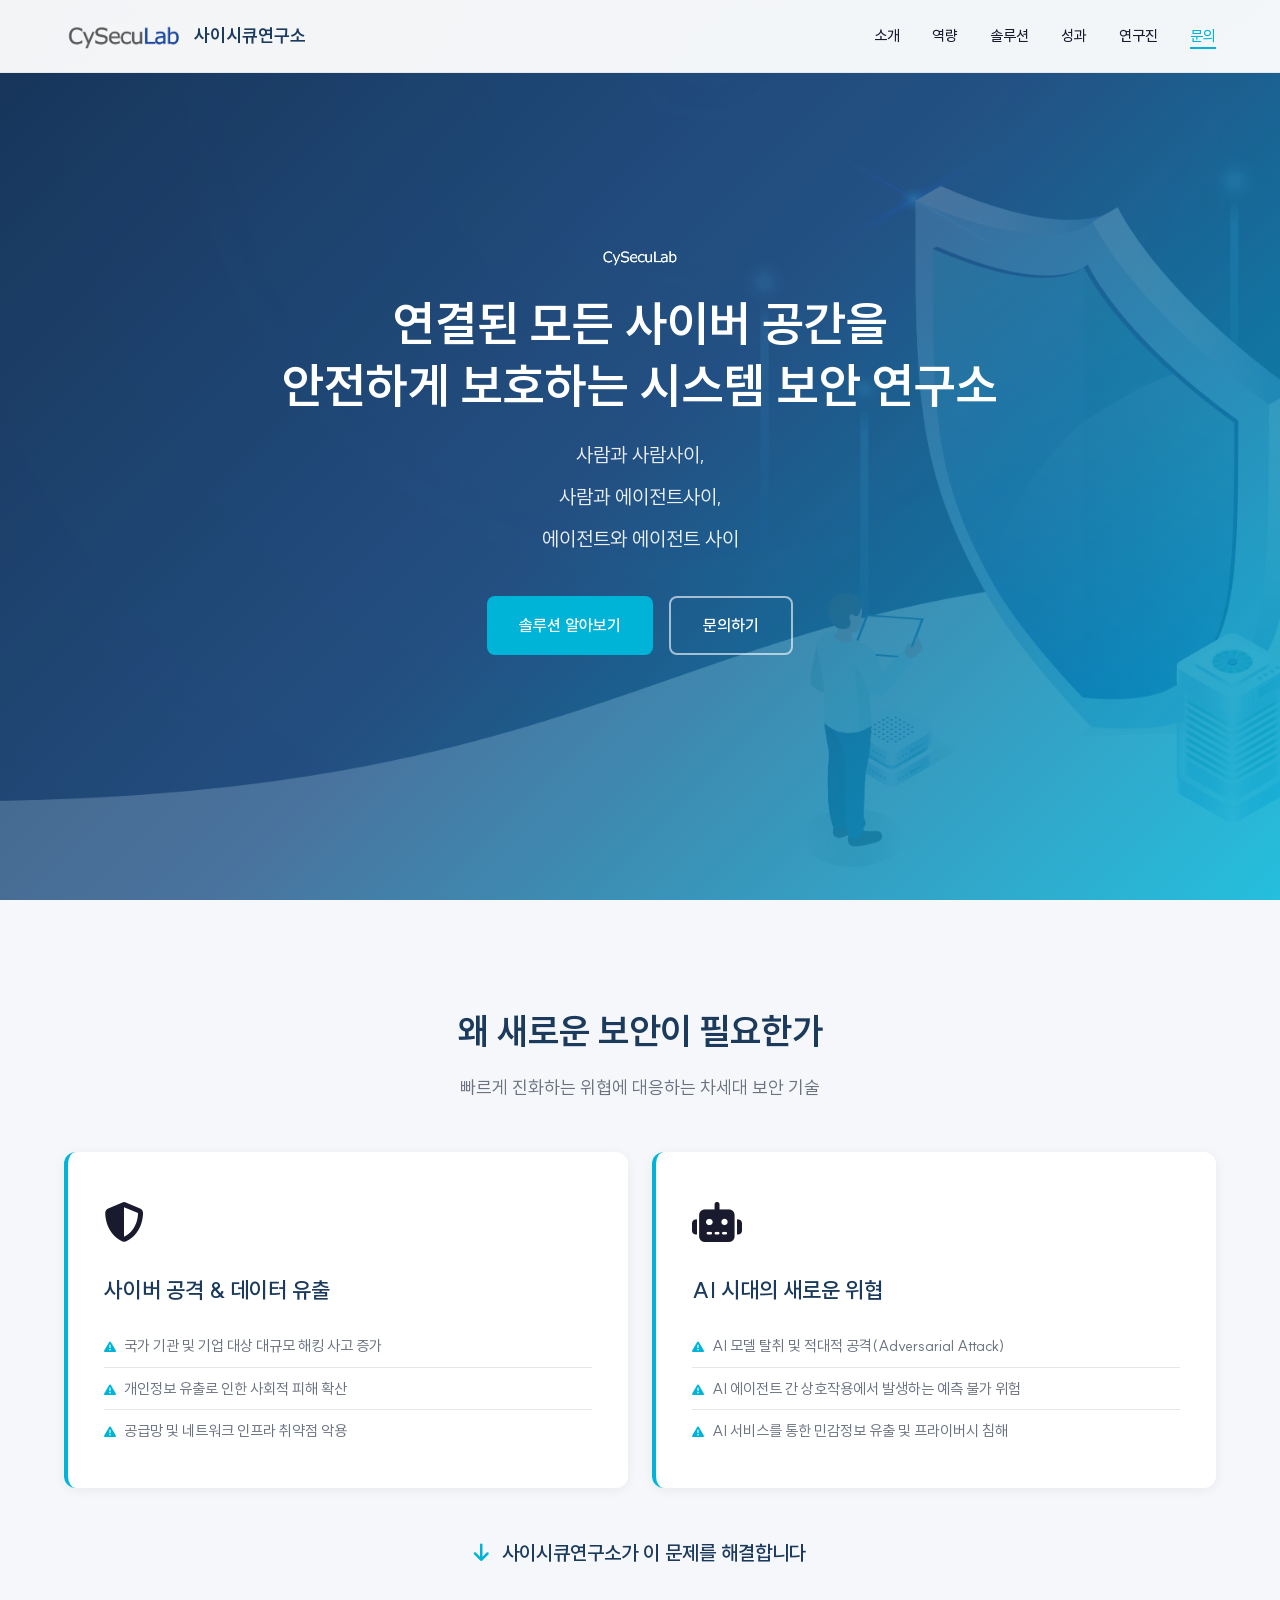
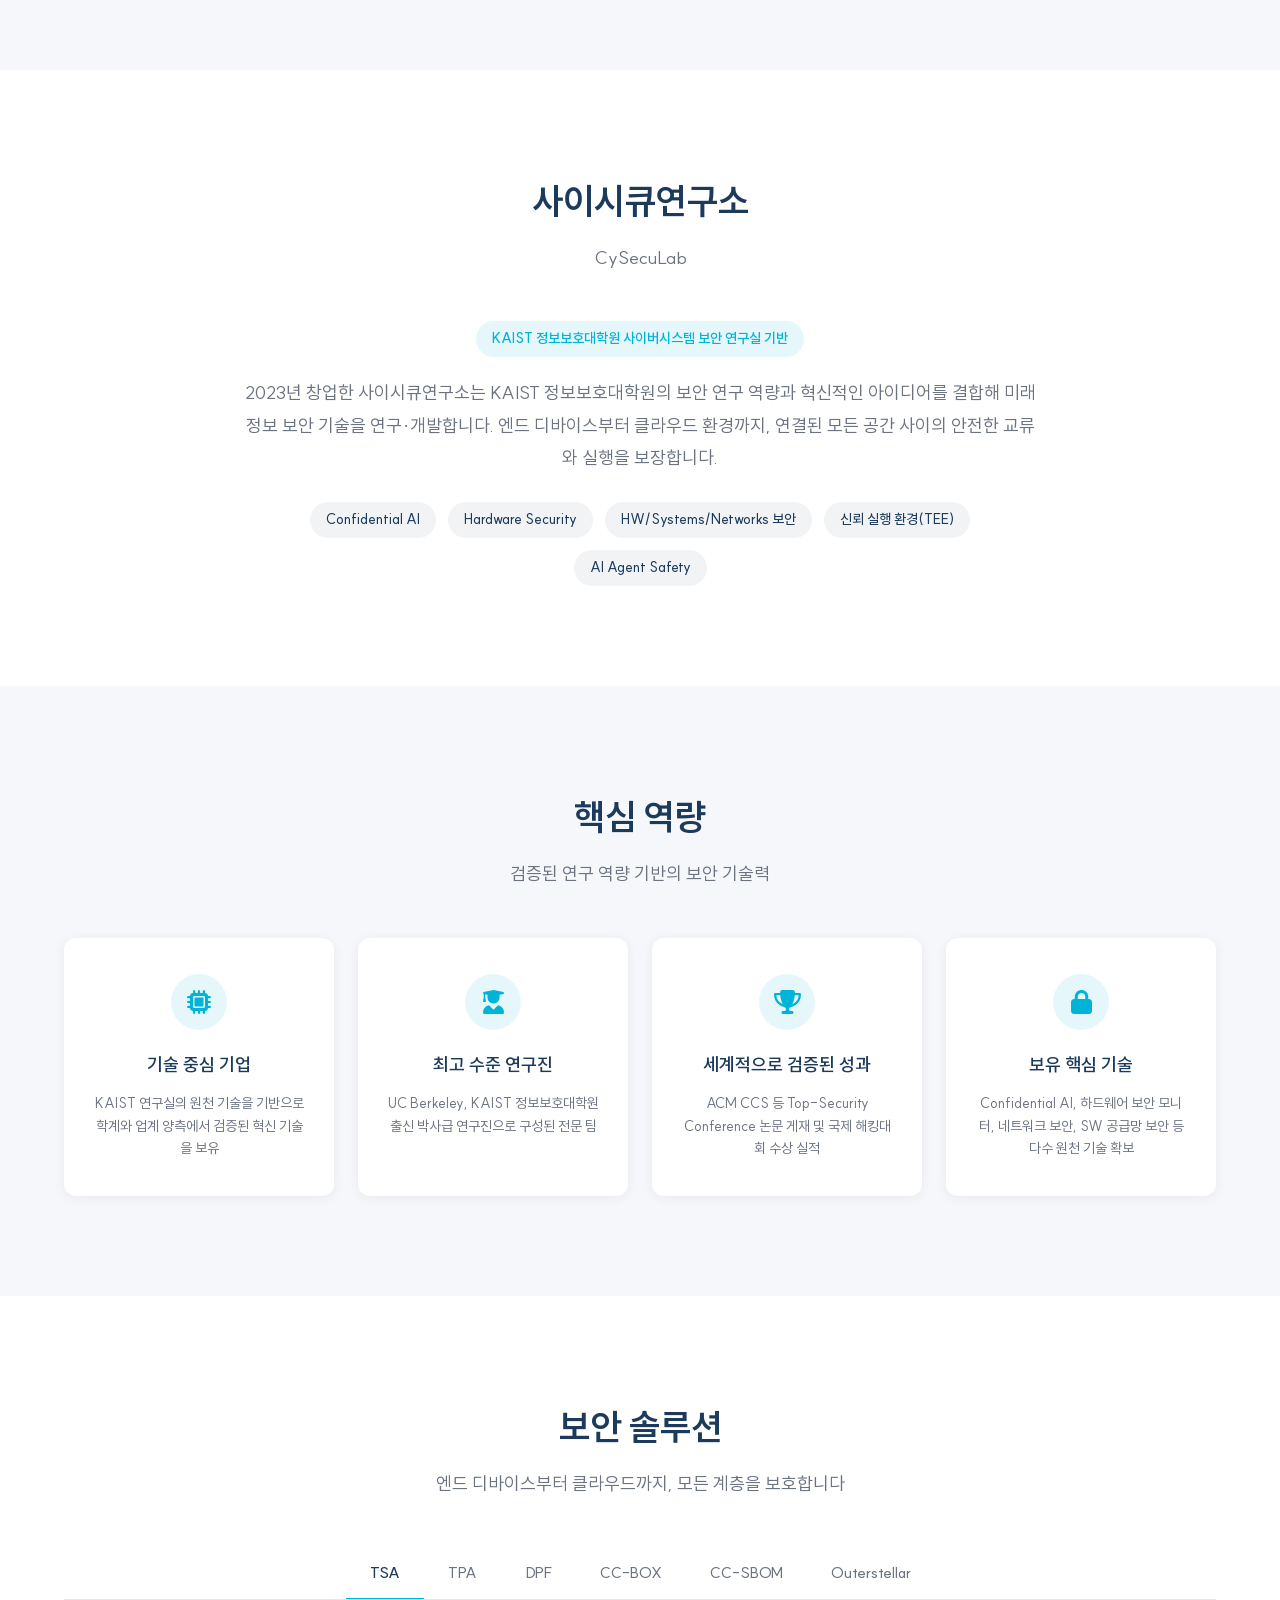
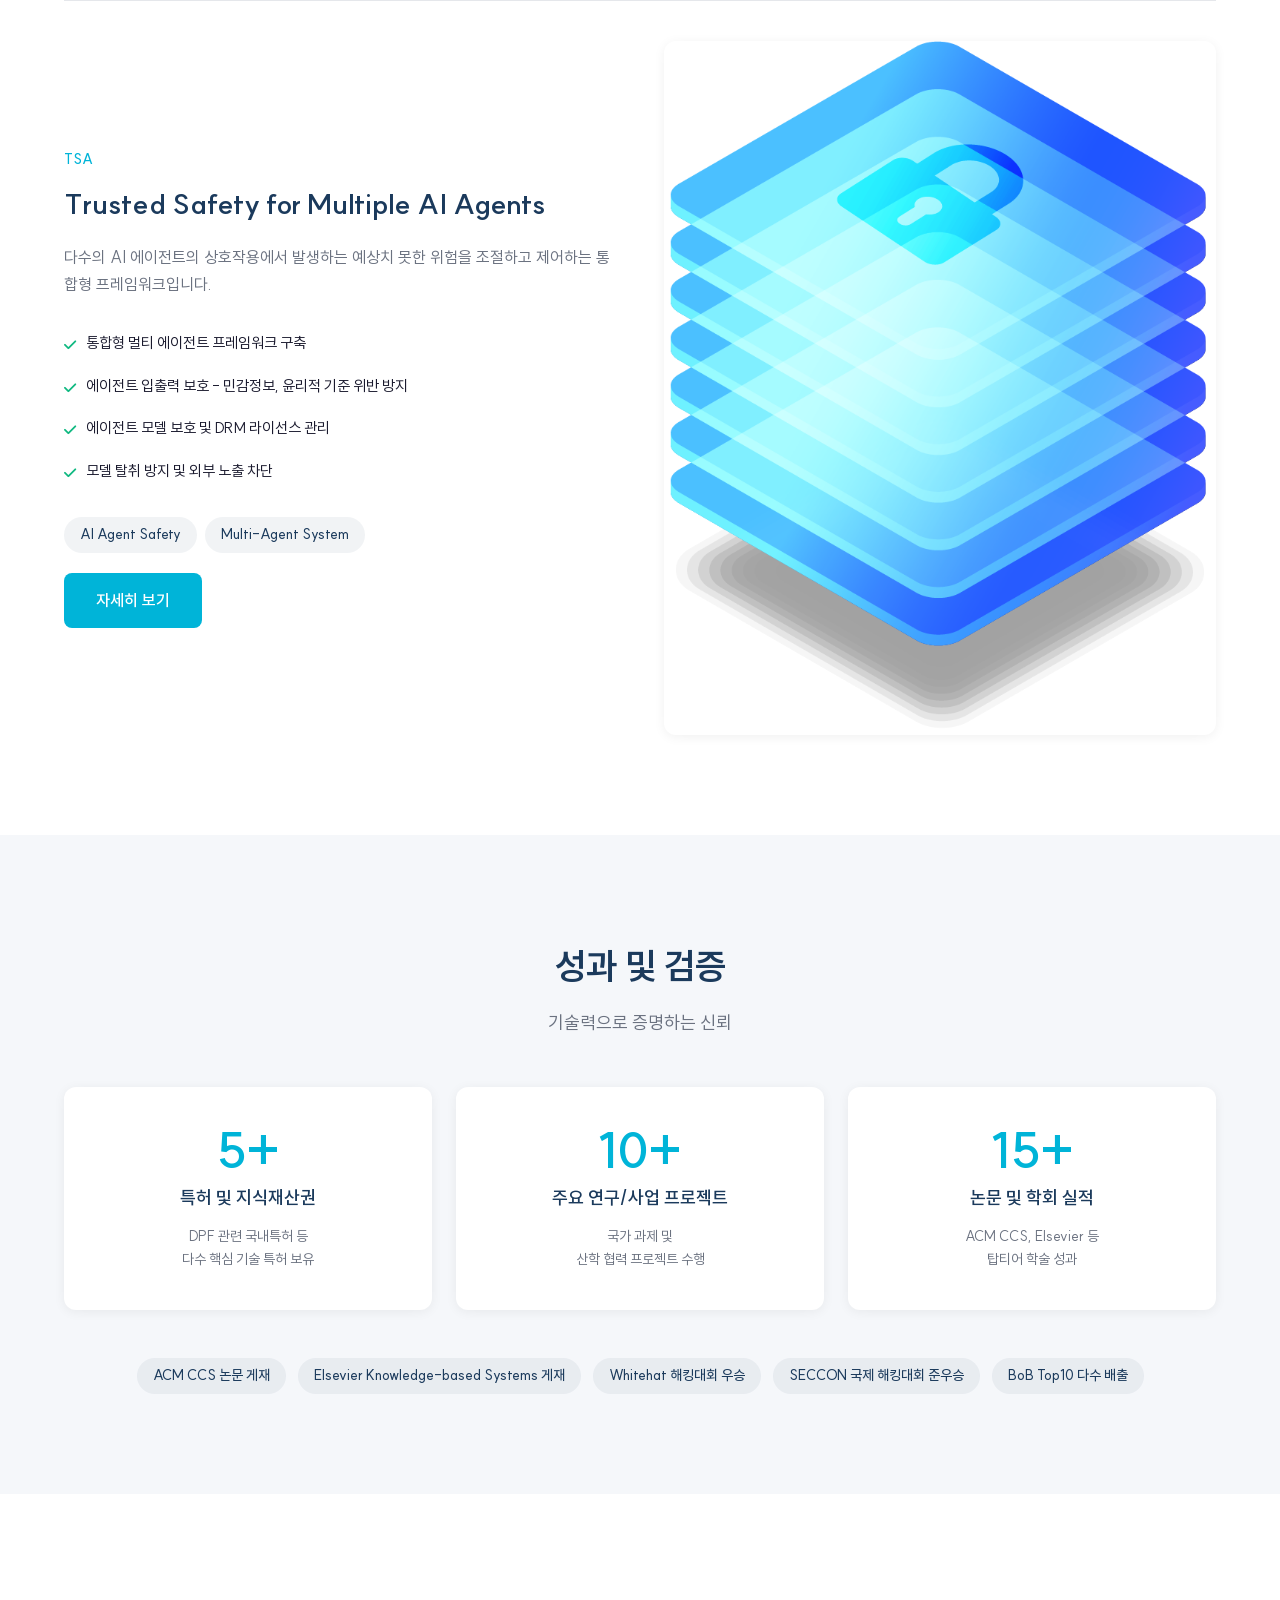
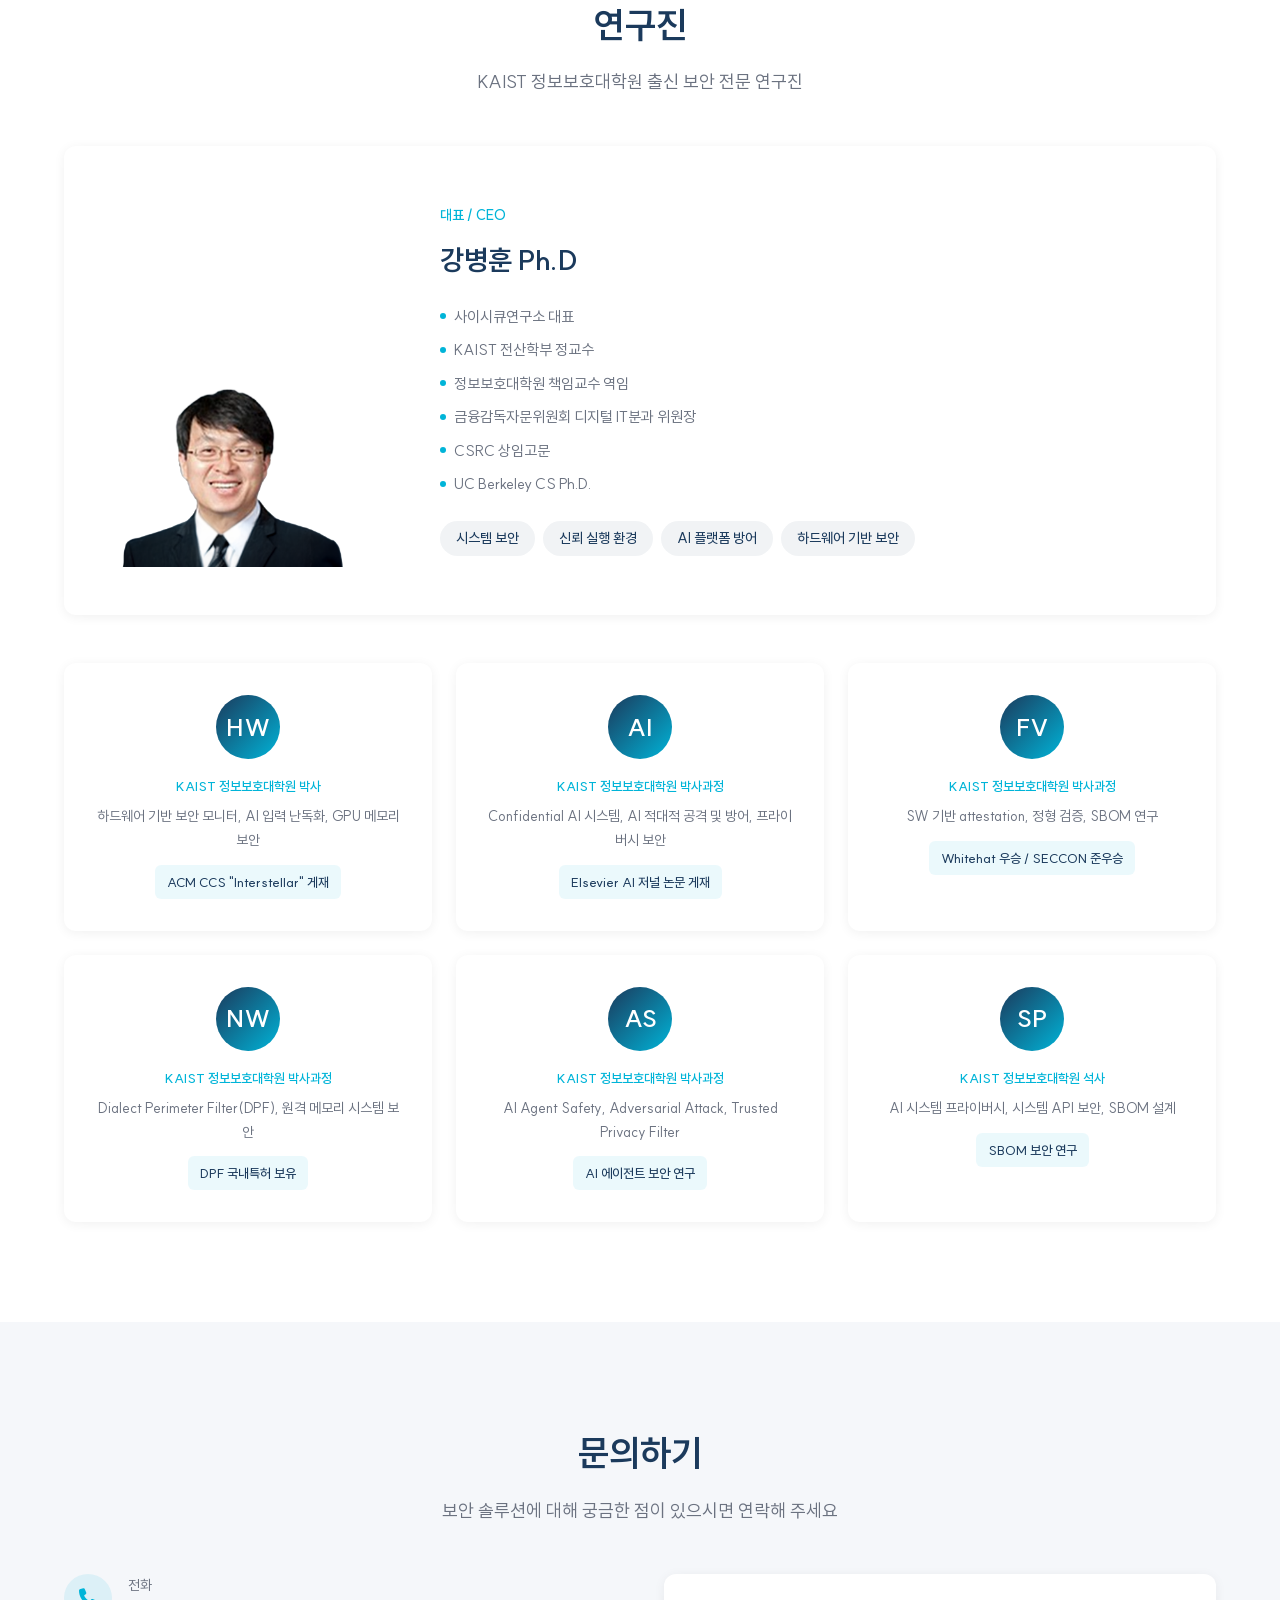
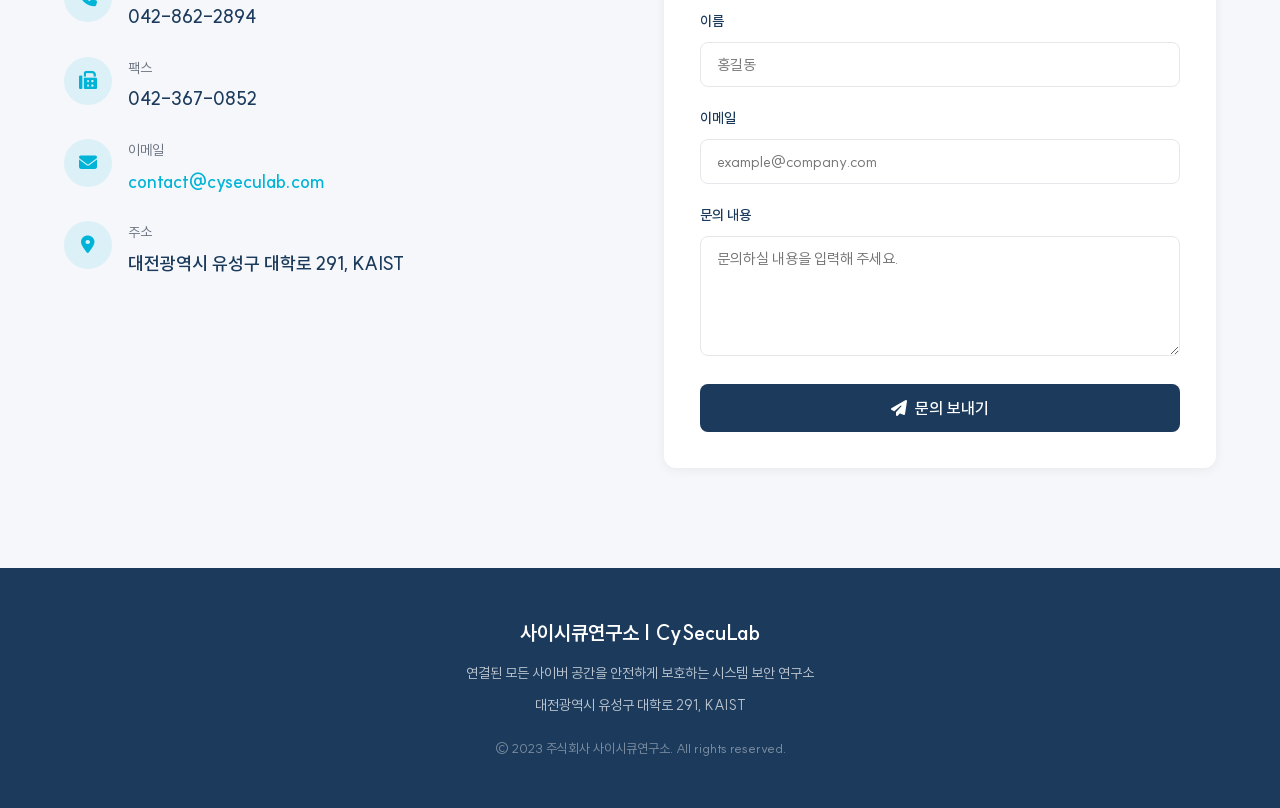
==== index.html @ 43a46d14 "fix: 네비게이션 솔루션 드롭다운 제거, 단순 링크로 복원 드롭다운이 레이아웃을 깨뜨려서 제거. 해시 링크(#sol-tsa 등)는 URL로 직접 접근 시 작동.  Co-Autho" ====
<!DOCTYPE html>
<html lang="ko">
<head>
  <meta charset="UTF-8">
  <meta name="viewport" content="width=device-width, initial-scale=1.0">
  <title>사이시큐연구소 | CySecuLab - 연결된 모든 사이버 공간을 안전하게</title>
  <meta name="description" content="KAIST 정보보호대학원 기반 시스템 보안 연구소. Confidential AI, Hardware Security, 네트워크 보안 솔루션을 제공합니다.">
  <link rel="stylesheet" href="https://cdnjs.cloudflare.com/ajax/libs/font-awesome/6.5.1/css/all.min.css">
  <link rel="stylesheet" href="style.css">
</head>
<body>

  <!-- ===== Navigation ===== -->
  <nav class="nav">
    <div class="nav__inner">
      <a href="#" class="nav__logo">
        <img src="assets/images/logo.png" alt="CySecuLab">
        <span class="nav__logo-text">사이시큐연구소</span>
      </a>
      <ul class="nav__links">
        <li><a href="#about">소개</a></li>
        <li><a href="#capabilities">역량</a></li>
        <li><a href="#solutions">솔루션</a></li>
        <li><a href="#achievements">성과</a></li>
        <li><a href="#team">연구진</a></li>
        <li><a href="#contact">문의</a></li>
      </ul>
      <button class="nav__mobile-toggle" aria-label="메뉴 열기">
        <span></span>
        <span></span>
        <span></span>
      </button>
    </div>
  </nav>

  <!-- ===== Hero ===== -->
  <section class="hero">
    <div class="hero__bg"></div>
    <div class="hero__content">
      <img src="assets/images/logo.png" alt="CySecuLab" class="hero__logo">
      <h1 class="hero__title">연결된 모든 사이버 공간을<br>안전하게 보호하는 시스템 보안 연구소</h1>
      <div class="hero__taglines">
        <p class="hero__tagline">사람과 사람사이,</p>
        <p class="hero__tagline">사람과 에이전트사이,</p>
        <p class="hero__tagline">에이전트와 에이전트 사이</p>
      </div>
      <div class="hero__cta">
        <a href="#solutions" class="btn btn--primary">솔루션 알아보기</a>
        <a href="#contact" class="btn btn--secondary">문의하기</a>
      </div>
    </div>
  </section>

  <!-- ===== Problem ===== -->
  <section class="section section--alt" id="problem">
    <div class="container">
      <div class="section__header fade-up">
        <h2 class="section__title">왜 새로운 보안이 필요한가</h2>
        <p class="section__subtitle">빠르게 진화하는 위협에 대응하는 차세대 보안 기술</p>
      </div>
      <div class="problem-grid fade-up">
        <div class="problem-card">
          <div class="problem-card__icon"><i class="fa-solid fa-shield-halved"></i></div>
          <h3 class="problem-card__title">사이버 공격 & 데이터 유출</h3>
          <ul class="problem-card__list">
            <li>국가 기관 및 기업 대상 대규모 해킹 사고 증가</li>
            <li>개인정보 유출로 인한 사회적 피해 확산</li>
            <li>공급망 및 네트워크 인프라 취약점 악용</li>
          </ul>
        </div>
        <div class="problem-card">
          <div class="problem-card__icon"><i class="fa-solid fa-robot"></i></div>
          <h3 class="problem-card__title">AI 시대의 새로운 위협</h3>
          <ul class="problem-card__list">
            <li>AI 모델 탈취 및 적대적 공격(Adversarial Attack)</li>
            <li>AI 에이전트 간 상호작용에서 발생하는 예측 불가 위험</li>
            <li>AI 서비스를 통한 민감정보 유출 및 프라이버시 침해</li>
          </ul>
        </div>
      </div>
      <p class="problem-transition fade-up">
        <i class="fa-solid fa-arrow-down" style="color: var(--accent); margin-right: 8px;"></i>
        사이시큐연구소가 이 문제를 해결합니다
      </p>
    </div>
  </section>

  <!-- ===== About ===== -->
  <section class="section" id="about">
    <div class="container">
      <div class="section__header fade-up">
        <h2 class="section__title">사이시큐연구소</h2>
        <p class="section__subtitle">CySecuLab</p>
      </div>
      <div class="about__content fade-up">
        <span class="about__label">KAIST 정보보호대학원 사이버시스템 보안 연구실 기반</span>
        <p class="about__text">
          2023년 창업한 사이시큐연구소는 KAIST 정보보호대학원의 보안 연구 역량과 혁신적인 아이디어를 결합해
          미래 정보 보안 기술을 연구·개발합니다. 엔드 디바이스부터 클라우드 환경까지,
          연결된 모든 공간 사이의 안전한 교류와 실행을 보장합니다.
        </p>
        <div class="about__badges">
          <span class="badge">Confidential AI</span>
          <span class="badge">Hardware Security</span>
          <span class="badge">HW/Systems/Networks 보안</span>
          <span class="badge">신뢰 실행 환경(TEE)</span>
          <span class="badge">AI Agent Safety</span>
        </div>
      </div>
    </div>
  </section>

  <!-- ===== Capabilities ===== -->
  <section class="section section--alt" id="capabilities">
    <div class="container">
      <div class="section__header fade-up">
        <h2 class="section__title">핵심 역량</h2>
        <p class="section__subtitle">검증된 연구 역량 기반의 보안 기술력</p>
      </div>
      <div class="cap-grid fade-up">
        <div class="cap-card">
          <div class="cap-card__icon"><i class="fa-solid fa-microchip"></i></div>
          <h3 class="cap-card__title">기술 중심 기업</h3>
          <p class="cap-card__desc">KAIST 연구실의 원천 기술을 기반으로 학계와 업계 양측에서 검증된 혁신 기술을 보유</p>
        </div>
        <div class="cap-card">
          <div class="cap-card__icon"><i class="fa-solid fa-user-graduate"></i></div>
          <h3 class="cap-card__title">최고 수준 연구진</h3>
          <p class="cap-card__desc">UC Berkeley, KAIST 정보보호대학원 출신 박사급 연구진으로 구성된 전문 팀</p>
        </div>
        <div class="cap-card">
          <div class="cap-card__icon"><i class="fa-solid fa-trophy"></i></div>
          <h3 class="cap-card__title">세계적으로 검증된 성과</h3>
          <p class="cap-card__desc">ACM CCS 등 Top-Security Conference 논문 게재 및 국제 해킹대회 수상 실적</p>
        </div>
        <div class="cap-card">
          <div class="cap-card__icon"><i class="fa-solid fa-lock"></i></div>
          <h3 class="cap-card__title">보유 핵심 기술</h3>
          <p class="cap-card__desc">Confidential AI, 하드웨어 보안 모니터, 네트워크 보안, SW 공급망 보안 등 다수 원천 기술 확보</p>
        </div>
      </div>
    </div>
  </section>

  <!-- ===== Solutions ===== -->
  <section class="section" id="solutions">
    <div class="container">
      <div class="section__header fade-up">
        <h2 class="section__title">보안 솔루션</h2>
        <p class="section__subtitle">엔드 디바이스부터 클라우드까지, 모든 계층을 보호합니다</p>
      </div>

      <!-- Desktop Tabs -->
      <div class="solutions__tabs fade-up">
        <button class="solutions__tab active" data-target="sol-tsa">TSA</button>
        <button class="solutions__tab" data-target="sol-tpa">TPA</button>
        <button class="solutions__tab" data-target="sol-dpf">DPF</button>
        <button class="solutions__tab" data-target="sol-ccbox">CC-BOX</button>
        <button class="solutions__tab" data-target="sol-ccsbom">CC-SBOM</button>
        <button class="solutions__tab" data-target="sol-outerstellar">Outerstellar</button>
      </div>

      <div class="solutions__panels">
        <!-- TSA -->
        <div class="solutions__panel active" id="sol-tsa">
          <div class="solution-detail">
            <div class="solution-detail__info">
              <p class="solution-detail__name">TSA</p>
              <h3 class="solution-detail__title">Trusted Safety for Multiple AI Agents</h3>
              <p class="solution-detail__desc">다수의 AI 에이전트의 상호작용에서 발생하는 예상치 못한 위험을 조절하고 제어하는 통합형 프레임워크입니다.</p>
              <ul class="solution-detail__features">
                <li>통합형 멀티 에이전트 프레임워크 구축</li>
                <li>에이전트 입출력 보호 - 민감정보, 윤리적 기준 위반 방지</li>
                <li>에이전트 모델 보호 및 DRM 라이선스 관리</li>
                <li>모델 탈취 방지 및 외부 노출 차단</li>
              </ul>
              <div class="solution-detail__tags">
                <span class="badge">AI Agent Safety</span>
                <span class="badge">Multi-Agent System</span>
              </div>
              <a href="solutions/tsa.html" class="btn btn--primary" style="margin-top: 20px;">자세히 보기</a>
            </div>
            <div class="solution-detail__image">
              <img src="assets/images/solution-tsa.png" alt="TSA 아키텍처">
            </div>
          </div>
        </div>

        <!-- TPA -->
        <div class="solutions__panel" id="sol-tpa">
          <div class="solution-detail">
            <div class="solution-detail__info">
              <p class="solution-detail__name">TPA</p>
              <h3 class="solution-detail__title">Trusted Privacy Filter Agent</h3>
              <p class="solution-detail__desc">AI 서비스 이용 시 사용자의 개인정보와 기밀정보를 가명화하여 안전하게 보호하는 프라이버시 필터 에이전트입니다.</p>
              <ul class="solution-detail__features">
                <li>개인 식별 정보(PII) 및 영업비밀 자동 탐지 및 가명화 처리</li>
                <li>AI 기반 맥락 분석으로 정보 의미를 유지한 채 가명화 수행</li>
                <li>웹 브라우저 확장 프로그램으로 다양한 AI 서비스에 대응</li>
                <li>Membership inference, model inversion 등 다양한 공격 방어</li>
              </ul>
              <div class="solution-detail__tags">
                <span class="badge">Privacy Protection</span>
                <span class="badge">PII Filtering</span>
              </div>
              <a href="solutions/tpa.html" class="btn btn--primary" style="margin-top: 20px;">자세히 보기</a>
            </div>
            <div class="solution-detail__image">
              <img src="assets/images/solution-tpa.png" alt="TPA 아키텍처">
            </div>
          </div>
        </div>

        <!-- DPF -->
        <div class="solutions__panel" id="sol-dpf">
          <div class="solution-detail">
            <div class="solution-detail__info">
              <p class="solution-detail__name">DPF</p>
              <h3 class="solution-detail__title">Dialect Perimeter Filter</h3>
              <p class="solution-detail__desc">고유한 Dialect 기반 통신 체계를 활용하여 네트워크 경계를 보호하는 차세대 보안 시스템입니다.</p>
              <ul class="solution-detail__features">
                <li>Dialect 기반 디바이스 인증 및 제로 트러스트 구현</li>
                <li>Dialect of Things - IoT 환경 네트워크 보안</li>
                <li>운영체제/커널 레벨 네트워킹 보안</li>
                <li>원격 메모리 시스템 보안 연구 기반</li>
              </ul>
              <div class="solution-detail__tags">
                <span class="badge">Network Security</span>
                <span class="badge">Zero Trust</span>
                <span class="badge">IoT Security</span>
              </div>
              <a href="solutions/dpf.html" class="btn btn--primary" style="margin-top: 20px;">자세히 보기</a>
            </div>
            <div class="solution-detail__image">
              <img src="assets/images/solution-dpf.png" alt="DPF 아키텍처">
            </div>
          </div>
        </div>

        <!-- CC-BOX -->
        <div class="solutions__panel" id="sol-ccbox">
          <div class="solution-detail">
            <div class="solution-detail__info">
              <p class="solution-detail__name">CC-BOX</p>
              <h3 class="solution-detail__title">Confidential Computing Platform</h3>
              <p class="solution-detail__desc">데이터 프라이버시 및 보안 규제 준수를 위한 기밀성 보장 보안 플랫폼입니다. 저장 데이터뿐만 아니라 연산 중인 데이터까지 안전하게 보호합니다.</p>
              <ul class="solution-detail__features">
                <li>연산 중 데이터 보호 - 실행 시에도 기밀성 보장</li>
                <li>금융/의료/기업 비밀 데이터의 규제 준수 지원</li>
                <li>지적 재산(IP)을 서비스 플랫폼 제공자로부터 보호</li>
                <li>간편한 적용으로 넓은 시스템 범위 지원</li>
              </ul>
              <div class="solution-detail__tags">
                <span class="badge">Confidential Computing</span>
                <span class="badge">Data Privacy</span>
                <span class="badge">Compliance</span>
              </div>
              <a href="solutions/ccbox.html" class="btn btn--primary" style="margin-top: 20px;">자세히 보기</a>
            </div>
            <div class="solution-detail__image">
              <img src="assets/images/solution-ccbox-1.png" alt="CC-BOX 아키텍처">
            </div>
          </div>
        </div>

        <!-- CC-SBOM -->
        <div class="solutions__panel" id="sol-ccsbom">
          <div class="solution-detail">
            <div class="solution-detail__info">
              <p class="solution-detail__name">CC-SBOM</p>
              <h3 class="solution-detail__title">Confidential Computing SBOM</h3>
              <p class="solution-detail__desc">CC-BOX 안전 실행 환경과 연계하여 소프트웨어 구성 명세서(SBOM) 생성을 지원하는 보안 솔루션입니다.</p>
              <ul class="solution-detail__features">
                <li>사용자 기밀정보(소스코드 등) 유출 방지</li>
                <li>실시간 취약점 관리 서비스 제공</li>
                <li>클라우드 및 서버 소유자로부터 소프트웨어 자산과 IP 보호</li>
                <li>의료, 금융, OEM, 산업 제어 시스템 등 규제 분야에 특화</li>
              </ul>
              <div class="solution-detail__tags">
                <span class="badge">SBOM</span>
                <span class="badge">Supply Chain Security</span>
                <span class="badge">Vulnerability Management</span>
              </div>
              <a href="solutions/ccsbom.html" class="btn btn--primary" style="margin-top: 20px;">자세히 보기</a>
            </div>
            <div class="solution-detail__image">
              <img src="assets/images/solution-ccsbom.png" alt="CC-SBOM 아키텍처">
            </div>
          </div>
        </div>

        <!-- Outerstellar -->
        <div class="solutions__panel" id="sol-outerstellar">
          <div class="solution-detail">
            <div class="solution-detail__info">
              <p class="solution-detail__name">Outerstellar</p>
              <h3 class="solution-detail__title">Hardware-based Instruction-flow Safety Monitor</h3>
              <p class="solution-detail__desc">하드웨어 기반으로 시스템의 명령어 흐름을 모니터링하여 무결성을 보장하는 보안 솔루션입니다. ACM CCS에 게재된 Interstellar 연구를 기반으로 합니다.</p>
              <ul class="solution-detail__features">
                <li>하드웨어 수준의 명령어 흐름 모니터링</li>
                <li>OS 커널 무결성 실시간 검증</li>
                <li>소프트웨어 조작이 불가능한 하드웨어 기반 보안</li>
                <li>Top-Security Conference(ACM CCS) 검증 기술</li>
              </ul>
              <div class="solution-detail__tags">
                <span class="badge">Hardware Security</span>
                <span class="badge">Integrity Monitor</span>
              </div>
              <a href="solutions/outerstellar.html" class="btn btn--primary" style="margin-top: 20px;">자세히 보기</a>
            </div>
            <div class="solution-detail__image">
              <img src="assets/images/solution-outerstellar.png" alt="Outerstellar 아키텍처">
            </div>
          </div>
        </div>
      </div>

      <!-- Mobile Accordion -->
      <div class="solutions__accordion">
        <div class="accordion-item">
          <button class="accordion-trigger">
            <span>TSA - Trusted Safety for Multiple AI Agents</span>
            <i class="fa-solid fa-chevron-down accordion-trigger__icon"></i>
          </button>
          <div class="accordion-content">
            <div class="accordion-content__inner">
              <p class="solution-detail__desc">다수의 AI 에이전트의 상호작용에서 발생하는 예상치 못한 위험을 조절하고 제어하는 통합형 프레임워크입니다.</p>
              <ul class="solution-detail__features">
                <li>통합형 멀티 에이전트 프레임워크 구축</li>
                <li>에이전트 입출력 보호</li>
                <li>에이전트 모델 보호 및 DRM 라이선스 관리</li>
              </ul>
            </div>
          </div>
        </div>
        <div class="accordion-item">
          <button class="accordion-trigger">
            <span>TPA - Trusted Privacy Filter Agent</span>
            <i class="fa-solid fa-chevron-down accordion-trigger__icon"></i>
          </button>
          <div class="accordion-content">
            <div class="accordion-content__inner">
              <p class="solution-detail__desc">AI 서비스 이용 시 사용자의 개인정보와 기밀정보를 가명화하여 안전하게 보호하는 프라이버시 필터 에이전트입니다.</p>
              <ul class="solution-detail__features">
                <li>PII 및 영업비밀 자동 탐지 및 가명화</li>
                <li>AI 기반 맥락 분석 가명화</li>
                <li>웹 브라우저 확장 프로그램 형태</li>
              </ul>
            </div>
          </div>
        </div>
        <div class="accordion-item">
          <button class="accordion-trigger">
            <span>DPF - Dialect Perimeter Filter</span>
            <i class="fa-solid fa-chevron-down accordion-trigger__icon"></i>
          </button>
          <div class="accordion-content">
            <div class="accordion-content__inner">
              <p class="solution-detail__desc">Dialect 기반 통신 체계를 활용한 차세대 네트워크 보안 시스템입니다.</p>
              <ul class="solution-detail__features">
                <li>Dialect 기반 제로 트러스트 구현</li>
                <li>IoT 환경 네트워크 보안</li>
                <li>커널 레벨 네트워킹 보안</li>
              </ul>
            </div>
          </div>
        </div>
        <div class="accordion-item">
          <button class="accordion-trigger">
            <span>CC-BOX - Confidential Computing Platform</span>
            <i class="fa-solid fa-chevron-down accordion-trigger__icon"></i>
          </button>
          <div class="accordion-content">
            <div class="accordion-content__inner">
              <p class="solution-detail__desc">연산 중인 데이터까지 안전하게 보호하는 기밀성 보장 보안 플랫폼입니다.</p>
              <ul class="solution-detail__features">
                <li>연산 중 데이터 보호</li>
                <li>금융/의료 규제 준수</li>
                <li>지적 재산(IP) 보호</li>
              </ul>
            </div>
          </div>
        </div>
        <div class="accordion-item">
          <button class="accordion-trigger">
            <span>CC-SBOM - Confidential Computing SBOM</span>
            <i class="fa-solid fa-chevron-down accordion-trigger__icon"></i>
          </button>
          <div class="accordion-content">
            <div class="accordion-content__inner">
              <p class="solution-detail__desc">CC-BOX와 연계하여 SBOM 생성을 지원하는 보안 솔루션입니다.</p>
              <ul class="solution-detail__features">
                <li>기밀정보 유출 방지</li>
                <li>실시간 취약점 관리</li>
                <li>규제 분야 특화</li>
              </ul>
            </div>
          </div>
        </div>
        <div class="accordion-item">
          <button class="accordion-trigger">
            <span>Outerstellar - HW Safety Monitor</span>
            <i class="fa-solid fa-chevron-down accordion-trigger__icon"></i>
          </button>
          <div class="accordion-content">
            <div class="accordion-content__inner">
              <p class="solution-detail__desc">하드웨어 기반 명령어 흐름 모니터링으로 시스템 무결성을 보장합니다.</p>
              <ul class="solution-detail__features">
                <li>하드웨어 수준 명령어 흐름 모니터링</li>
                <li>OS 커널 무결성 검증</li>
                <li>ACM CCS 검증 기술 기반</li>
              </ul>
            </div>
          </div>
        </div>
      </div>

    </div>
  </section>

  <!-- ===== Achievements ===== -->
  <section class="section section--alt" id="achievements">
    <div class="container">
      <div class="section__header fade-up">
        <h2 class="section__title">성과 및 검증</h2>
        <p class="section__subtitle">기술력으로 증명하는 신뢰</p>
      </div>
      <div class="achievements__stats fade-up">
        <div class="stat-card">
          <div class="stat-card__number">5+</div>
          <div class="stat-card__label">특허 및 지식재산권</div>
          <p class="stat-card__detail">DPF 관련 국내특허 등<br>다수 핵심 기술 특허 보유</p>
        </div>
        <div class="stat-card">
          <div class="stat-card__number">10+</div>
          <div class="stat-card__label">주요 연구/사업 프로젝트</div>
          <p class="stat-card__detail">국가 과제 및<br>산학 협력 프로젝트 수행</p>
        </div>
        <div class="stat-card">
          <div class="stat-card__number">15+</div>
          <div class="stat-card__label">논문 및 학회 실적</div>
          <p class="stat-card__detail">ACM CCS, Elsevier 등<br>탑티어 학술 성과</p>
        </div>
      </div>
      <div style="text-align: center;" class="fade-up">
        <div class="about__badges">
          <span class="badge">ACM CCS 논문 게재</span>
          <span class="badge">Elsevier Knowledge-based Systems 게재</span>
          <span class="badge">Whitehat 해킹대회 우승</span>
          <span class="badge">SECCON 국제 해킹대회 준우승</span>
          <span class="badge">BoB Top10 다수 배출</span>
        </div>
      </div>
    </div>
  </section>

  <!-- ===== Team ===== -->
  <section class="section" id="team">
    <div class="container">
      <div class="section__header fade-up">
        <h2 class="section__title">연구진</h2>
        <p class="section__subtitle">KAIST 정보보호대학원 출신 보안 전문 연구진</p>
      </div>

      <!-- CEO -->
      <div class="team__ceo fade-up">
        <img src="assets/images/ceo-photo.png" alt="강병훈 교수" class="team__ceo-photo">
        <div>
          <p class="team__ceo-label">대표 / CEO</p>
          <h3 class="team__ceo-name">강병훈 Ph.D</h3>
          <ul class="team__ceo-credentials">
            <li>사이시큐연구소 대표</li>
            <li>KAIST 전산학부 정교수</li>
            <li>정보보호대학원 책임교수 역임</li>
            <li>금융감독자문위원회 디지털 IT분과 위원장</li>
            <li>CSRC 상임고문</li>
            <li>UC Berkeley CS Ph.D.</li>
          </ul>
          <div class="team__ceo-fields">
            <span class="badge">시스템 보안</span>
            <span class="badge">신뢰 실행 환경</span>
            <span class="badge">AI 플랫폼 방어</span>
            <span class="badge">하드웨어 기반 보안</span>
          </div>
        </div>
      </div>

      <!-- Researchers -->
      <div class="team__grid fade-up">
        <div class="team-card">
          <div class="team-card__avatar">HW</div>
          <p class="team-card__degree">KAIST 정보보호대학원 박사</p>
          <p class="team-card__field">하드웨어 기반 보안 모니터, AI 입력 난독화, GPU 메모리 보안</p>
          <span class="team-card__highlight">ACM CCS "Interstellar" 게재</span>
        </div>
        <div class="team-card">
          <div class="team-card__avatar">AI</div>
          <p class="team-card__degree">KAIST 정보보호대학원 박사과정</p>
          <p class="team-card__field">Confidential AI 시스템, AI 적대적 공격 및 방어, 프라이버시 보안</p>
          <span class="team-card__highlight">Elsevier AI 저널 논문 게재</span>
        </div>
        <div class="team-card">
          <div class="team-card__avatar">FV</div>
          <p class="team-card__degree">KAIST 정보보호대학원 박사과정</p>
          <p class="team-card__field">SW 기반 attestation, 정형 검증, SBOM 연구</p>
          <span class="team-card__highlight">Whitehat 우승 / SECCON 준우승</span>
        </div>
        <div class="team-card">
          <div class="team-card__avatar">NW</div>
          <p class="team-card__degree">KAIST 정보보호대학원 박사과정</p>
          <p class="team-card__field">Dialect Perimeter Filter(DPF), 원격 메모리 시스템 보안</p>
          <span class="team-card__highlight">DPF 국내특허 보유</span>
        </div>
        <div class="team-card">
          <div class="team-card__avatar">AS</div>
          <p class="team-card__degree">KAIST 정보보호대학원 박사과정</p>
          <p class="team-card__field">AI Agent Safety, Adversarial Attack, Trusted Privacy Filter</p>
          <span class="team-card__highlight">AI 에이전트 보안 연구</span>
        </div>
        <div class="team-card">
          <div class="team-card__avatar">SP</div>
          <p class="team-card__degree">KAIST 정보보호대학원 석사</p>
          <p class="team-card__field">AI 시스템 프라이버시, 시스템 API 보안, SBOM 설계</p>
          <span class="team-card__highlight">SBOM 보안 연구</span>
        </div>
      </div>
    </div>
  </section>

  <!-- ===== Contact ===== -->
  <section class="section section--alt" id="contact">
    <div class="container">
      <div class="section__header fade-up">
        <h2 class="section__title">문의하기</h2>
        <p class="section__subtitle">보안 솔루션에 대해 궁금한 점이 있으시면 연락해 주세요</p>
      </div>
      <div class="contact-grid fade-up">
        <div class="contact-info">
          <div class="contact-info__item">
            <div class="contact-info__icon"><i class="fa-solid fa-phone"></i></div>
            <div>
              <p class="contact-info__label">전화</p>
              <p class="contact-info__value">042-862-2894</p>
            </div>
          </div>
          <div class="contact-info__item">
            <div class="contact-info__icon"><i class="fa-solid fa-fax"></i></div>
            <div>
              <p class="contact-info__label">팩스</p>
              <p class="contact-info__value">042-367-0852</p>
            </div>
          </div>
          <div class="contact-info__item">
            <div class="contact-info__icon"><i class="fa-solid fa-envelope"></i></div>
            <div>
              <p class="contact-info__label">이메일</p>
              <p class="contact-info__value"><a href="mailto:contact@cyseculab.com">contact@cyseculab.com</a></p>
            </div>
          </div>
          <div class="contact-info__item">
            <div class="contact-info__icon"><i class="fa-solid fa-location-dot"></i></div>
            <div>
              <p class="contact-info__label">주소</p>
              <p class="contact-info__value">대전광역시 유성구 대학로 291, KAIST</p>
            </div>
          </div>
        </div>
        <form class="contact-form" id="contactForm">
          <div class="form-group">
            <label for="name">이름</label>
            <input type="text" id="name" name="name" placeholder="홍길동" required>
          </div>
          <div class="form-group">
            <label for="email">이메일</label>
            <input type="email" id="email" name="email" placeholder="example@company.com" required>
          </div>
          <div class="form-group">
            <label for="message">문의 내용</label>
            <textarea id="message" name="message" placeholder="문의하실 내용을 입력해 주세요." required></textarea>
          </div>
          <button type="submit" class="btn btn--dark" style="width: 100%;">
            <i class="fa-solid fa-paper-plane" style="margin-right: 8px;"></i>문의 보내기
          </button>
        </form>
      </div>
    </div>
  </section>

  <!-- ===== Footer ===== -->
  <footer class="footer">
    <div class="container">
      <p class="footer__logo">사이시큐연구소 | CySecuLab</p>
      <p class="footer__text">연결된 모든 사이버 공간을 안전하게 보호하는 시스템 보안 연구소</p>
      <p class="footer__text">대전광역시 유성구 대학로 291, KAIST</p>
      <p class="footer__copyright">&copy; 2023 주식회사 사이시큐연구소. All rights reserved.</p>
    </div>
  </footer>

  <script src="script.js"></script>
</body>
</html>
---- style.css ----
/* ============================================
   CySecuLab Homepage - style.css
   Clean & Professional Design
   ============================================ */

/* --- CSS Variables --- */
:root {
  --primary: #1B3A5C;
  --primary-light: #2A5A8C;
  --accent: #00B4D8;
  --accent-hover: #0096B7;
  --bg: #FFFFFF;
  --bg-alt: #F5F7FA;
  --text: #1A1A2E;
  --text-secondary: #6B7280;
  --border: #E5E7EB;
  --success: #10B981;
  --shadow: 0 2px 12px rgba(0,0,0,0.06);
  --shadow-hover: 0 4px 20px rgba(0,0,0,0.10);
  --radius: 12px;
  --radius-sm: 8px;
  --container: 1200px;
  --section-gap: 100px;
  --block-gap: 48px;
  --card-gap: 24px;
  --transition: 0.3s ease;
}

/* --- Font --- */
@font-face {
  font-family: 'SUIT';
  src: url('assets/fonts/SUIT-Regular.ttf') format('truetype');
  font-weight: 400;
  font-style: normal;
  font-display: swap;
}
@font-face {
  font-family: 'SUIT';
  src: url('assets/fonts/SUIT-Medium.ttf') format('truetype');
  font-weight: 500;
  font-style: normal;
  font-display: swap;
}
@font-face {
  font-family: 'SUIT';
  src: url('assets/fonts/SUIT-SemiBold.ttf') format('truetype');
  font-weight: 600;
  font-style: normal;
  font-display: swap;
}
@font-face {
  font-family: 'SUIT';
  src: url('assets/fonts/SUIT-Bold.ttf') format('truetype');
  font-weight: 700;
  font-style: normal;
  font-display: swap;
}

/* --- Reset --- */
*, *::before, *::after {
  margin: 0;
  padding: 0;
  box-sizing: border-box;
}

html {
  scroll-behavior: smooth;
  scroll-padding-top: 80px;
}

body {
  font-family: 'SUIT', -apple-system, BlinkMacSystemFont, 'Segoe UI', sans-serif;
  font-size: 16px;
  font-weight: 400;
  line-height: 1.7;
  color: var(--text);
  background: var(--bg);
  -webkit-font-smoothing: antialiased;
}

img {
  max-width: 100%;
  height: auto;
  display: block;
}

a {
  color: var(--accent);
  text-decoration: none;
  transition: color var(--transition);
}
a:hover {
  color: var(--accent-hover);
}

/* --- Container --- */
.container {
  max-width: var(--container);
  margin: 0 auto;
  padding: 0 24px;
}

/* --- Section --- */
.section {
  padding: var(--section-gap) 0;
}
.section--alt {
  background: var(--bg-alt);
}

.section__header {
  text-align: center;
  margin-bottom: var(--block-gap);
}

.section__title {
  font-size: 36px;
  font-weight: 700;
  color: var(--primary);
  margin-bottom: 12px;
}

.section__subtitle {
  font-size: 18px;
  color: var(--text-secondary);
  font-weight: 400;
}

/* --- Navigation --- */
.nav {
  position: fixed;
  top: 0;
  left: 0;
  right: 0;
  z-index: 1000;
  background: rgba(255,255,255,0.95);
  backdrop-filter: blur(10px);
  border-bottom: 1px solid var(--border);
  transition: box-shadow var(--transition);
}
.nav--scrolled {
  box-shadow: 0 2px 20px rgba(0,0,0,0.08);
}

.nav__inner {
  max-width: var(--container);
  margin: 0 auto;
  padding: 0 24px;
  display: flex;
  align-items: center;
  justify-content: space-between;
  height: 72px;
}

.nav__logo {
  display: flex;
  align-items: center;
  gap: 10px;
}
.nav__logo img {
  height: 36px;
  width: auto;
}
.nav__logo-text {
  font-size: 18px;
  font-weight: 700;
  color: var(--primary);
}

.nav__links {
  display: flex;
  align-items: center;
  gap: 32px;
  list-style: none;
}

.nav__links a {
  font-size: 15px;
  font-weight: 500;
  color: var(--text);
  transition: color var(--transition);
  position: relative;
}
.nav__links a:hover,
.nav__links a.active {
  color: var(--accent);
}
.nav__links a::after {
  content: '';
  position: absolute;
  bottom: -4px;
  left: 0;
  width: 0;
  height: 2px;
  background: var(--accent);
  transition: width var(--transition);
}
.nav__links a:hover::after,
.nav__links a.active::after {
  width: 100%;
}

/* Nav Dropdown */
.nav__dropdown {
  position: relative;
}
.nav__dropdown-menu {
  display: none;
  position: absolute;
  top: 100%;
  left: 50%;
  transform: translateX(-50%);
  background: var(--bg);
  border: 1px solid var(--border);
  border-radius: var(--radius-sm);
  box-shadow: var(--shadow-hover);
  padding: 8px 0;
  min-width: 160px;
  list-style: none;
  z-index: 1001;
}
.nav__dropdown:hover .nav__dropdown-menu {
  display: block;
}
.nav__dropdown-menu li {
  padding: 0;
}
.nav__dropdown-menu a {
  display: block;
  padding: 8px 20px;
  font-size: 14px;
  font-weight: 500;
  color: var(--text) !important;
  white-space: nowrap;
}
.nav__dropdown-menu a:hover {
  background: var(--bg-alt);
  color: var(--accent) !important;
}
.nav__dropdown-menu a::after {
  display: none;
}

.nav__mobile-toggle {
  display: none;
  background: none;
  border: none;
  cursor: pointer;
  padding: 8px;
}
.nav__mobile-toggle span {
  display: block;
  width: 24px;
  height: 2px;
  background: var(--text);
  margin: 5px 0;
  transition: var(--transition);
}

/* --- Hero --- */
.hero {
  position: relative;
  min-height: 100vh;
  display: flex;
  align-items: center;
  justify-content: center;
  text-align: center;
  overflow: hidden;
  background: linear-gradient(135deg, #1B3A5C 0%, #2A5A8C 50%, #00B4D8 100%);
  color: #fff;
}
.hero__bg {
  position: absolute;
  inset: 0;
  background: url('assets/images/hero-bg.jpg') center/cover no-repeat;
  opacity: 0.15;
}
.hero__content {
  position: relative;
  z-index: 1;
  max-width: 800px;
  padding: 0 24px;
}
.hero__logo {
  width: 80px;
  margin: 0 auto 24px;
  filter: brightness(10);
}
.hero__title {
  font-size: 48px;
  font-weight: 700;
  line-height: 1.3;
  margin-bottom: 20px;
}
.hero__tagline {
  font-size: 20px;
  font-weight: 400;
  opacity: 0.9;
  margin-bottom: 8px;
}
.hero__taglines {
  margin-bottom: 40px;
}
.hero__cta {
  display: flex;
  gap: 16px;
  justify-content: center;
  flex-wrap: wrap;
}

/* --- Buttons --- */
.btn {
  display: inline-flex;
  align-items: center;
  justify-content: center;
  padding: 14px 32px;
  font-family: inherit;
  font-size: 16px;
  font-weight: 600;
  border-radius: var(--radius-sm);
  cursor: pointer;
  transition: all var(--transition);
  border: none;
}
.btn--primary {
  background: var(--accent);
  color: #fff;
}
.btn--primary:hover {
  background: var(--accent-hover);
  transform: translateY(-2px);
  box-shadow: 0 4px 12px rgba(0,180,216,0.3);
  color: #fff;
}
.btn--secondary {
  background: transparent;
  color: #fff;
  border: 2px solid rgba(255,255,255,0.6);
}
.btn--secondary:hover {
  background: rgba(255,255,255,0.15);
  border-color: #fff;
  color: #fff;
}
.btn--dark {
  background: var(--primary);
  color: #fff;
}
.btn--dark:hover {
  background: var(--primary-light);
  color: #fff;
}

/* --- Problem Section --- */
.problem-grid {
  display: grid;
  grid-template-columns: 1fr 1fr;
  gap: var(--card-gap);
}

.problem-card {
  background: var(--bg);
  border-radius: var(--radius);
  padding: 36px;
  box-shadow: var(--shadow);
  border-left: 4px solid var(--accent);
}
.problem-card__icon {
  font-size: 40px;
  margin-bottom: 16px;
}
.problem-card__title {
  font-size: 22px;
  font-weight: 600;
  color: var(--primary);
  margin-bottom: 16px;
}
.problem-card__list {
  list-style: none;
}
.problem-card__list li {
  padding: 8px 0;
  border-bottom: 1px solid var(--border);
  font-size: 15px;
  color: var(--text-secondary);
  display: flex;
  align-items: flex-start;
  gap: 8px;
}
.problem-card__list li:last-child {
  border-bottom: none;
}
.problem-card__list li::before {
  content: '\f071';
  font-family: 'Font Awesome 6 Free';
  font-weight: 900;
  font-size: 12px;
  color: var(--accent);
  margin-top: 4px;
  flex-shrink: 0;
}

.problem-transition {
  text-align: center;
  margin-top: var(--block-gap);
  font-size: 20px;
  font-weight: 600;
  color: var(--primary);
}

/* --- About Section --- */
.about__content {
  text-align: center;
  max-width: 800px;
  margin: 0 auto;
}
.about__label {
  display: inline-block;
  background: rgba(0,180,216,0.1);
  color: var(--accent);
  font-size: 14px;
  font-weight: 600;
  padding: 6px 16px;
  border-radius: 20px;
  margin-bottom: 20px;
}
.about__text {
  font-size: 18px;
  color: var(--text-secondary);
  line-height: 1.8;
  margin-bottom: 28px;
}
.about__badges {
  display: flex;
  gap: 12px;
  justify-content: center;
  flex-wrap: wrap;
}
.badge {
  display: inline-block;
  background: rgba(27,58,92,0.06);
  color: var(--primary);
  font-size: 14px;
  font-weight: 500;
  padding: 6px 16px;
  border-radius: 20px;
}

/* --- Capabilities Section --- */
.cap-grid {
  display: grid;
  grid-template-columns: repeat(4, 1fr);
  gap: var(--card-gap);
}

.cap-card {
  background: var(--bg);
  border-radius: var(--radius);
  padding: 36px 28px;
  box-shadow: var(--shadow);
  text-align: center;
  transition: transform var(--transition), box-shadow var(--transition);
}
.cap-card:hover {
  transform: translateY(-4px);
  box-shadow: var(--shadow-hover);
}
.cap-card__icon {
  width: 56px;
  height: 56px;
  border-radius: 50%;
  background: rgba(0,180,216,0.1);
  display: flex;
  align-items: center;
  justify-content: center;
  margin: 0 auto 20px;
  font-size: 24px;
  color: var(--accent);
}
.cap-card__title {
  font-size: 18px;
  font-weight: 600;
  color: var(--primary);
  margin-bottom: 12px;
}
.cap-card__desc {
  font-size: 14px;
  color: var(--text-secondary);
  line-height: 1.6;
}

/* --- Solutions Section --- */
.solutions__tabs {
  display: flex;
  justify-content: center;
  gap: 0;
  margin-bottom: 40px;
  border-bottom: 2px solid var(--border);
  overflow-x: auto;
}
.solutions__tab {
  padding: 16px 24px;
  font-family: inherit;
  font-size: 15px;
  font-weight: 500;
  color: var(--text-secondary);
  background: none;
  border: none;
  cursor: pointer;
  border-bottom: 3px solid transparent;
  margin-bottom: -2px;
  transition: all var(--transition);
  white-space: nowrap;
}
.solutions__tab:hover {
  color: var(--primary);
}
.solutions__tab.active {
  color: var(--primary);
  font-weight: 600;
  border-bottom-color: var(--accent);
}

.solutions__panel {
  display: none;
  animation: fadeIn 0.3s ease;
}
.solutions__panel.active {
  display: block;
}

@keyframes fadeIn {
  from { opacity: 0; transform: translateY(10px); }
  to { opacity: 1; transform: translateY(0); }
}

.solution-detail {
  display: grid;
  grid-template-columns: 1fr 1fr;
  gap: 48px;
  align-items: center;
}
.solution-detail__info {
  order: 1;
}
.solution-detail__image {
  order: 2;
}
.solution-detail__image img {
  border-radius: var(--radius);
  box-shadow: var(--shadow);
}
.solution-detail__name {
  font-size: 14px;
  font-weight: 600;
  color: var(--accent);
  text-transform: uppercase;
  letter-spacing: 1px;
  margin-bottom: 8px;
}
.solution-detail__title {
  font-size: 28px;
  font-weight: 700;
  color: var(--primary);
  margin-bottom: 16px;
}
.solution-detail__desc {
  font-size: 16px;
  color: var(--text-secondary);
  margin-bottom: 24px;
  line-height: 1.7;
}
.solution-detail__features {
  list-style: none;
  margin-bottom: 24px;
}
.solution-detail__features li {
  padding: 8px 0;
  font-size: 15px;
  display: flex;
  align-items: flex-start;
  gap: 10px;
}
.solution-detail__features li::before {
  content: '\f00c';
  font-family: 'Font Awesome 6 Free';
  font-weight: 900;
  color: var(--success);
  font-size: 14px;
  margin-top: 3px;
  flex-shrink: 0;
}
.solution-detail__tags {
  display: flex;
  gap: 8px;
  flex-wrap: wrap;
}

/* Solutions Accordion (mobile) */
.solutions__accordion {
  display: none;
}
.accordion-item {
  border-bottom: 1px solid var(--border);
}
.accordion-trigger {
  width: 100%;
  padding: 20px 0;
  display: flex;
  align-items: center;
  justify-content: space-between;
  background: none;
  border: none;
  font-family: inherit;
  font-size: 17px;
  font-weight: 600;
  color: var(--primary);
  cursor: pointer;
}
.accordion-trigger__icon {
  transition: transform var(--transition);
  font-size: 14px;
  color: var(--text-secondary);
}
.accordion-item.open .accordion-trigger__icon {
  transform: rotate(180deg);
}
.accordion-content {
  max-height: 0;
  overflow: hidden;
  transition: max-height 0.4s ease;
}
.accordion-content__inner {
  padding-bottom: 24px;
}

/* --- Achievements Section --- */
.achievements__stats {
  display: grid;
  grid-template-columns: repeat(3, 1fr);
  gap: var(--card-gap);
  margin-bottom: var(--block-gap);
}
.stat-card {
  text-align: center;
  background: var(--bg);
  border-radius: var(--radius);
  padding: 40px 28px;
  box-shadow: var(--shadow);
}
.stat-card__number {
  font-size: 48px;
  font-weight: 700;
  color: var(--accent);
  line-height: 1;
  margin-bottom: 8px;
}
.stat-card__label {
  font-size: 18px;
  font-weight: 600;
  color: var(--primary);
  margin-bottom: 12px;
}
.stat-card__detail {
  font-size: 14px;
  color: var(--text-secondary);
  line-height: 1.6;
}

/* --- Team Section --- */
.team__ceo {
  display: grid;
  grid-template-columns: 280px 1fr;
  gap: 48px;
  align-items: center;
  background: var(--bg);
  border-radius: var(--radius);
  padding: 48px;
  box-shadow: var(--shadow);
  margin-bottom: var(--block-gap);
}
.team__ceo-photo {
  width: 100%;
  border-radius: var(--radius);
  aspect-ratio: 3/4;
  object-fit: cover;
}
.team__ceo-label {
  font-size: 14px;
  font-weight: 600;
  color: var(--accent);
  margin-bottom: 8px;
}
.team__ceo-name {
  font-size: 28px;
  font-weight: 700;
  color: var(--primary);
  margin-bottom: 16px;
}
.team__ceo-credentials {
  list-style: none;
  margin-bottom: 20px;
}
.team__ceo-credentials li {
  padding: 4px 0;
  font-size: 15px;
  color: var(--text-secondary);
  display: flex;
  align-items: center;
  gap: 8px;
}
.team__ceo-credentials li::before {
  content: '';
  width: 6px;
  height: 6px;
  border-radius: 50%;
  background: var(--accent);
  flex-shrink: 0;
}
.team__ceo-fields {
  display: flex;
  gap: 8px;
  flex-wrap: wrap;
}

.team__grid {
  display: grid;
  grid-template-columns: repeat(3, 1fr);
  gap: var(--card-gap);
}
.team-card {
  background: var(--bg);
  border-radius: var(--radius);
  padding: 32px;
  box-shadow: var(--shadow);
  text-align: center;
}
.team-card__avatar {
  width: 64px;
  height: 64px;
  border-radius: 50%;
  background: linear-gradient(135deg, var(--primary), var(--accent));
  display: flex;
  align-items: center;
  justify-content: center;
  margin: 0 auto 16px;
  color: #fff;
  font-size: 24px;
  font-weight: 700;
}
.team-card__degree {
  font-size: 13px;
  color: var(--accent);
  font-weight: 600;
  margin-bottom: 8px;
}
.team-card__field {
  font-size: 14px;
  color: var(--text-secondary);
  margin-bottom: 12px;
}
.team-card__highlight {
  font-size: 13px;
  color: var(--primary);
  font-weight: 500;
  background: rgba(0,180,216,0.08);
  padding: 6px 12px;
  border-radius: 6px;
  display: inline-block;
}

/* --- Contact Section --- */
.contact-grid {
  display: grid;
  grid-template-columns: 1fr 1fr;
  gap: 48px;
}
.contact-info__item {
  display: flex;
  align-items: flex-start;
  gap: 16px;
  margin-bottom: 24px;
}
.contact-info__icon {
  width: 48px;
  height: 48px;
  border-radius: 50%;
  background: rgba(0,180,216,0.1);
  display: flex;
  align-items: center;
  justify-content: center;
  color: var(--accent);
  font-size: 18px;
  flex-shrink: 0;
}
.contact-info__label {
  font-size: 14px;
  color: var(--text-secondary);
  margin-bottom: 4px;
}
.contact-info__value {
  font-size: 18px;
  font-weight: 600;
  color: var(--primary);
}

.contact-form {
  background: var(--bg);
  border-radius: var(--radius);
  padding: 36px;
  box-shadow: var(--shadow);
}
.form-group {
  margin-bottom: 20px;
}
.form-group label {
  display: block;
  font-size: 14px;
  font-weight: 600;
  color: var(--primary);
  margin-bottom: 8px;
}
.form-group input,
.form-group textarea {
  width: 100%;
  padding: 12px 16px;
  font-family: inherit;
  font-size: 15px;
  border: 1px solid var(--border);
  border-radius: var(--radius-sm);
  background: var(--bg);
  color: var(--text);
  transition: border-color var(--transition);
}
.form-group input:focus,
.form-group textarea:focus {
  outline: none;
  border-color: var(--accent);
}
.form-group textarea {
  resize: vertical;
  min-height: 120px;
}

/* --- Footer --- */
.footer {
  background: var(--primary);
  color: rgba(255,255,255,0.7);
  padding: 48px 0;
  text-align: center;
}
.footer__logo {
  font-size: 20px;
  font-weight: 700;
  color: #fff;
  margin-bottom: 12px;
}
.footer__text {
  font-size: 14px;
  margin-bottom: 8px;
}
.footer__copyright {
  font-size: 13px;
  opacity: 0.6;
  margin-top: 20px;
}

/* --- Scroll Animations --- */
.fade-up {
  opacity: 0;
  transform: translateY(30px);
  transition: opacity 0.6s ease, transform 0.6s ease;
}
.fade-up.visible {
  opacity: 1;
  transform: translateY(0);
}

/* --- Responsive --- */
@media (max-width: 1024px) {
  .cap-grid {
    grid-template-columns: repeat(2, 1fr);
  }
  .team__grid {
    grid-template-columns: repeat(2, 1fr);
  }
}

@media (max-width: 768px) {
  :root {
    --section-gap: 64px;
    --block-gap: 32px;
  }

  .section__title {
    font-size: 26px;
  }
  .section__subtitle {
    font-size: 16px;
  }

  /* Nav dropdown mobile */
  .nav__dropdown-menu {
    position: static;
    transform: none;
    box-shadow: none;
    border: none;
    background: transparent;
    padding: 0 0 0 16px;
    display: none;
  }
  .nav__dropdown.open .nav__dropdown-menu {
    display: block;
  }
  .nav__dropdown-menu a {
    color: var(--text) !important;
    padding: 6px 16px;
    font-size: 13px;
  }

  /* Nav mobile */
  .nav__links {
    display: none;
    position: absolute;
    top: 72px;
    left: 0;
    right: 0;
    background: var(--bg);
    flex-direction: column;
    padding: 24px;
    gap: 16px;
    border-bottom: 1px solid var(--border);
    box-shadow: 0 4px 12px rgba(0,0,0,0.1);
  }
  .nav__links.open {
    display: flex;
  }
  .nav__mobile-toggle {
    display: block;
  }

  /* Hero */
  .hero__title {
    font-size: 32px;
  }
  .hero__tagline {
    font-size: 16px;
  }

  /* Problem */
  .problem-grid {
    grid-template-columns: 1fr;
  }

  /* Capabilities */
  .cap-grid {
    grid-template-columns: 1fr;
  }

  /* Solutions: tabs -> accordion */
  .solutions__tabs,
  .solutions__panels {
    display: none;
  }
  .solutions__accordion {
    display: block;
  }

  /* Solution detail */
  .solution-detail {
    grid-template-columns: 1fr;
    gap: 24px;
  }
  .solution-detail__image {
    order: 1;
  }
  .solution-detail__info {
    order: 2;
  }

  /* Stats */
  .achievements__stats {
    grid-template-columns: 1fr;
  }

  /* Team */
  .team__ceo {
    grid-template-columns: 1fr;
    text-align: center;
    padding: 32px;
  }
  .team__ceo-photo {
    max-width: 200px;
    margin: 0 auto;
  }
  .team__ceo-credentials li {
    justify-content: center;
  }
  .team__ceo-fields {
    justify-content: center;
  }
  .team__grid {
    grid-template-columns: 1fr;
  }

  /* Contact */
  .contact-grid {
    grid-template-columns: 1fr;
  }

  /* Stat card */
  .stat-card__number {
    font-size: 36px;
  }
}
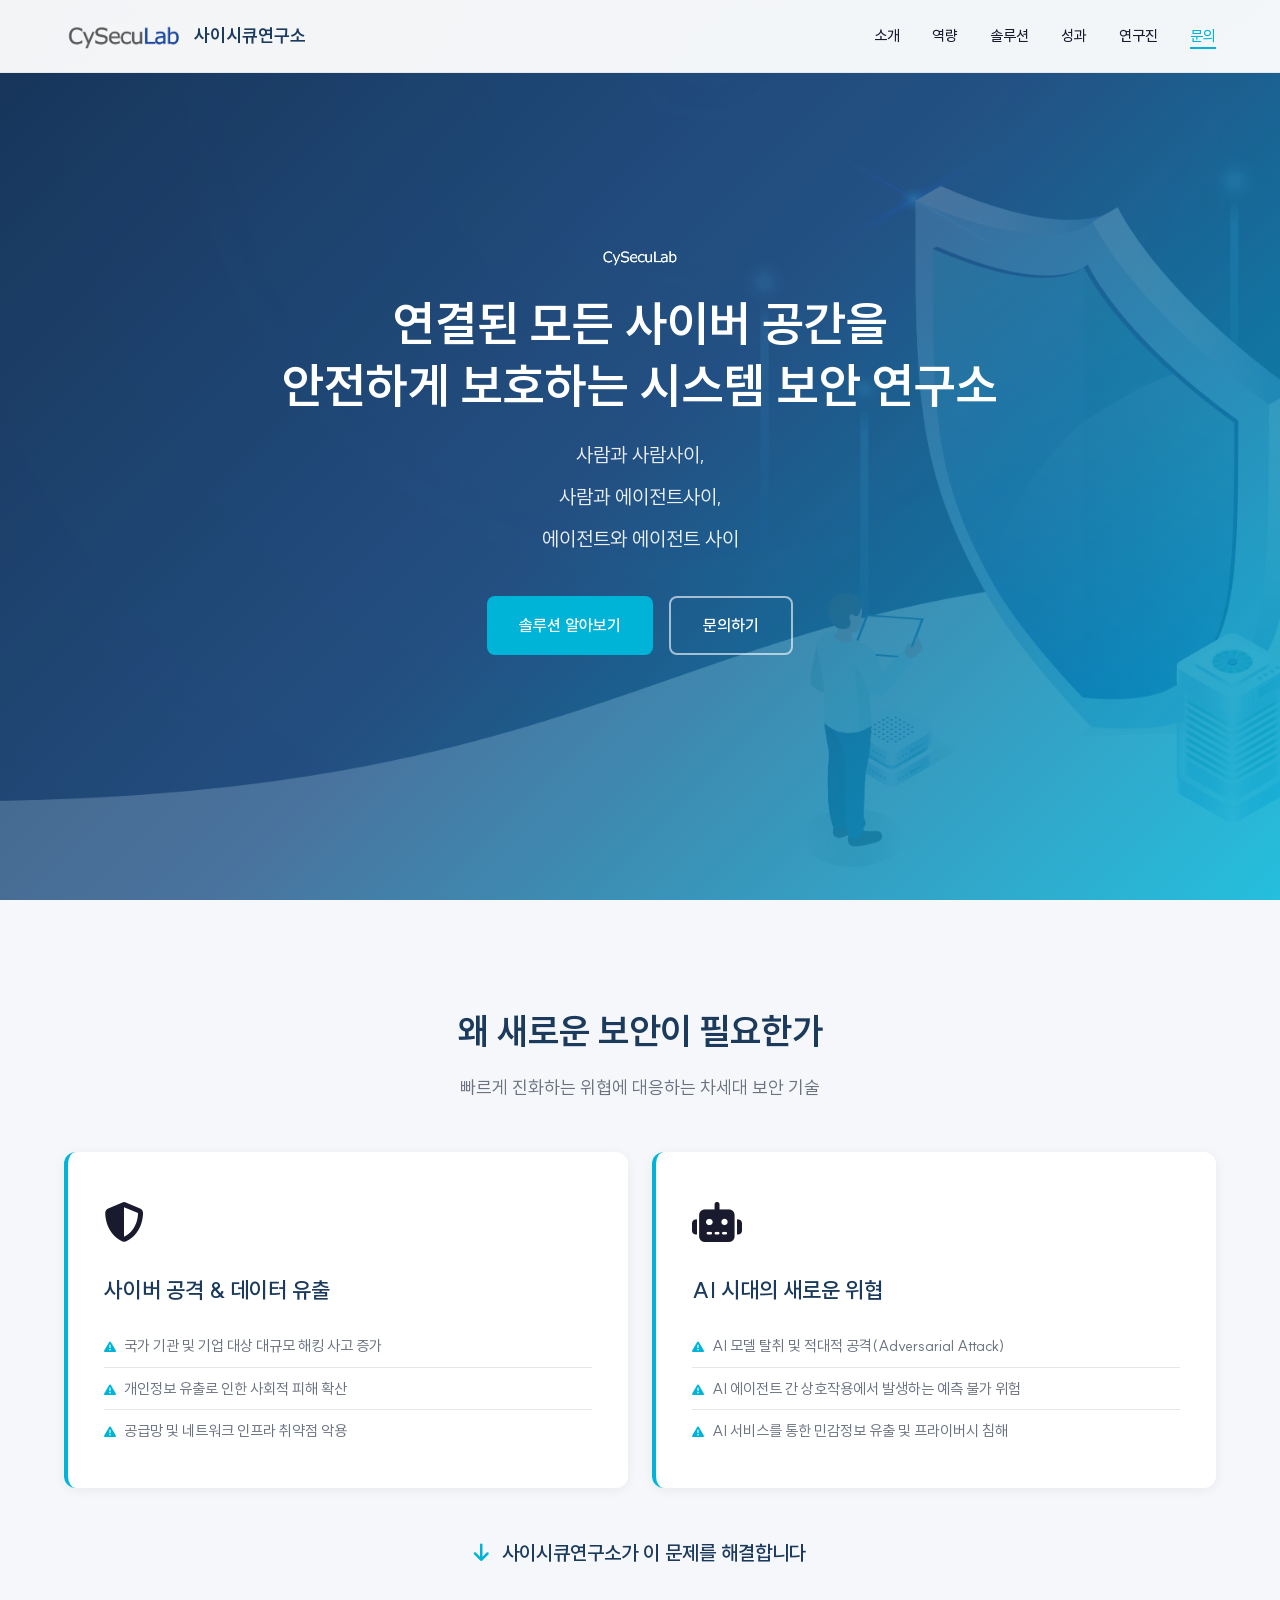
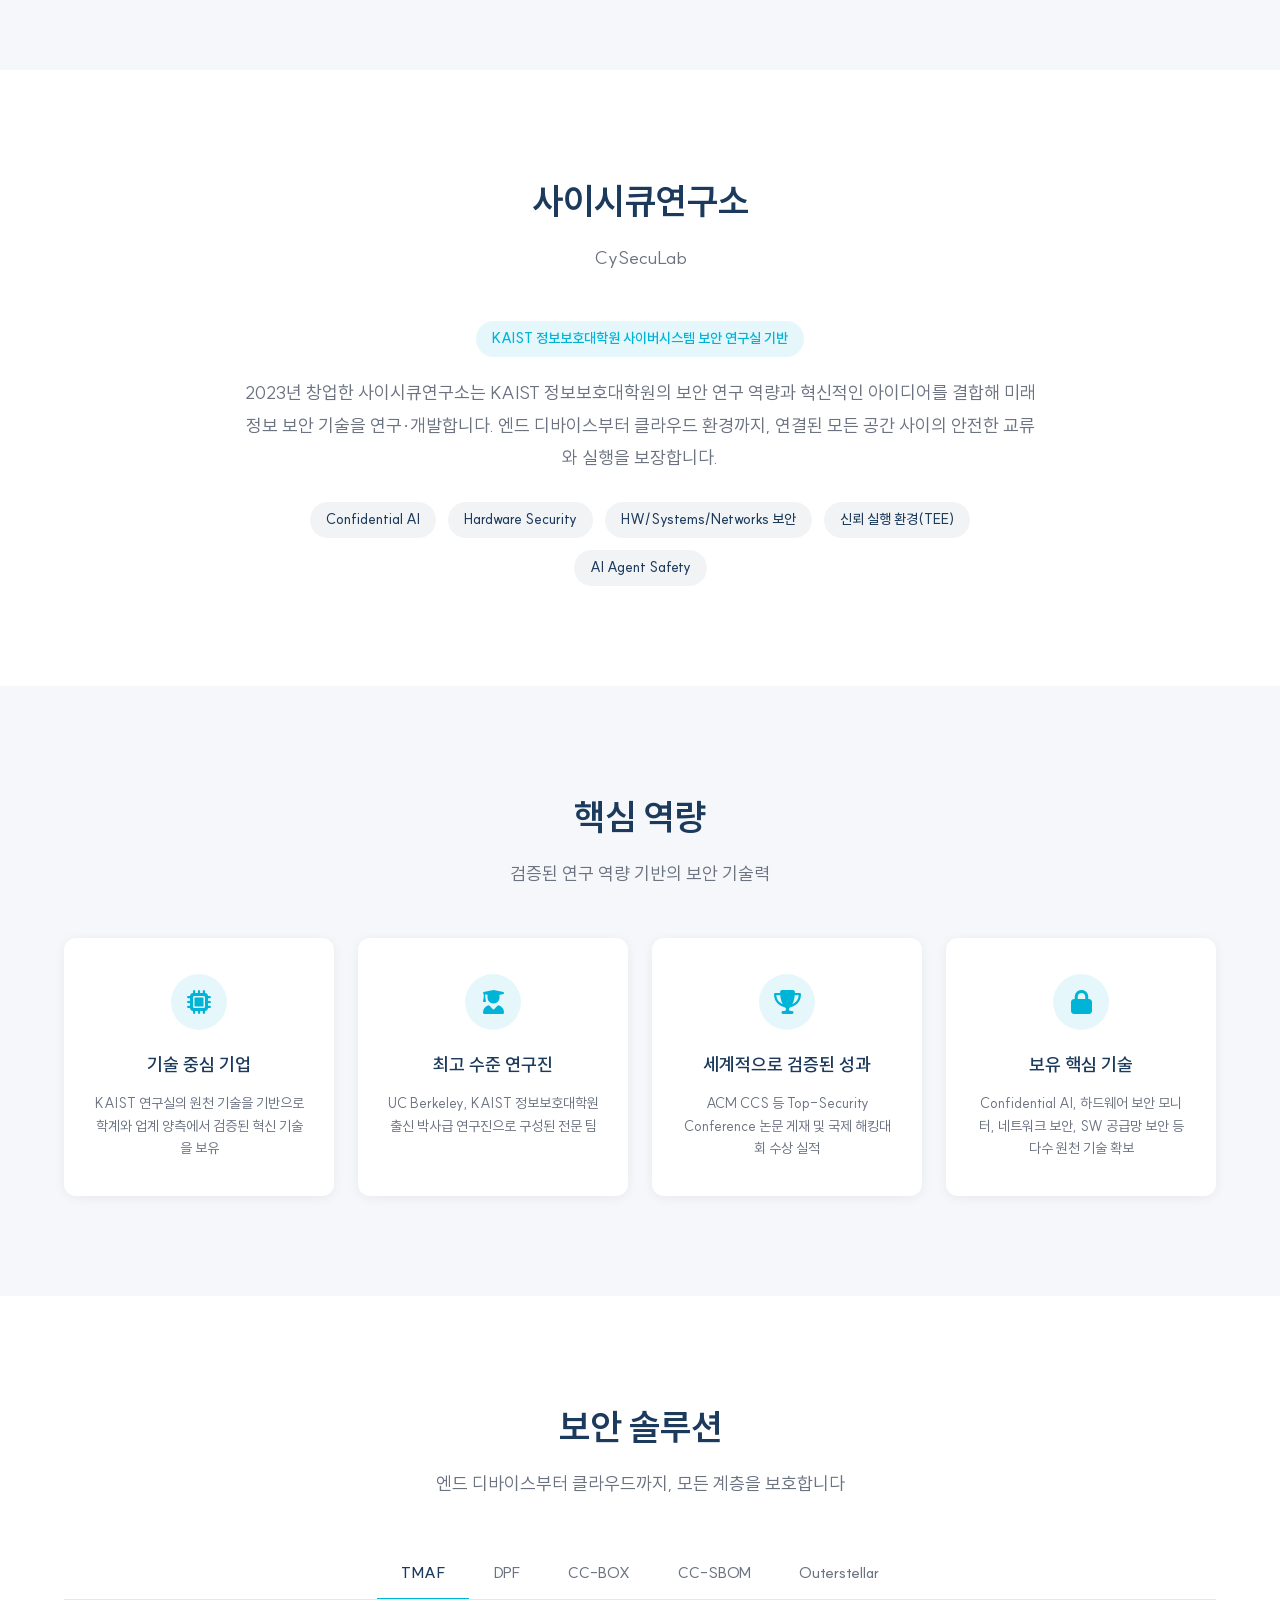
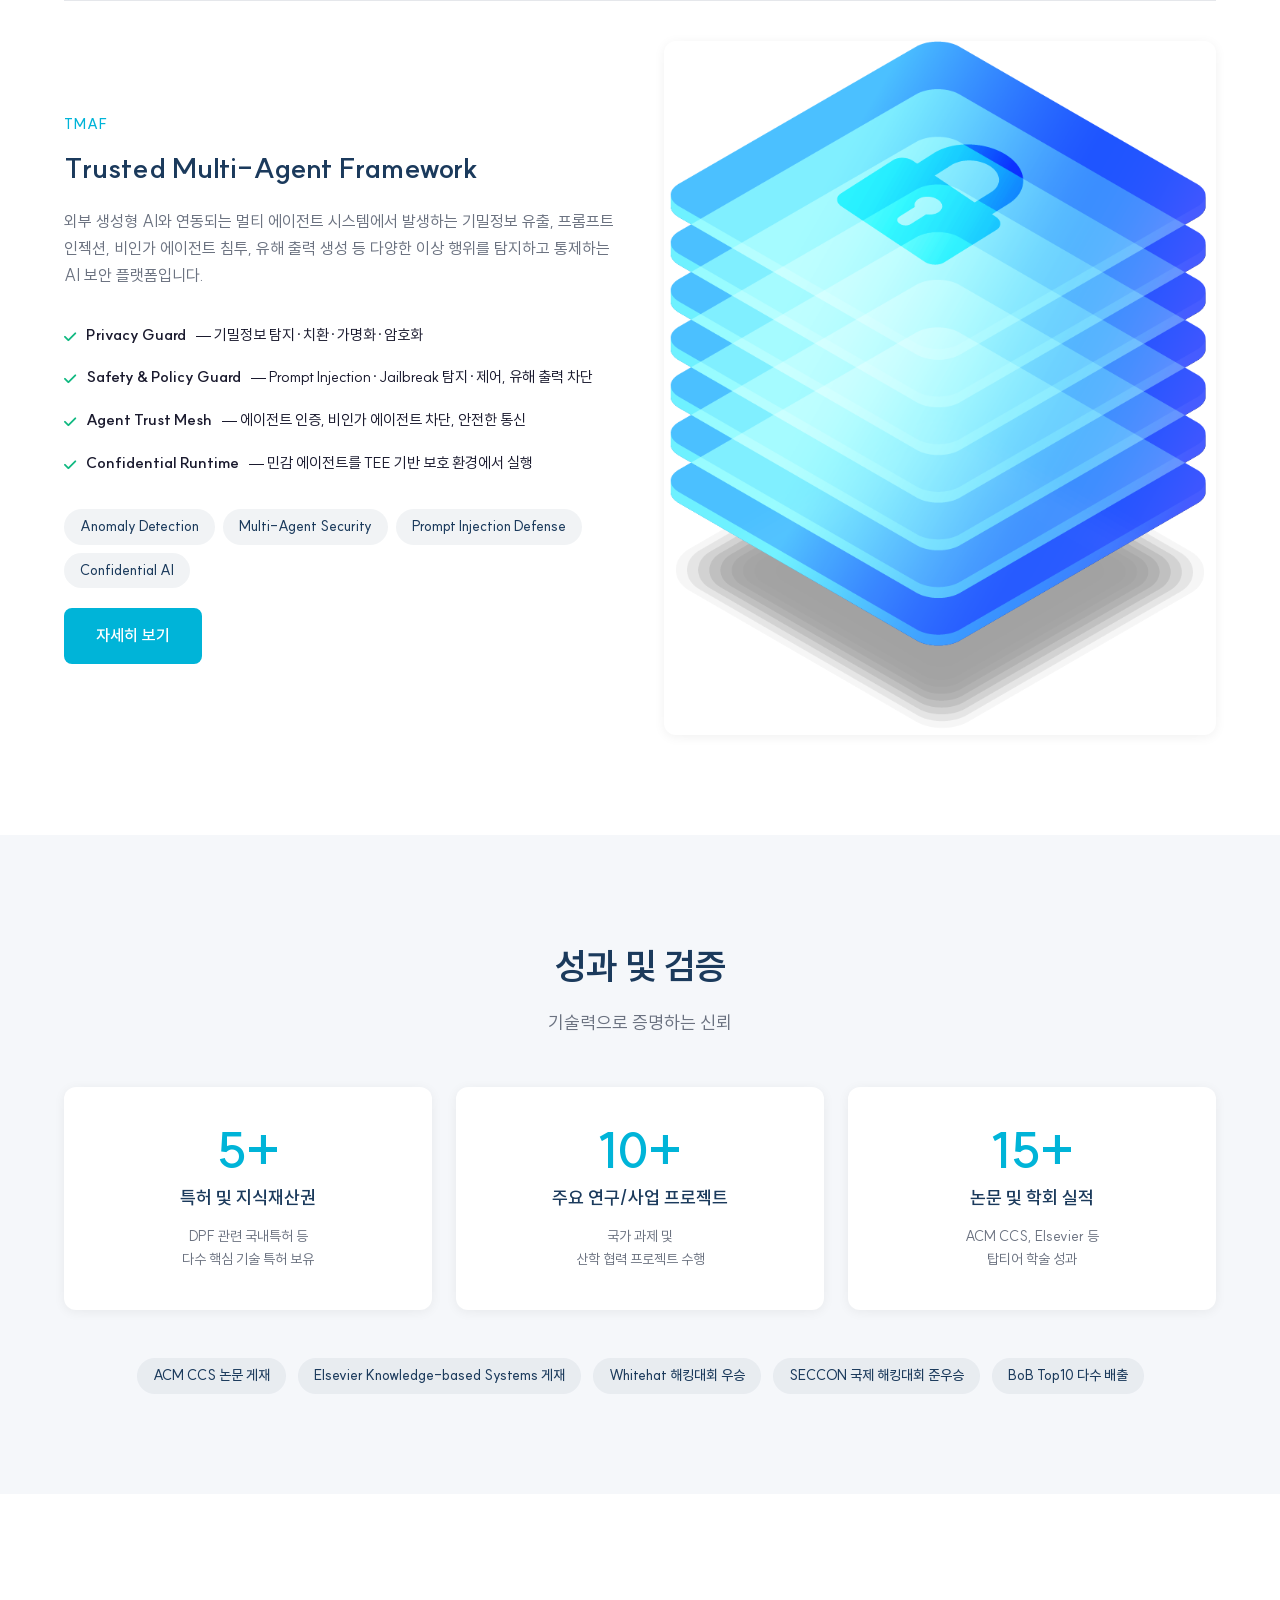
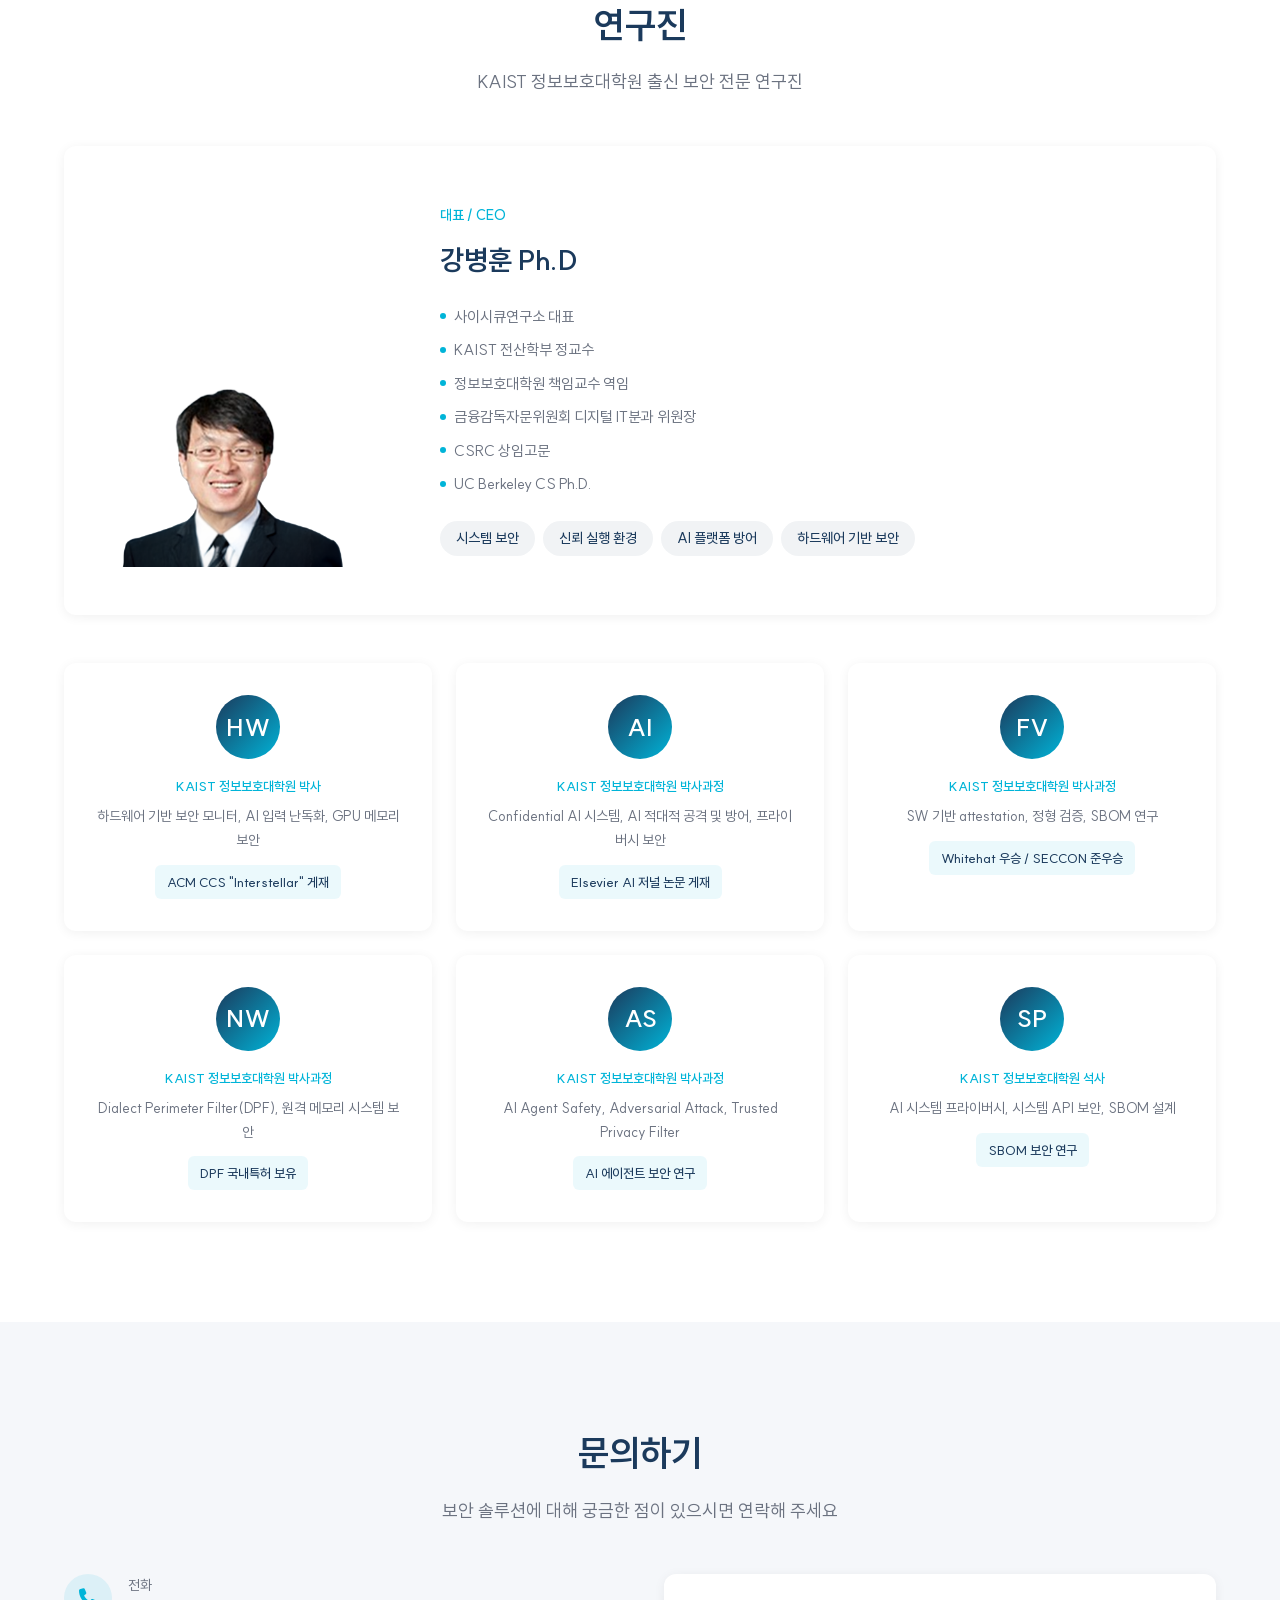
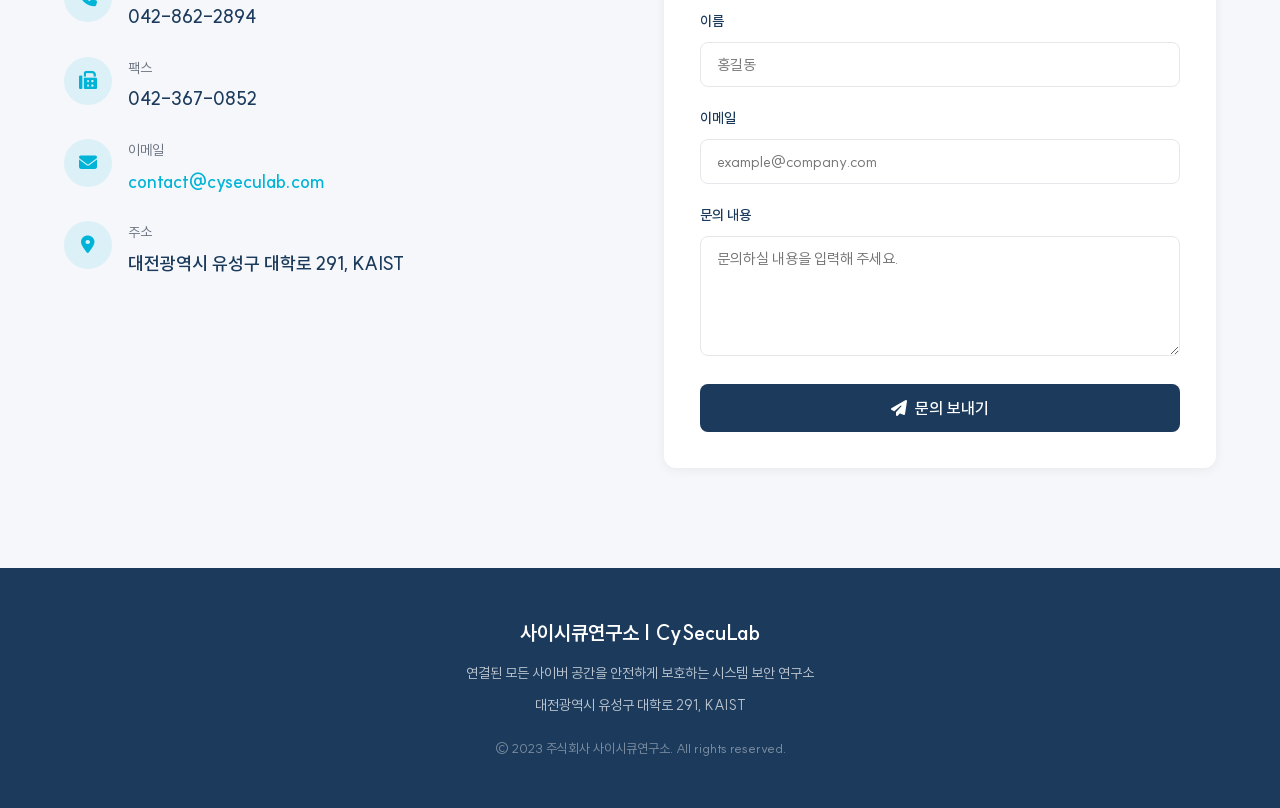
==== commit 2c0d7fee: "feat: TSA+TPA를 TMAF(Trusted Multi-Agent Framework)로 통합 - 탭/패널/아코디언에서 TSA, TPA 항목을 단일 TMAF로 병합 (index" ====
--- a/index.html
+++ b/index.html
@@ -152,8 +152,7 @@
 
       <!-- Desktop Tabs -->
       <div class="solutions__tabs fade-up">
-        <button class="solutions__tab active" data-target="sol-tsa">TSA</button>
-        <button class="solutions__tab" data-target="sol-tpa">TPA</button>
+        <button class="solutions__tab active" data-target="sol-tmaf">TMAF</button>
         <button class="solutions__tab" data-target="sol-dpf">DPF</button>
         <button class="solutions__tab" data-target="sol-ccbox">CC-BOX</button>
         <button class="solutions__tab" data-target="sol-ccsbom">CC-SBOM</button>
@@ -161,52 +160,29 @@
       </div>
 
       <div class="solutions__panels">
-        <!-- TSA -->
-        <div class="solutions__panel active" id="sol-tsa">
+        <!-- TMAF -->
+        <div class="solutions__panel active" id="sol-tmaf">
           <div class="solution-detail">
             <div class="solution-detail__info">
-              <p class="solution-detail__name">TSA</p>
-              <h3 class="solution-detail__title">Trusted Safety for Multiple AI Agents</h3>
-              <p class="solution-detail__desc">다수의 AI 에이전트의 상호작용에서 발생하는 예상치 못한 위험을 조절하고 제어하는 통합형 프레임워크입니다.</p>
-              <ul class="solution-detail__features">
-                <li>통합형 멀티 에이전트 프레임워크 구축</li>
-                <li>에이전트 입출력 보호 - 민감정보, 윤리적 기준 위반 방지</li>
-                <li>에이전트 모델 보호 및 DRM 라이선스 관리</li>
-                <li>모델 탈취 방지 및 외부 노출 차단</li>
+              <p class="solution-detail__name">TMAF</p>
+              <h3 class="solution-detail__title">Trusted Multi-Agent Framework</h3>
+              <p class="solution-detail__desc">외부 생성형 AI와 연동되는 멀티 에이전트 시스템에서 발생하는 기밀정보 유출, 프롬프트 인젝션, 비인가 에이전트 침투, 유해 출력 생성 등 다양한 이상 행위를 탐지하고 통제하는 AI 보안 플랫폼입니다.</p>
+              <ul class="solution-detail__features">
+                <li><strong>Privacy Guard</strong> — 기밀정보 탐지·치환·가명화·암호화</li>
+                <li><strong>Safety & Policy Guard</strong> — Prompt Injection·Jailbreak 탐지·제어, 유해 출력 차단</li>
+                <li><strong>Agent Trust Mesh</strong> — 에이전트 인증, 비인가 에이전트 차단, 안전한 통신</li>
+                <li><strong>Confidential Runtime</strong> — 민감 에이전트를 TEE 기반 보호 환경에서 실행</li>
               </ul>
               <div class="solution-detail__tags">
-                <span class="badge">AI Agent Safety</span>
-                <span class="badge">Multi-Agent System</span>
+                <span class="badge">Anomaly Detection</span>
+                <span class="badge">Multi-Agent Security</span>
+                <span class="badge">Prompt Injection Defense</span>
+                <span class="badge">Confidential AI</span>
               </div>
-              <a href="solutions/tsa.html" class="btn btn--primary" style="margin-top: 20px;">자세히 보기</a>
+              <a href="solutions/tmaf.html" class="btn btn--primary" style="margin-top: 20px;">자세히 보기</a>
             </div>
             <div class="solution-detail__image">
-              <img src="assets/images/solution-tsa.png" alt="TSA 아키텍처">
-            </div>
-          </div>
-        </div>
-
-        <!-- TPA -->
-        <div class="solutions__panel" id="sol-tpa">
-          <div class="solution-detail">
-            <div class="solution-detail__info">
-              <p class="solution-detail__name">TPA</p>
-              <h3 class="solution-detail__title">Trusted Privacy Filter Agent</h3>
-              <p class="solution-detail__desc">AI 서비스 이용 시 사용자의 개인정보와 기밀정보를 가명화하여 안전하게 보호하는 프라이버시 필터 에이전트입니다.</p>
-              <ul class="solution-detail__features">
-                <li>개인 식별 정보(PII) 및 영업비밀 자동 탐지 및 가명화 처리</li>
-                <li>AI 기반 맥락 분석으로 정보 의미를 유지한 채 가명화 수행</li>
-                <li>웹 브라우저 확장 프로그램으로 다양한 AI 서비스에 대응</li>
-                <li>Membership inference, model inversion 등 다양한 공격 방어</li>
-              </ul>
-              <div class="solution-detail__tags">
-                <span class="badge">Privacy Protection</span>
-                <span class="badge">PII Filtering</span>
-              </div>
-              <a href="solutions/tpa.html" class="btn btn--primary" style="margin-top: 20px;">자세히 보기</a>
-            </div>
-            <div class="solution-detail__image">
-              <img src="assets/images/solution-tpa.png" alt="TPA 아키텍처">
+              <img src="assets/images/solution-tsa.png" alt="TMAF 아키텍처">
             </div>
           </div>
         </div>
@@ -319,33 +295,19 @@
       <div class="solutions__accordion">
         <div class="accordion-item">
           <button class="accordion-trigger">
-            <span>TSA - Trusted Safety for Multiple AI Agents</span>
+            <span>TMAF - Trusted Multi-Agent Framework</span>
             <i class="fa-solid fa-chevron-down accordion-trigger__icon"></i>
           </button>
           <div class="accordion-content">
             <div class="accordion-content__inner">
-              <p class="solution-detail__desc">다수의 AI 에이전트의 상호작용에서 발생하는 예상치 못한 위험을 조절하고 제어하는 통합형 프레임워크입니다.</p>
-              <ul class="solution-detail__features">
-                <li>통합형 멀티 에이전트 프레임워크 구축</li>
-                <li>에이전트 입출력 보호</li>
-                <li>에이전트 모델 보호 및 DRM 라이선스 관리</li>
-              </ul>
-            </div>
-          </div>
-        </div>
-        <div class="accordion-item">
-          <button class="accordion-trigger">
-            <span>TPA - Trusted Privacy Filter Agent</span>
-            <i class="fa-solid fa-chevron-down accordion-trigger__icon"></i>
-          </button>
-          <div class="accordion-content">
-            <div class="accordion-content__inner">
-              <p class="solution-detail__desc">AI 서비스 이용 시 사용자의 개인정보와 기밀정보를 가명화하여 안전하게 보호하는 프라이버시 필터 에이전트입니다.</p>
-              <ul class="solution-detail__features">
-                <li>PII 및 영업비밀 자동 탐지 및 가명화</li>
-                <li>AI 기반 맥락 분석 가명화</li>
-                <li>웹 브라우저 확장 프로그램 형태</li>
-              </ul>
+              <p class="solution-detail__desc">멀티 에이전트 AI 시스템의 데이터·행위·통신·실행환경 이상을 탐지하고 통제하는 통합 보안 플랫폼입니다.</p>
+              <ul class="solution-detail__features">
+                <li>Privacy Guard — 기밀정보 탐지·치환·가명화</li>
+                <li>Safety & Policy Guard — Prompt Injection·Jailbreak 탐지·제어</li>
+                <li>Agent Trust Mesh — 에이전트 인증, 비인가 차단</li>
+                <li>Confidential Runtime — TEE 기반 보호 실행</li>
+              </ul>
+              <a href="solutions/tmaf.html" class="btn btn--primary" style="margin-top: 12px; font-size: 14px; padding: 10px 20px;">자세히 보기</a>
             </div>
           </div>
         </div>
--- a/style.css
+++ b/style.css
@@ -200,47 +200,6 @@
   width: 100%;
 }
 
-/* Nav Dropdown */
-.nav__dropdown {
-  position: relative;
-}
-.nav__dropdown-menu {
-  display: none;
-  position: absolute;
-  top: 100%;
-  left: 50%;
-  transform: translateX(-50%);
-  background: var(--bg);
-  border: 1px solid var(--border);
-  border-radius: var(--radius-sm);
-  box-shadow: var(--shadow-hover);
-  padding: 8px 0;
-  min-width: 160px;
-  list-style: none;
-  z-index: 1001;
-}
-.nav__dropdown:hover .nav__dropdown-menu {
-  display: block;
-}
-.nav__dropdown-menu li {
-  padding: 0;
-}
-.nav__dropdown-menu a {
-  display: block;
-  padding: 8px 20px;
-  font-size: 14px;
-  font-weight: 500;
-  color: var(--text) !important;
-  white-space: nowrap;
-}
-.nav__dropdown-menu a:hover {
-  background: var(--bg-alt);
-  color: var(--accent) !important;
-}
-.nav__dropdown-menu a::after {
-  display: none;
-}
-
 .nav__mobile-toggle {
   display: none;
   background: none;
@@ -897,25 +856,6 @@
   }
   .section__subtitle {
     font-size: 16px;
-  }
-
-  /* Nav dropdown mobile */
-  .nav__dropdown-menu {
-    position: static;
-    transform: none;
-    box-shadow: none;
-    border: none;
-    background: transparent;
-    padding: 0 0 0 16px;
-    display: none;
-  }
-  .nav__dropdown.open .nav__dropdown-menu {
-    display: block;
-  }
-  .nav__dropdown-menu a {
-    color: var(--text) !important;
-    padding: 6px 16px;
-    font-size: 13px;
   }
 
   /* Nav mobile */
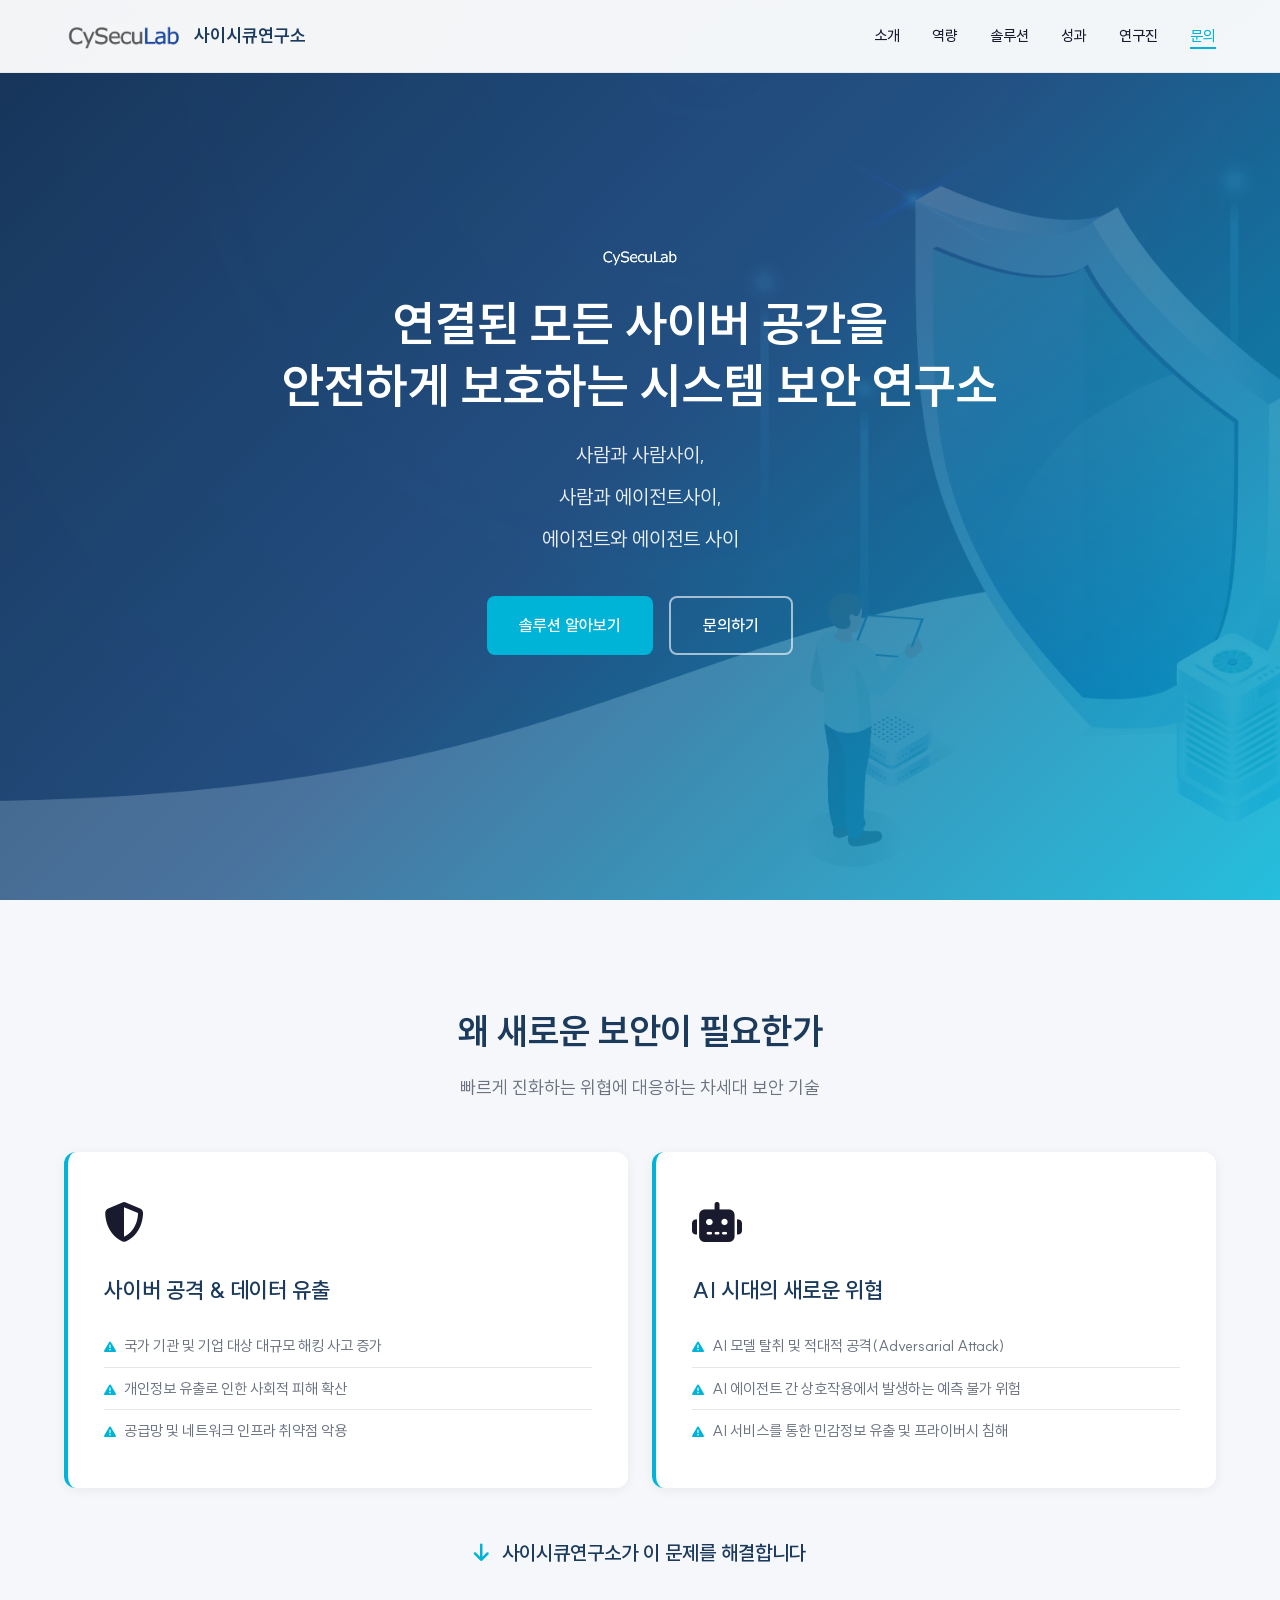
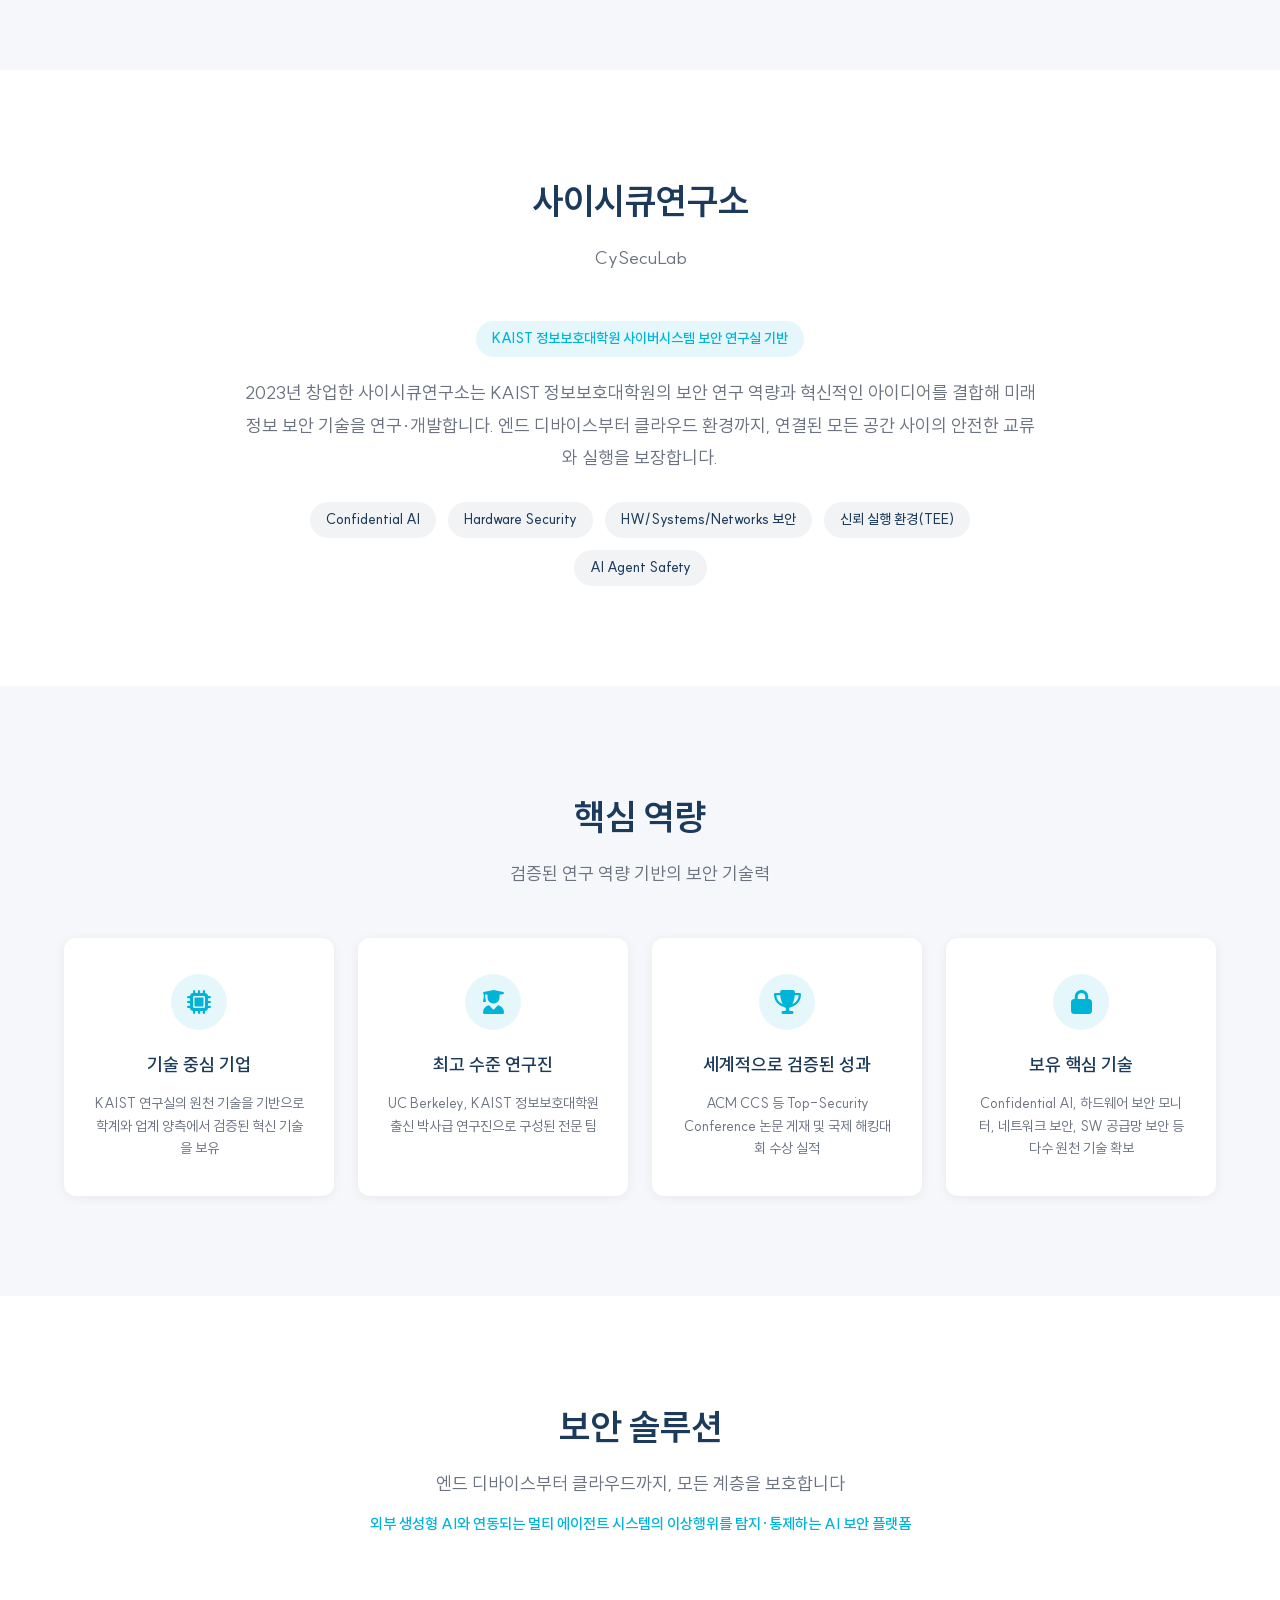
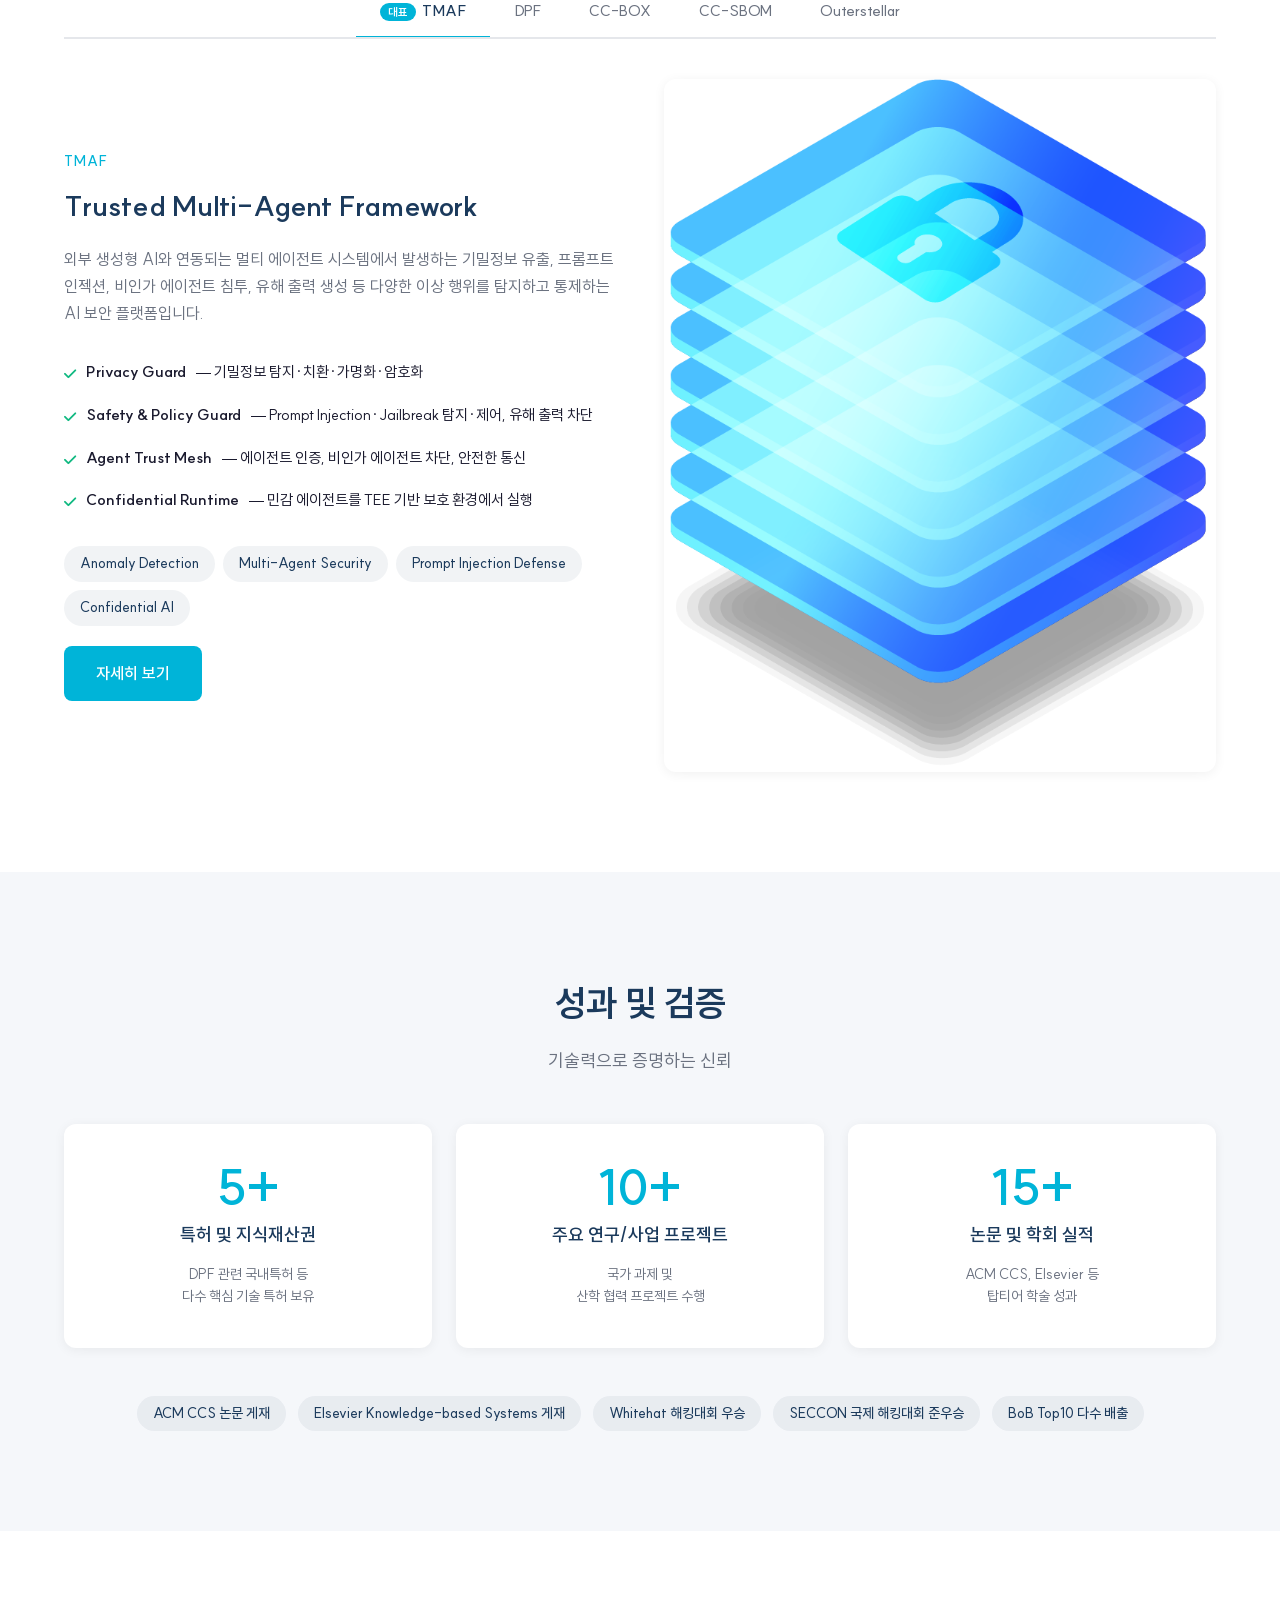
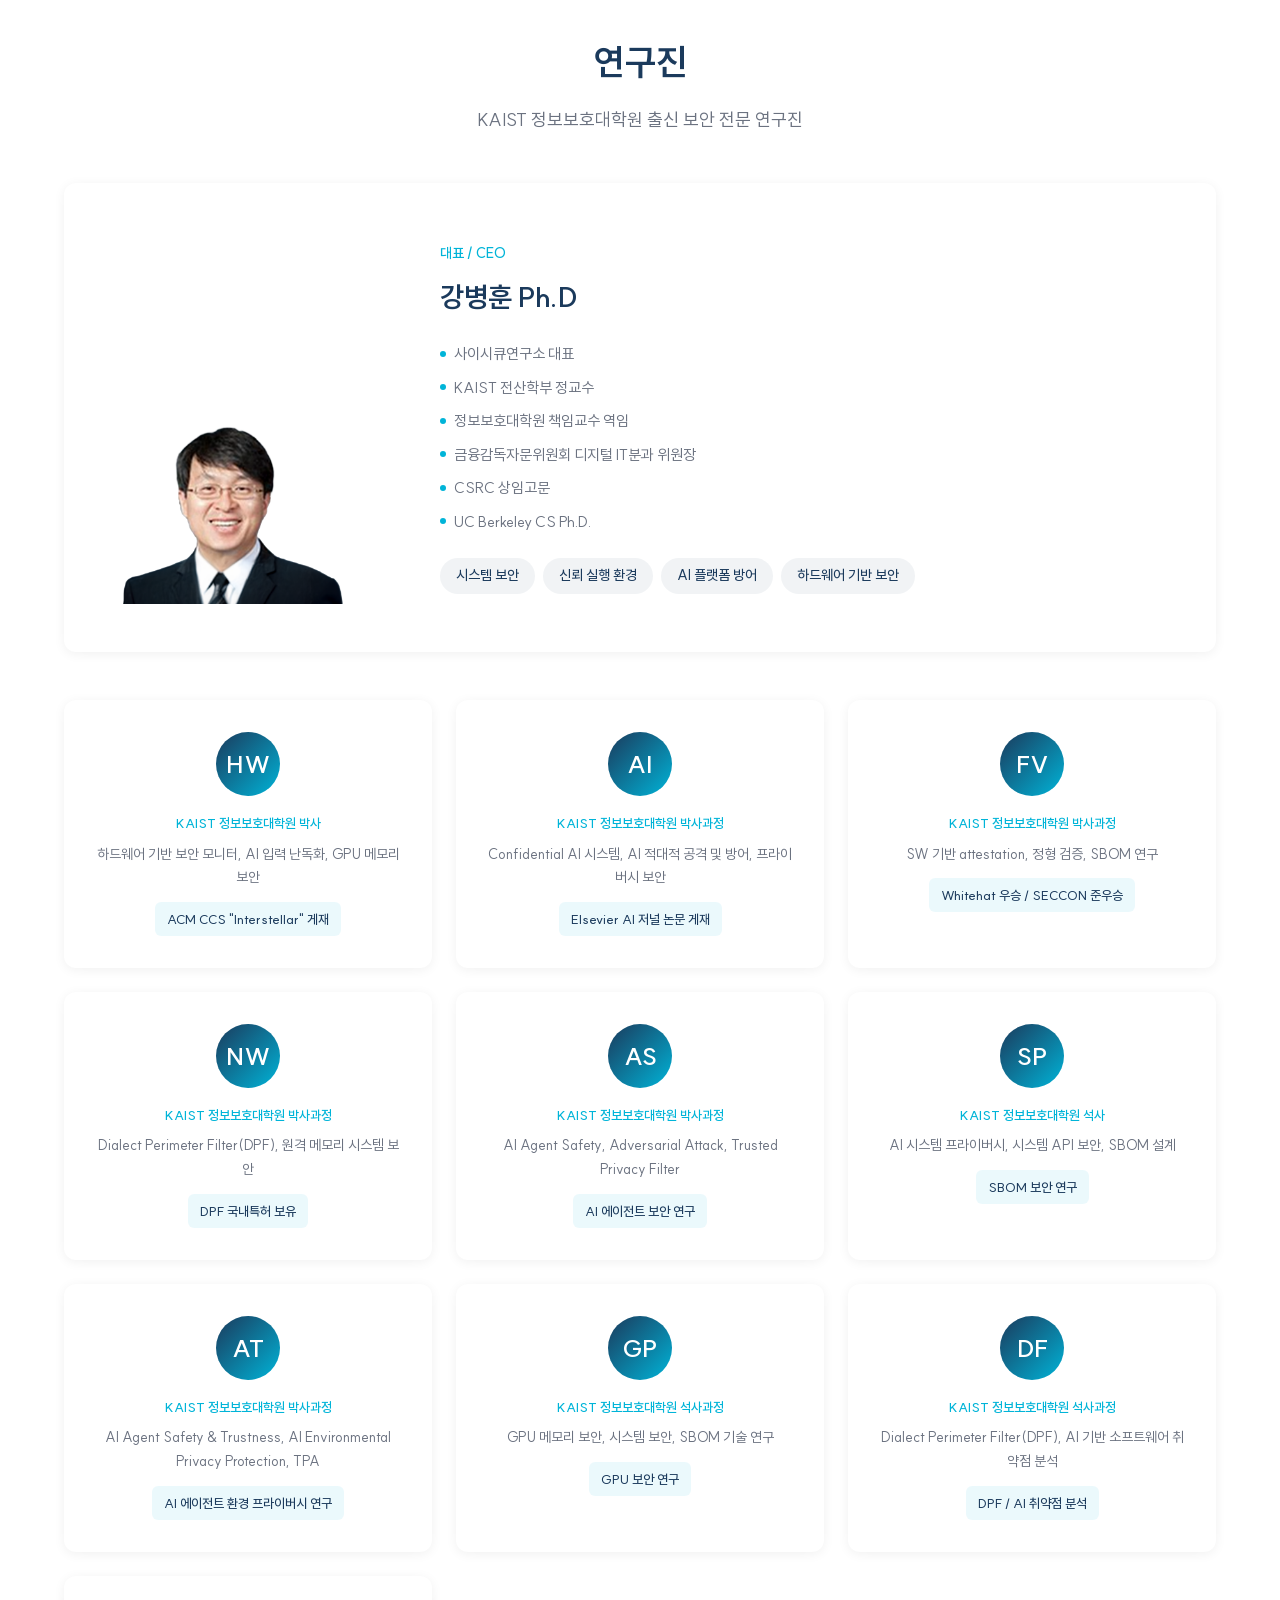
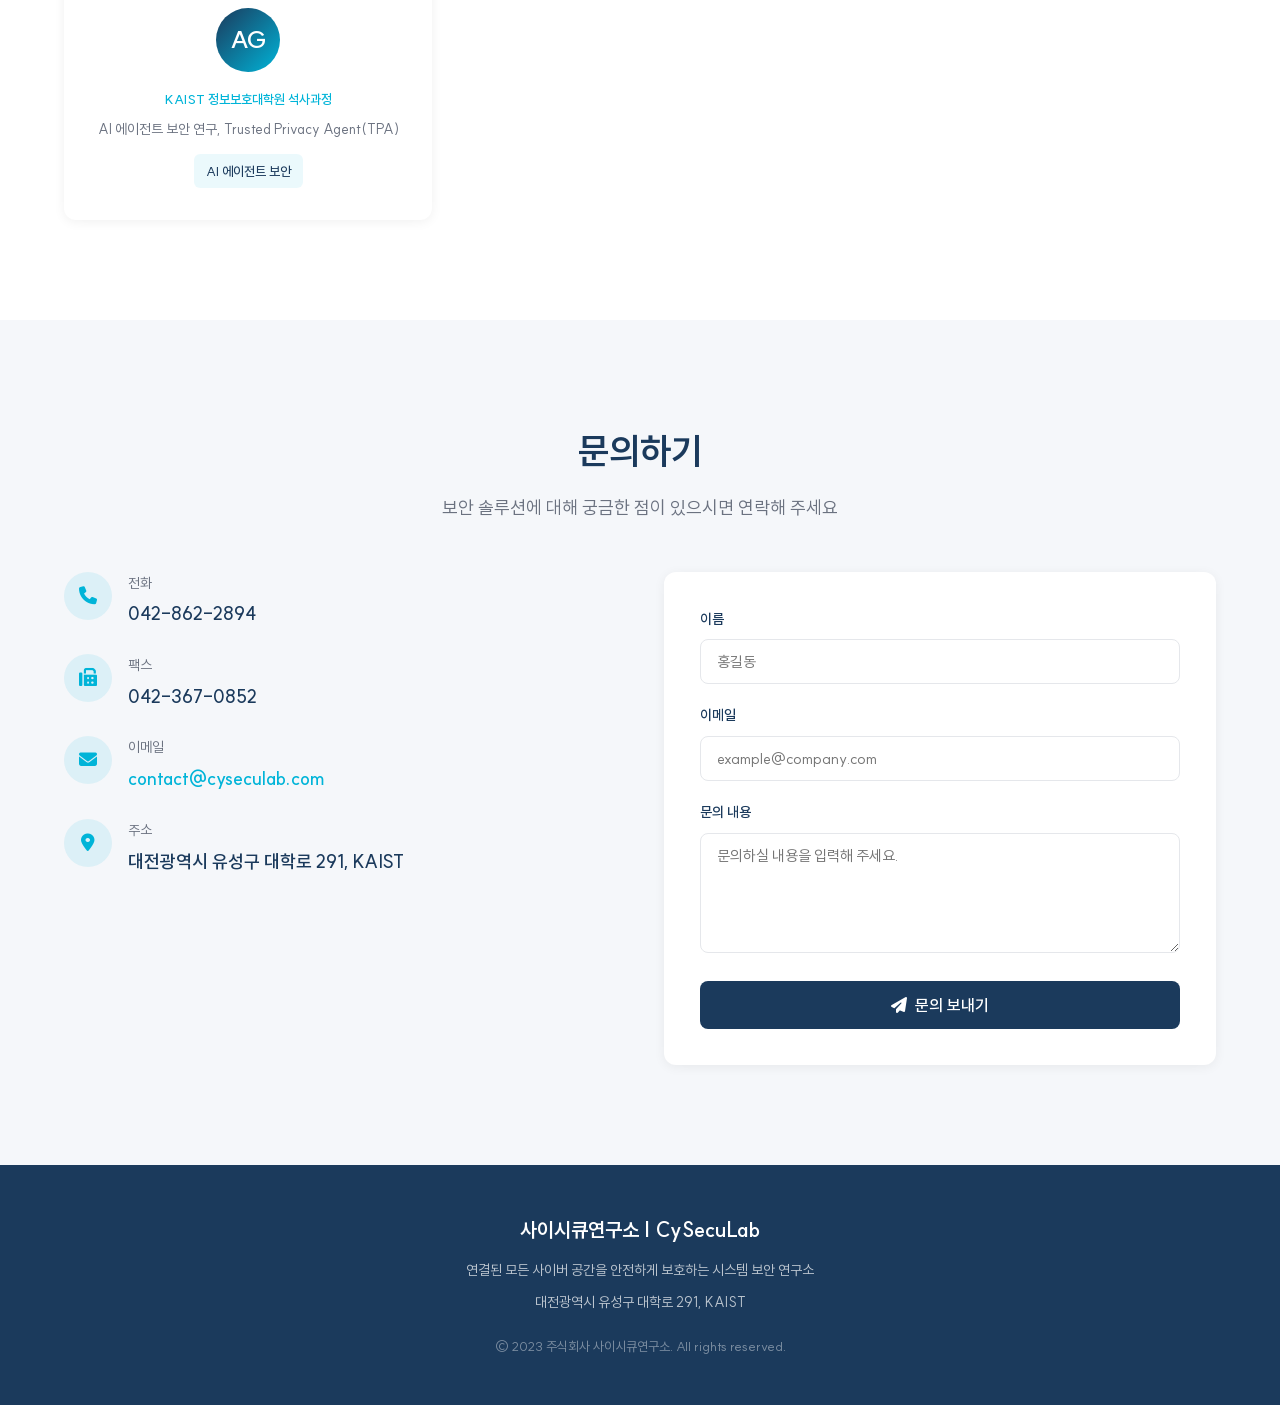
==== commit deeda5e9: "feat: 팀원 추가, 네비 통일, favicon, TMAF UX 개선 - 팀원 4명 추가 (AT, GP, DF, AG) — PPT 슬라이드 6 기준 완성 - 솔루션 상세페이지 네" ====
--- a/index.html
+++ b/index.html
@@ -7,6 +7,7 @@
   <meta name="description" content="KAIST 정보보호대학원 기반 시스템 보안 연구소. Confidential AI, Hardware Security, 네트워크 보안 솔루션을 제공합니다.">
   <link rel="stylesheet" href="https://cdnjs.cloudflare.com/ajax/libs/font-awesome/6.5.1/css/all.min.css">
   <link rel="stylesheet" href="style.css">
+  <link rel="icon" type="image/png" href="assets/images/logo.png">
 </head>
 <body>
 
@@ -148,11 +149,12 @@
       <div class="section__header fade-up">
         <h2 class="section__title">보안 솔루션</h2>
         <p class="section__subtitle">엔드 디바이스부터 클라우드까지, 모든 계층을 보호합니다</p>
+        <p style="font-size:15px;color:var(--accent);font-weight:600;margin-top:12px;">외부 생성형 AI와 연동되는 멀티 에이전트 시스템의 이상행위를 탐지·통제하는 AI 보안 플랫폼</p>
       </div>
 
       <!-- Desktop Tabs -->
       <div class="solutions__tabs fade-up">
-        <button class="solutions__tab active" data-target="sol-tmaf">TMAF</button>
+        <button class="solutions__tab active" data-target="sol-tmaf"><span style="background:var(--accent);color:#fff;font-size:11px;padding:2px 8px;border-radius:10px;margin-right:6px;font-weight:700;">대표</span>TMAF</button>
         <button class="solutions__tab" data-target="sol-dpf">DPF</button>
         <button class="solutions__tab" data-target="sol-ccbox">CC-BOX</button>
         <button class="solutions__tab" data-target="sol-ccsbom">CC-SBOM</button>
@@ -285,7 +287,27 @@
               <a href="solutions/outerstellar.html" class="btn btn--primary" style="margin-top: 20px;">자세히 보기</a>
             </div>
             <div class="solution-detail__image">
-              <img src="assets/images/solution-outerstellar.png" alt="Outerstellar 아키텍처">
+              <div style="display:flex;flex-direction:column;align-items:center;gap:12px;padding:24px 16px;">
+                <div style="background:linear-gradient(135deg,var(--primary),var(--accent));color:#fff;border-radius:var(--radius);padding:18px 24px;text-align:center;width:100%;max-width:240px;font-weight:700;font-size:15px;">
+                  <i class="fa-solid fa-microchip" style="font-size:22px;margin-bottom:8px;display:block;"></i>
+                  HW Monitor
+                </div>
+                <i class="fa-solid fa-arrow-down" style="color:var(--accent);font-size:18px;"></i>
+                <div style="background:var(--bg-alt);border:2px solid var(--accent);border-radius:var(--radius);padding:18px 24px;text-align:center;width:100%;max-width:240px;font-weight:700;font-size:15px;color:var(--primary);">
+                  <i class="fa-solid fa-code-branch" style="font-size:22px;margin-bottom:8px;display:block;color:var(--accent);"></i>
+                  Instruction Flow
+                </div>
+                <i class="fa-solid fa-arrow-down" style="color:var(--accent);font-size:18px;"></i>
+                <div style="background:var(--bg-alt);border:2px solid var(--accent);border-radius:var(--radius);padding:18px 24px;text-align:center;width:100%;max-width:240px;font-weight:700;font-size:15px;color:var(--primary);">
+                  <i class="fa-solid fa-shield-halved" style="font-size:22px;margin-bottom:8px;display:block;color:var(--accent);"></i>
+                  OS Kernel Integrity
+                </div>
+                <i class="fa-solid fa-arrow-down" style="color:var(--accent);font-size:18px;"></i>
+                <div style="background:linear-gradient(135deg,var(--accent),#7B90F9);color:#fff;border-radius:var(--radius);padding:18px 24px;text-align:center;width:100%;max-width:240px;font-weight:700;font-size:15px;">
+                  <i class="fa-solid fa-check-double" style="font-size:22px;margin-bottom:8px;display:block;"></i>
+                  Verified Safe
+                </div>
+              </div>
             </div>
           </div>
         </div>
@@ -294,10 +316,7 @@
       <!-- Mobile Accordion -->
       <div class="solutions__accordion">
         <div class="accordion-item">
-          <button class="accordion-trigger">
-            <span>TMAF - Trusted Multi-Agent Framework</span>
-            <i class="fa-solid fa-chevron-down accordion-trigger__icon"></i>
-          </button>
+          <button class="accordion-trigger"><span><span style="background:var(--accent);color:#fff;font-size:11px;padding:2px 8px;border-radius:10px;margin-right:6px;font-weight:700;">대표</span>TMAF</span><i class="fa-solid fa-chevron-down accordion-trigger__icon"></i></button>
           <div class="accordion-content">
             <div class="accordion-content__inner">
               <p class="solution-detail__desc">멀티 에이전트 AI 시스템의 데이터·행위·통신·실행환경 이상을 탐지하고 통제하는 통합 보안 플랫폼입니다.</p>
@@ -313,7 +332,7 @@
         </div>
         <div class="accordion-item">
           <button class="accordion-trigger">
-            <span>DPF - Dialect Perimeter Filter</span>
+            <span>DPF</span>
             <i class="fa-solid fa-chevron-down accordion-trigger__icon"></i>
           </button>
           <div class="accordion-content">
@@ -329,7 +348,7 @@
         </div>
         <div class="accordion-item">
           <button class="accordion-trigger">
-            <span>CC-BOX - Confidential Computing Platform</span>
+            <span>CC-BOX</span>
             <i class="fa-solid fa-chevron-down accordion-trigger__icon"></i>
           </button>
           <div class="accordion-content">
@@ -345,7 +364,7 @@
         </div>
         <div class="accordion-item">
           <button class="accordion-trigger">
-            <span>CC-SBOM - Confidential Computing SBOM</span>
+            <span>CC-SBOM</span>
             <i class="fa-solid fa-chevron-down accordion-trigger__icon"></i>
           </button>
           <div class="accordion-content">
@@ -361,7 +380,7 @@
         </div>
         <div class="accordion-item">
           <button class="accordion-trigger">
-            <span>Outerstellar - HW Safety Monitor</span>
+            <span>Outerstellar</span>
             <i class="fa-solid fa-chevron-down accordion-trigger__icon"></i>
           </button>
           <div class="accordion-content">
@@ -485,6 +504,30 @@
           <p class="team-card__field">AI 시스템 프라이버시, 시스템 API 보안, SBOM 설계</p>
           <span class="team-card__highlight">SBOM 보안 연구</span>
         </div>
+        <div class="team-card">
+          <div class="team-card__avatar">AT</div>
+          <p class="team-card__degree">KAIST 정보보호대학원 박사과정</p>
+          <p class="team-card__field">AI Agent Safety & Trustness, AI Environmental Privacy Protection, TPA</p>
+          <span class="team-card__highlight">AI 에이전트 환경 프라이버시 연구</span>
+        </div>
+        <div class="team-card">
+          <div class="team-card__avatar">GP</div>
+          <p class="team-card__degree">KAIST 정보보호대학원 석사과정</p>
+          <p class="team-card__field">GPU 메모리 보안, 시스템 보안, SBOM 기술 연구</p>
+          <span class="team-card__highlight">GPU 보안 연구</span>
+        </div>
+        <div class="team-card">
+          <div class="team-card__avatar">DF</div>
+          <p class="team-card__degree">KAIST 정보보호대학원 석사과정</p>
+          <p class="team-card__field">Dialect Perimeter Filter(DPF), AI 기반 소프트웨어 취약점 분석</p>
+          <span class="team-card__highlight">DPF / AI 취약점 분석</span>
+        </div>
+        <div class="team-card">
+          <div class="team-card__avatar">AG</div>
+          <p class="team-card__degree">KAIST 정보보호대학원 석사과정</p>
+          <p class="team-card__field">AI 에이전트 보안 연구, Trusted Privacy Agent(TPA)</p>
+          <span class="team-card__highlight">AI 에이전트 보안</span>
+        </div>
       </div>
     </div>
   </section>
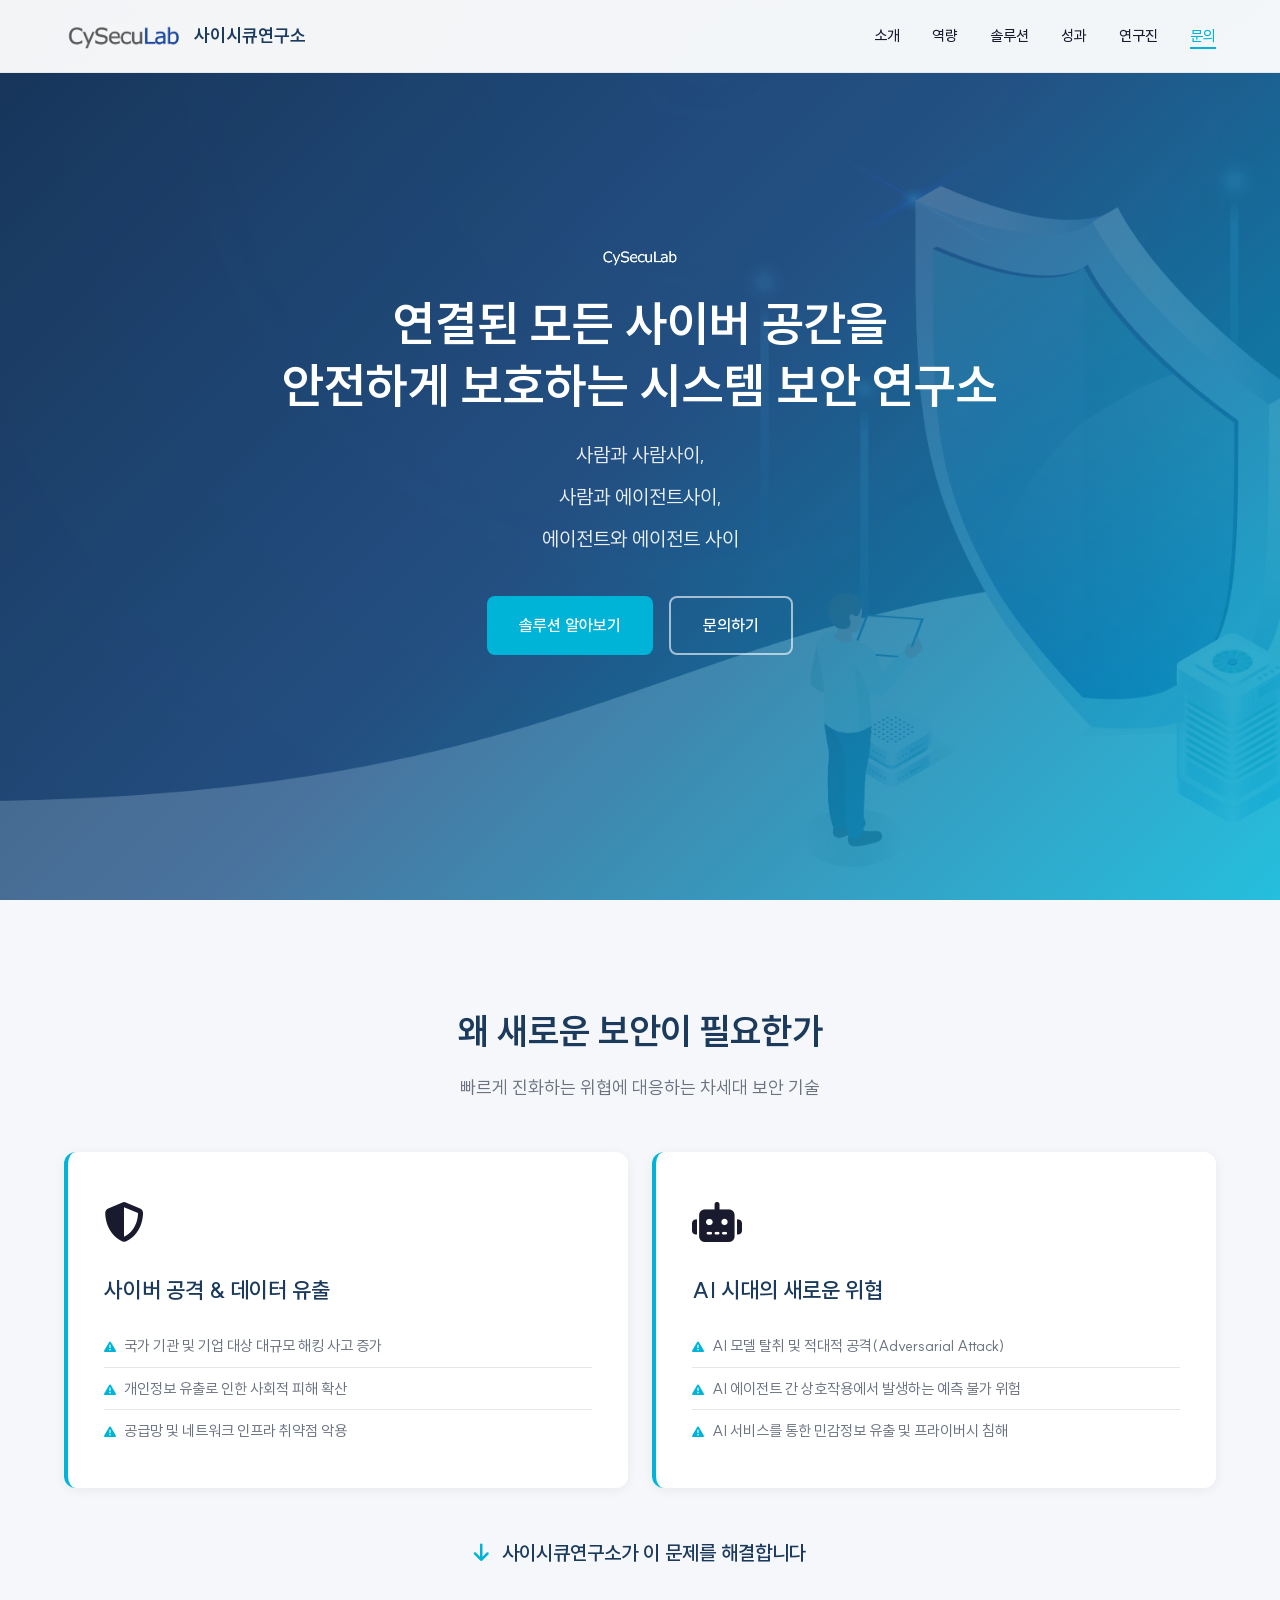
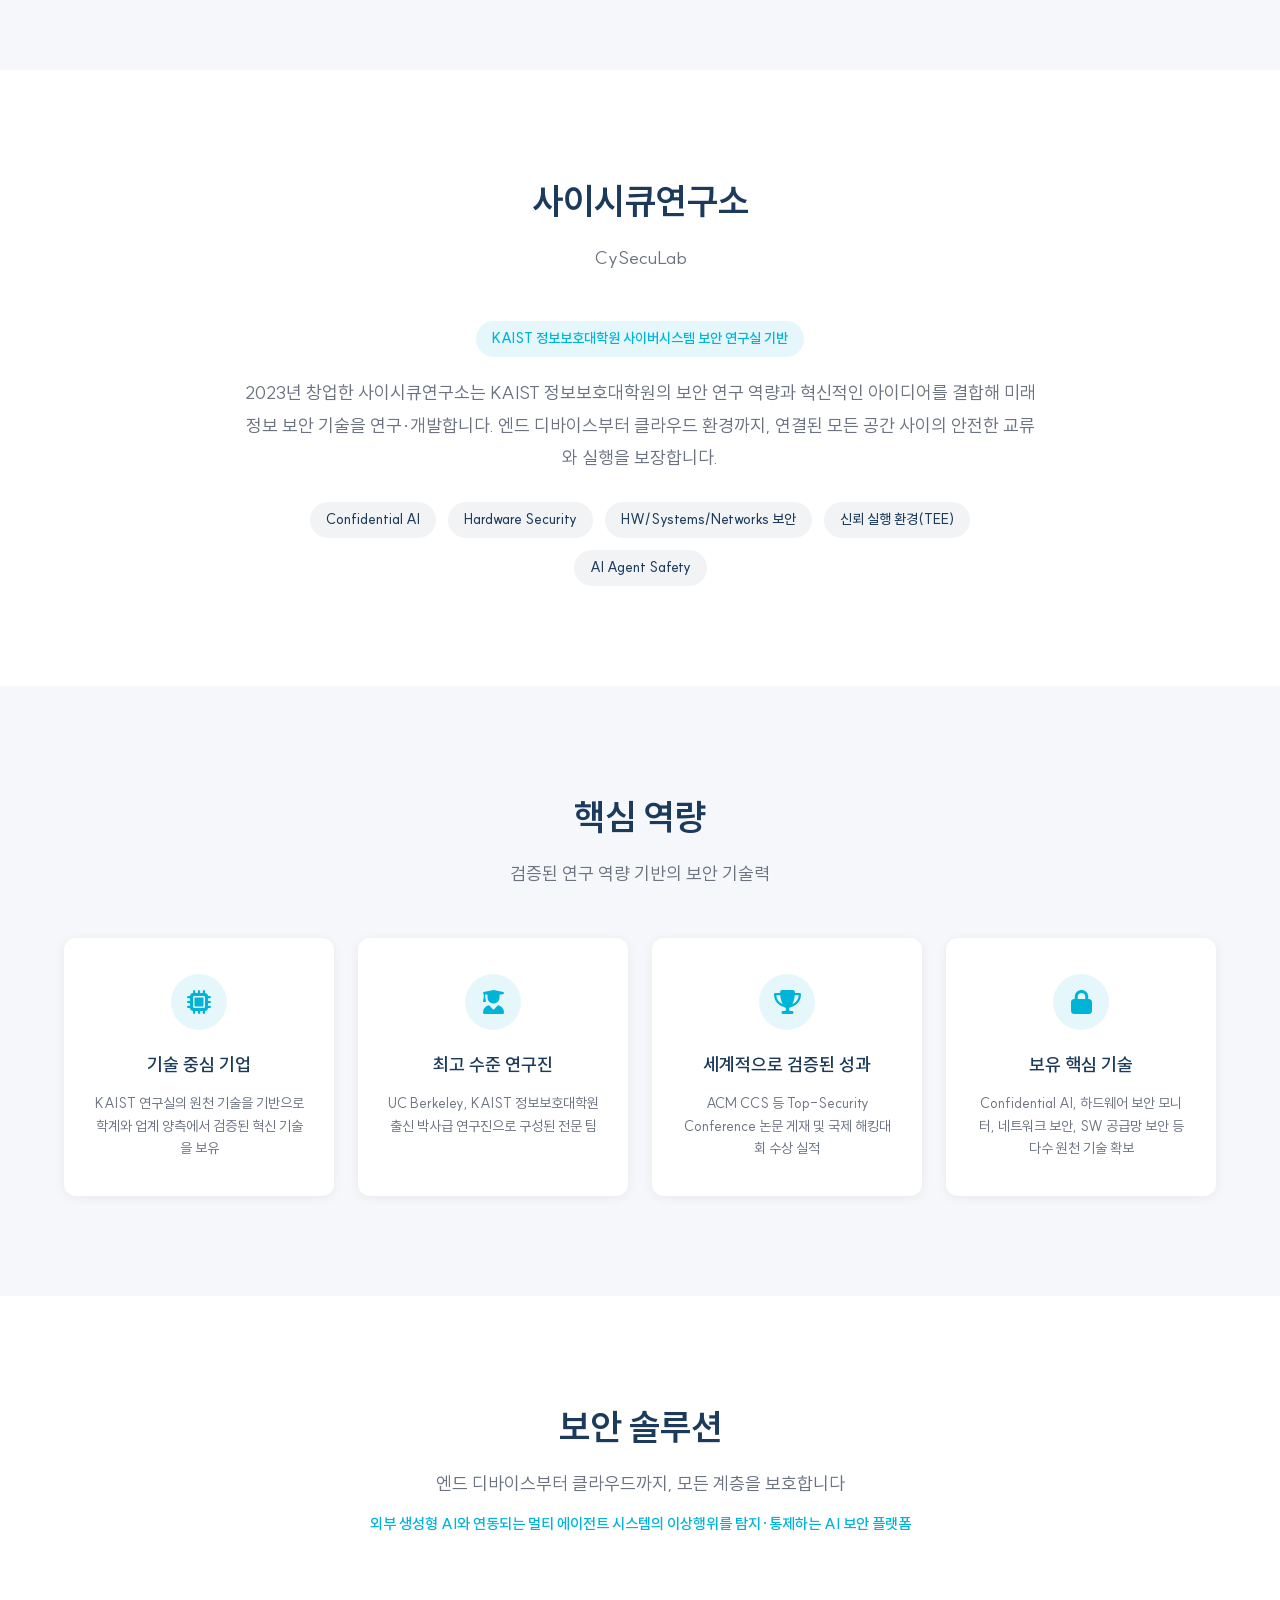
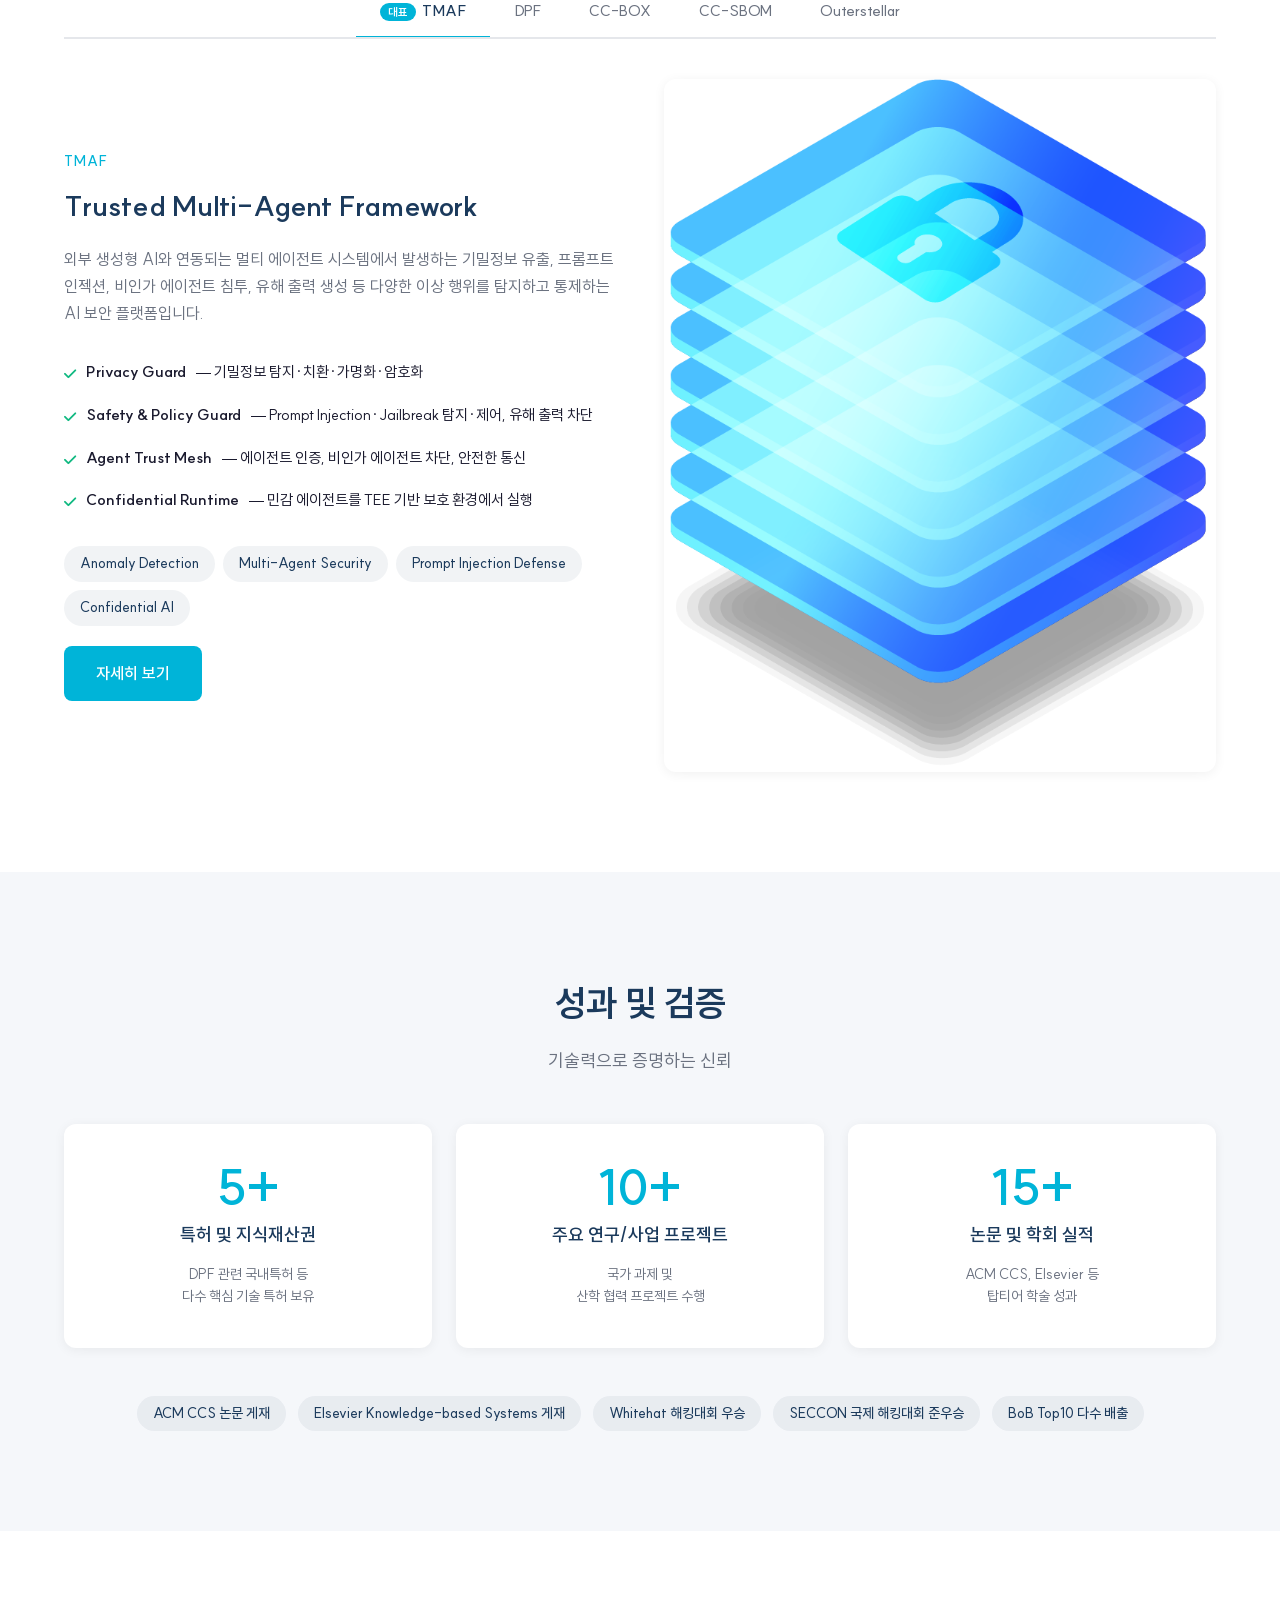
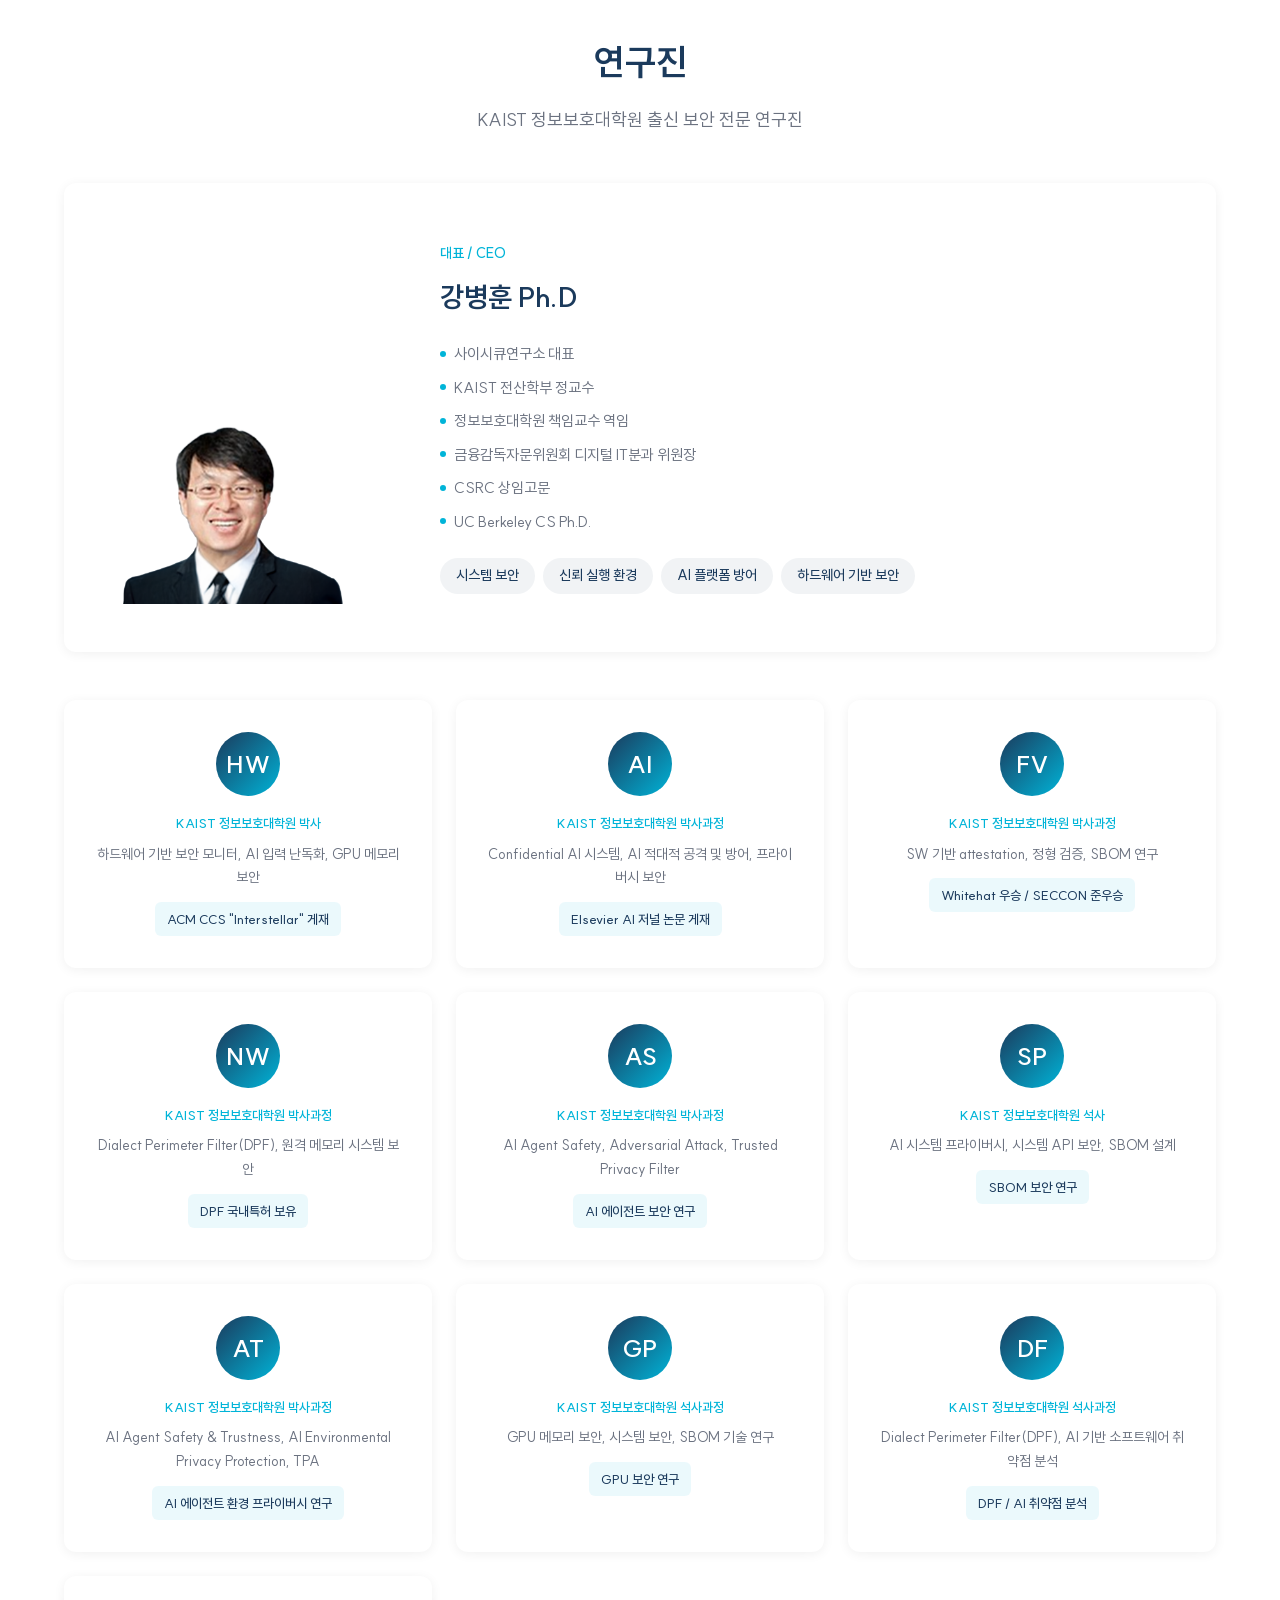
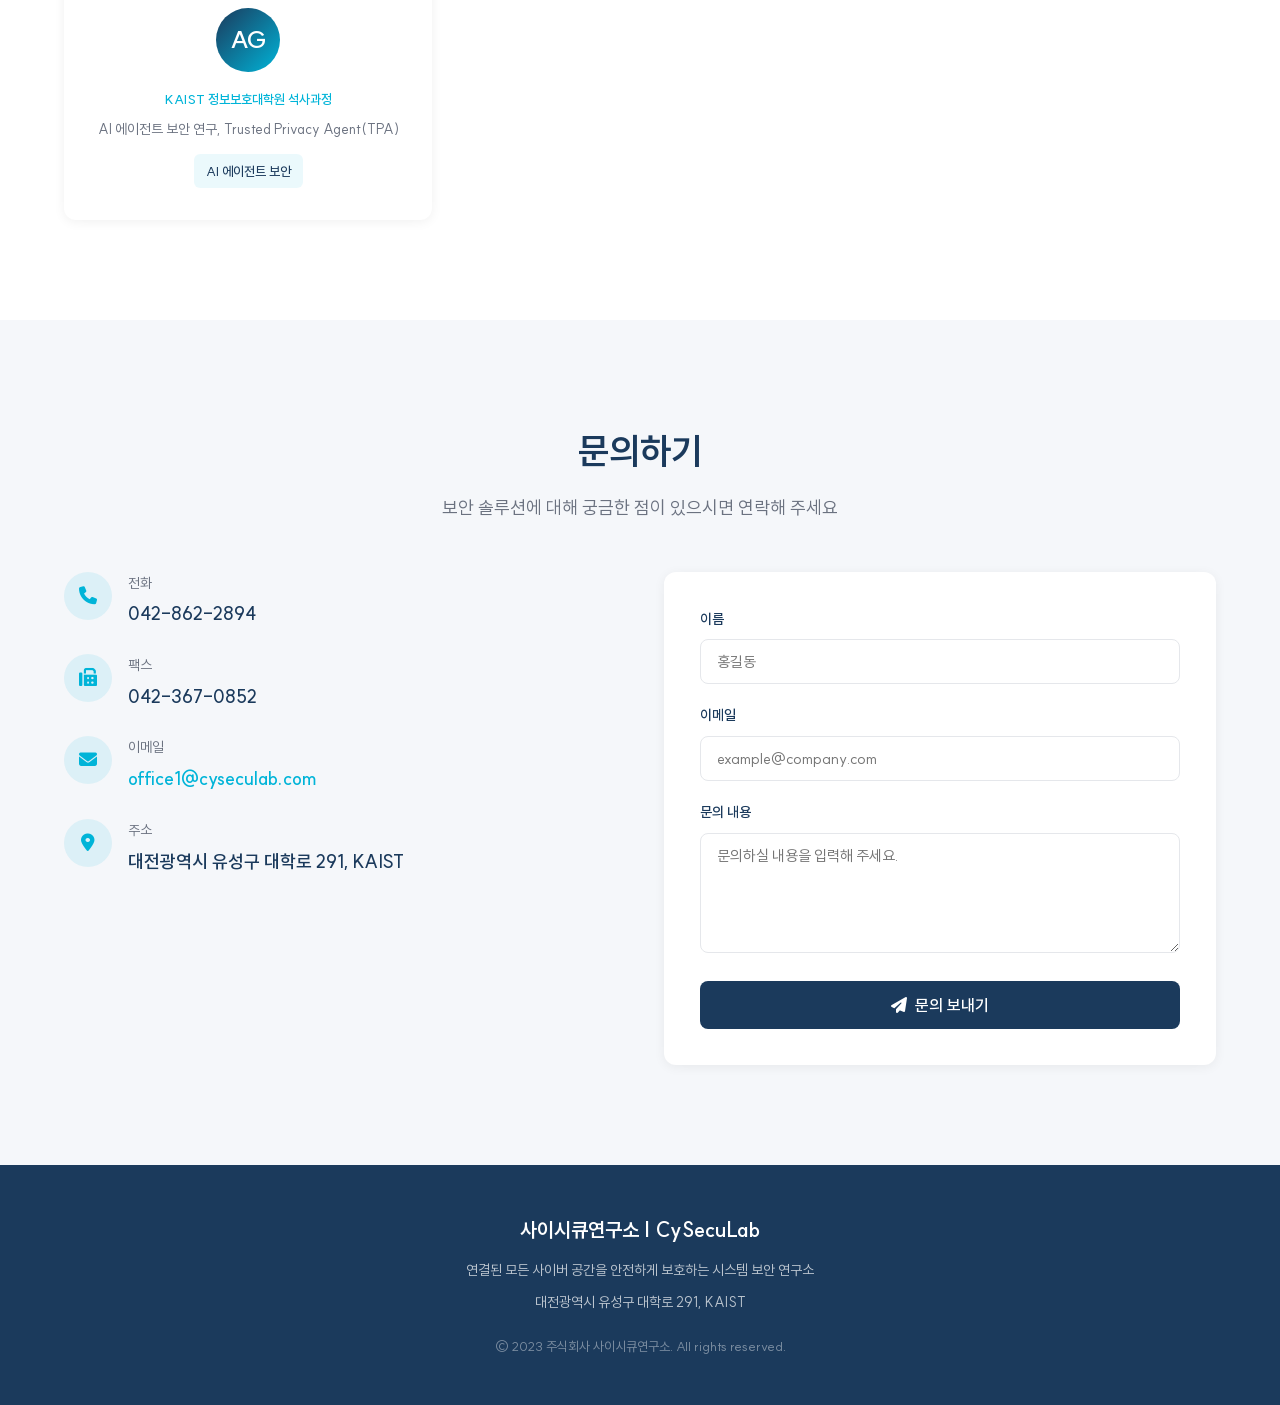
==== commit 32250a21: "fix: 이메일 주소 contact@ → office1@cyseculab.com 변경 Co-Authored-By: Claude Opus 4.6 <noreply@anthropic.c" ====
--- a/index.html
+++ b/index.html
@@ -559,7 +559,7 @@
             <div class="contact-info__icon"><i class="fa-solid fa-envelope"></i></div>
             <div>
               <p class="contact-info__label">이메일</p>
-              <p class="contact-info__value"><a href="mailto:contact@cyseculab.com">contact@cyseculab.com</a></p>
+              <p class="contact-info__value"><a href="mailto:office1@cyseculab.com">office1@cyseculab.com</a></p>
             </div>
           </div>
           <div class="contact-info__item">
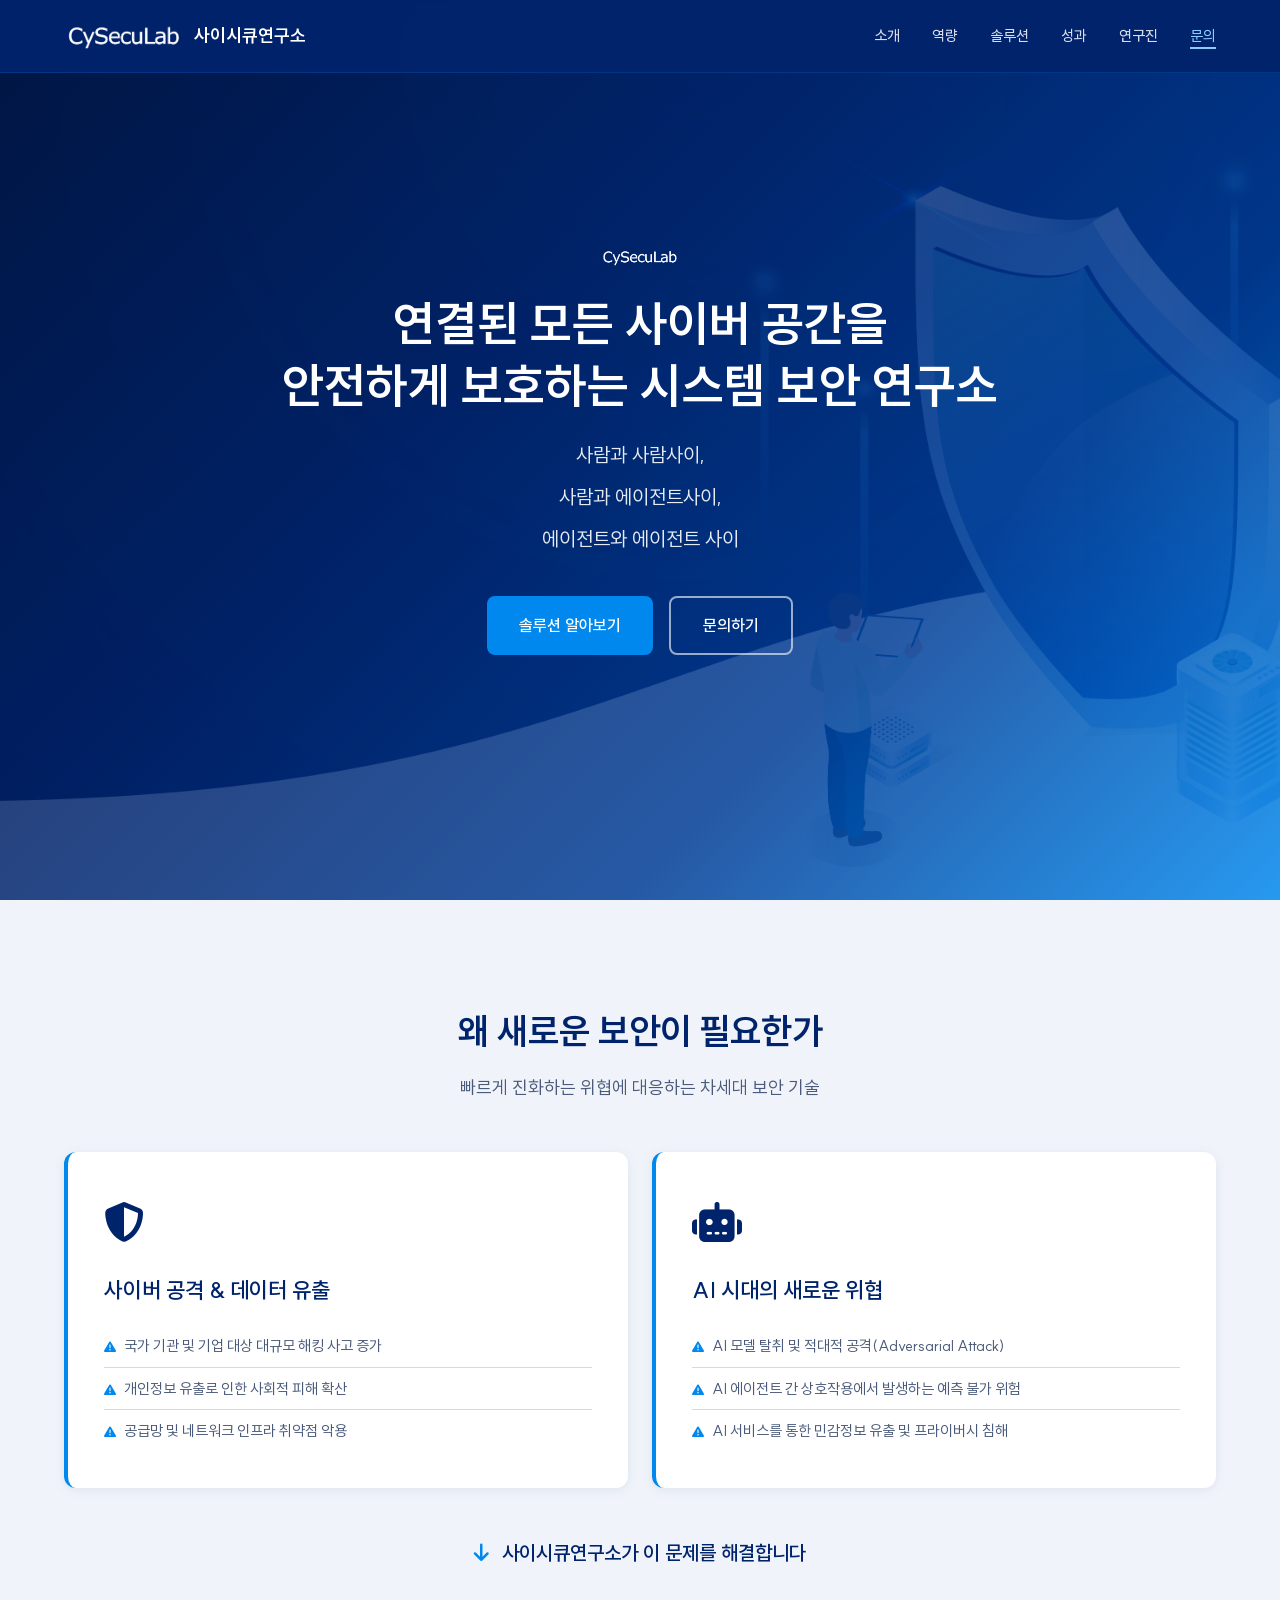
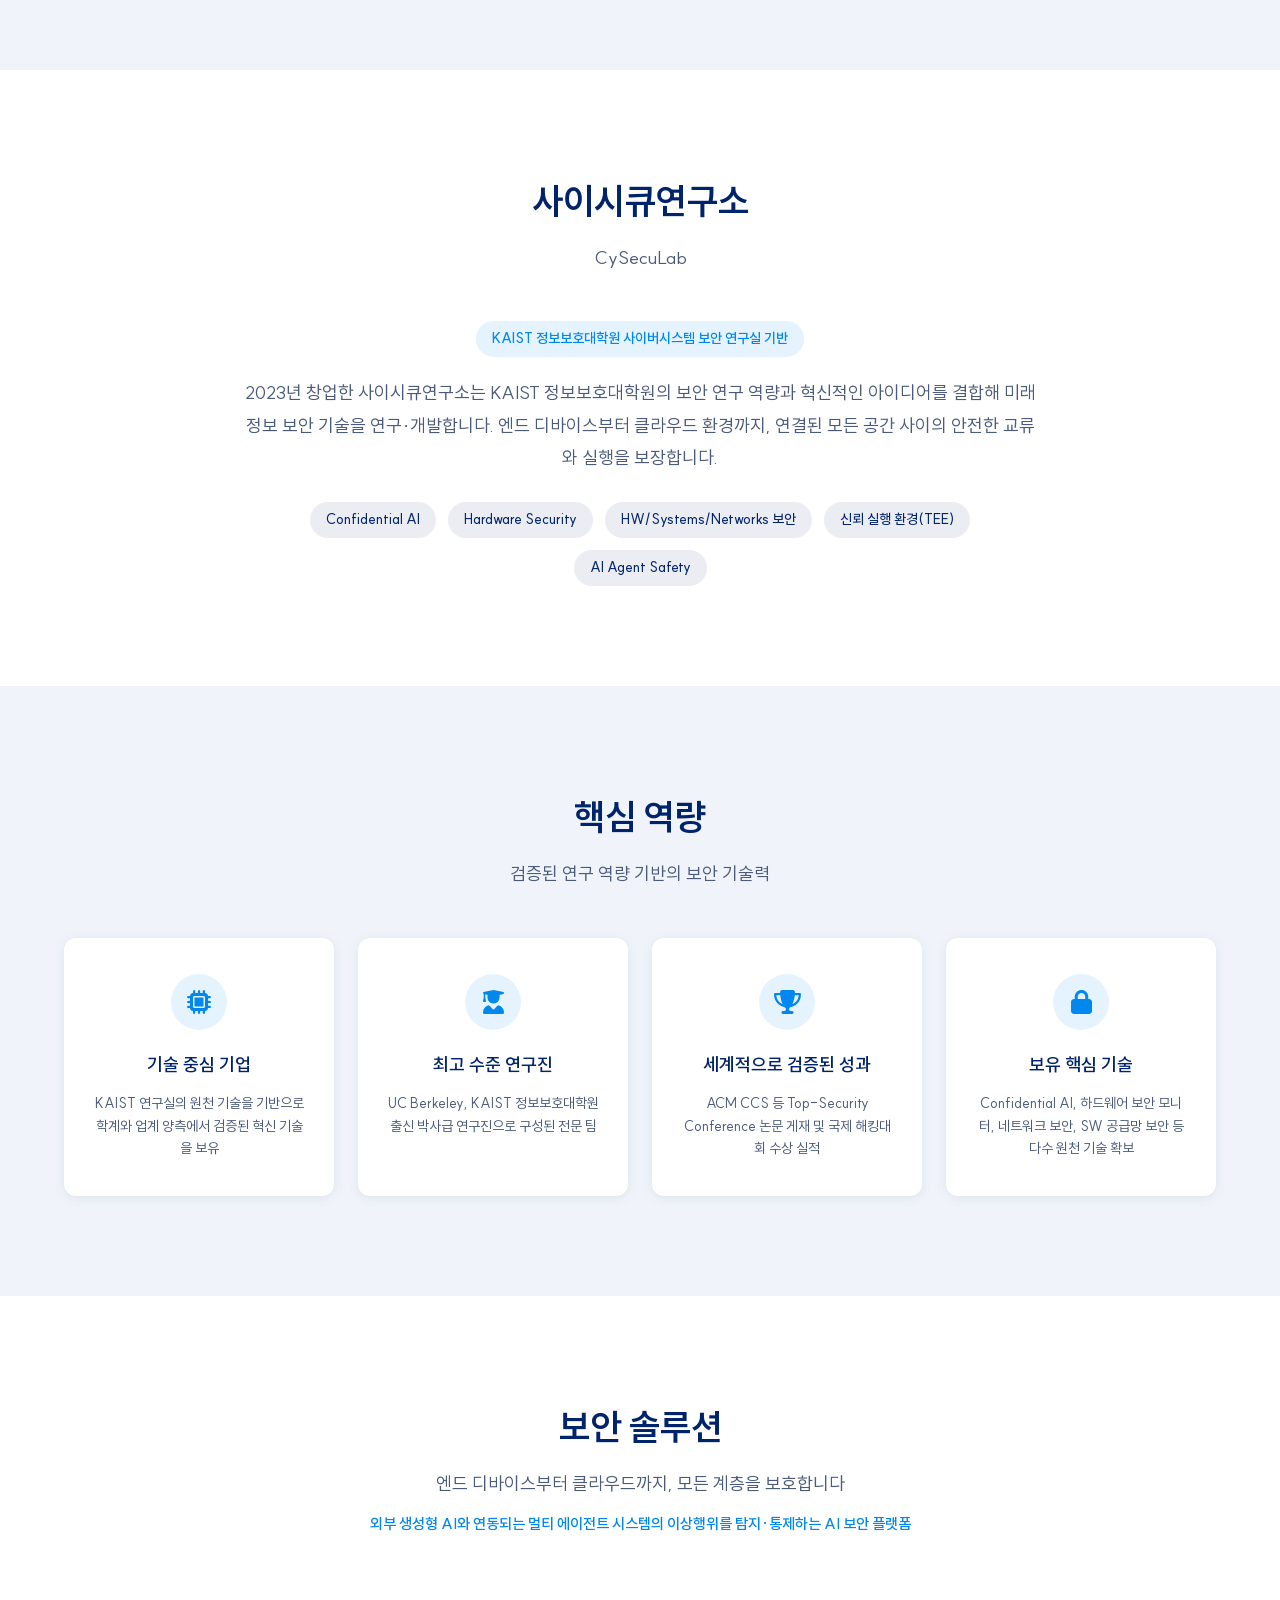
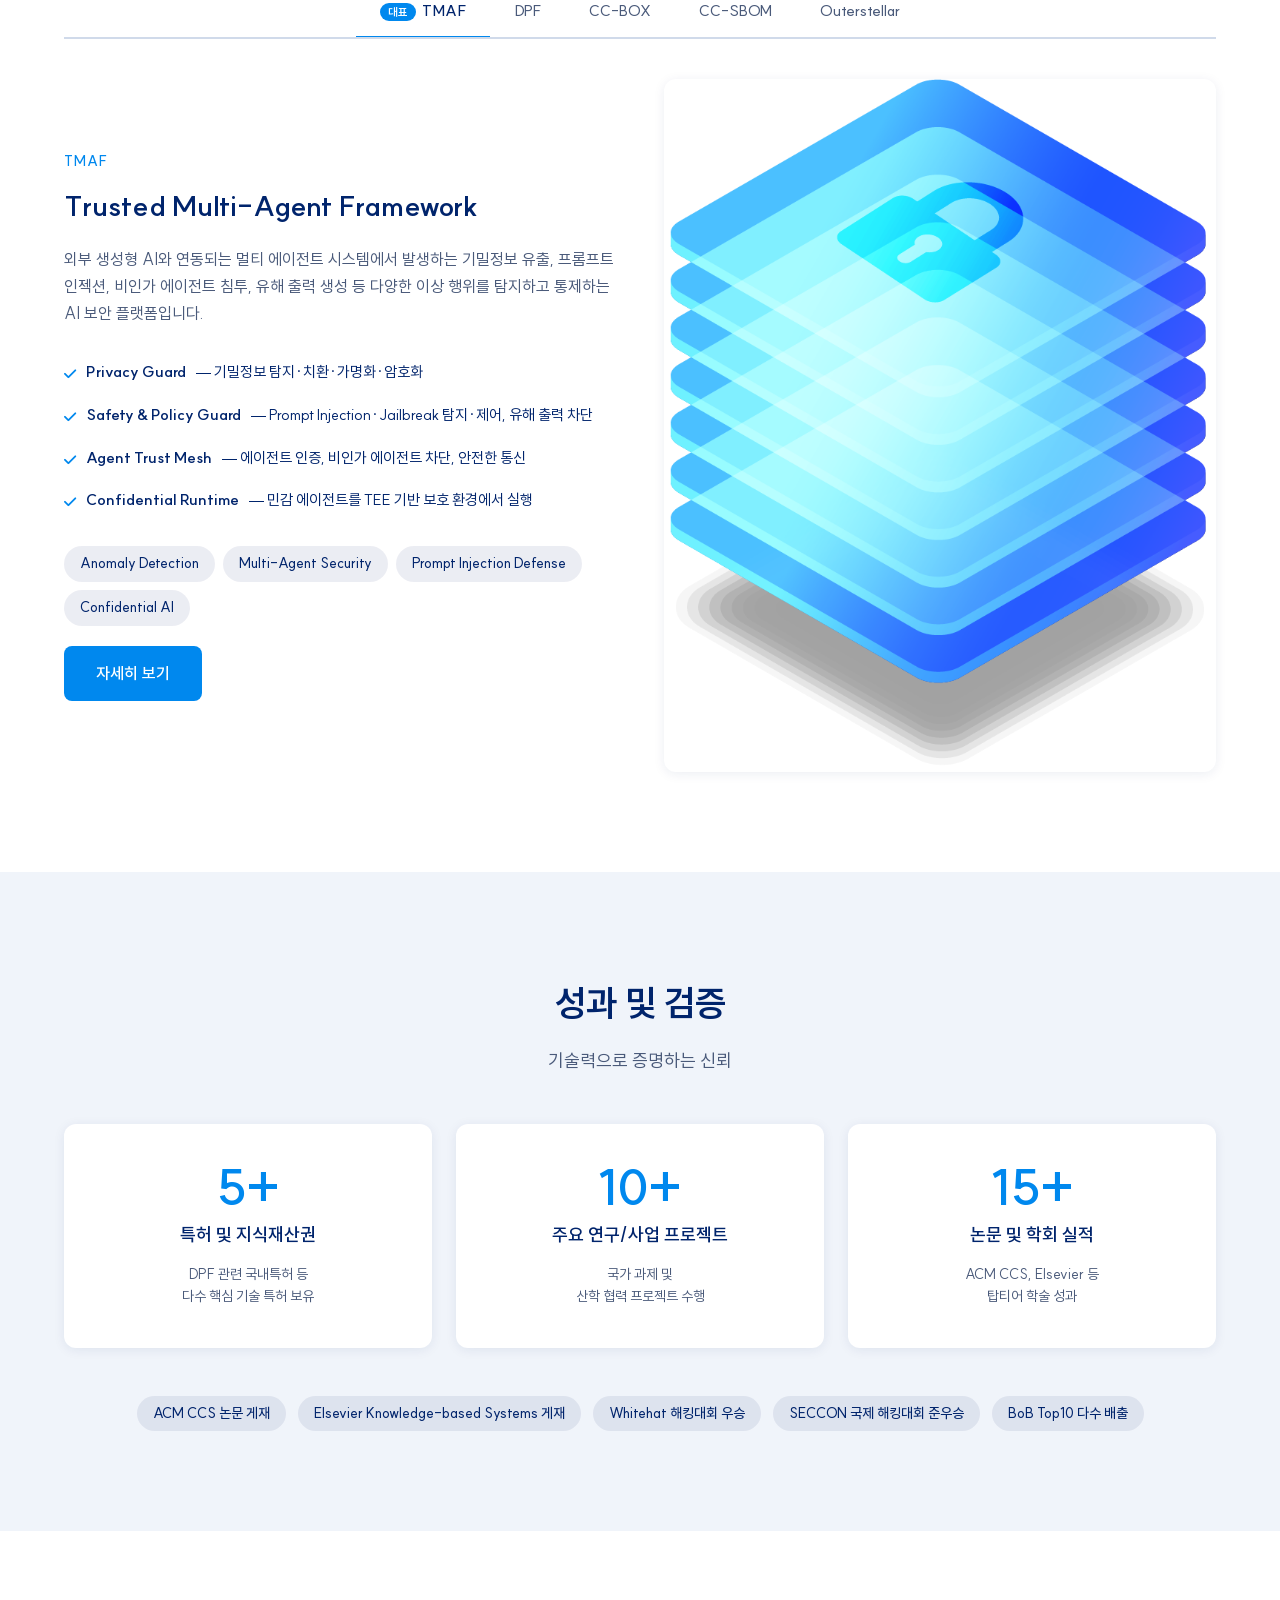
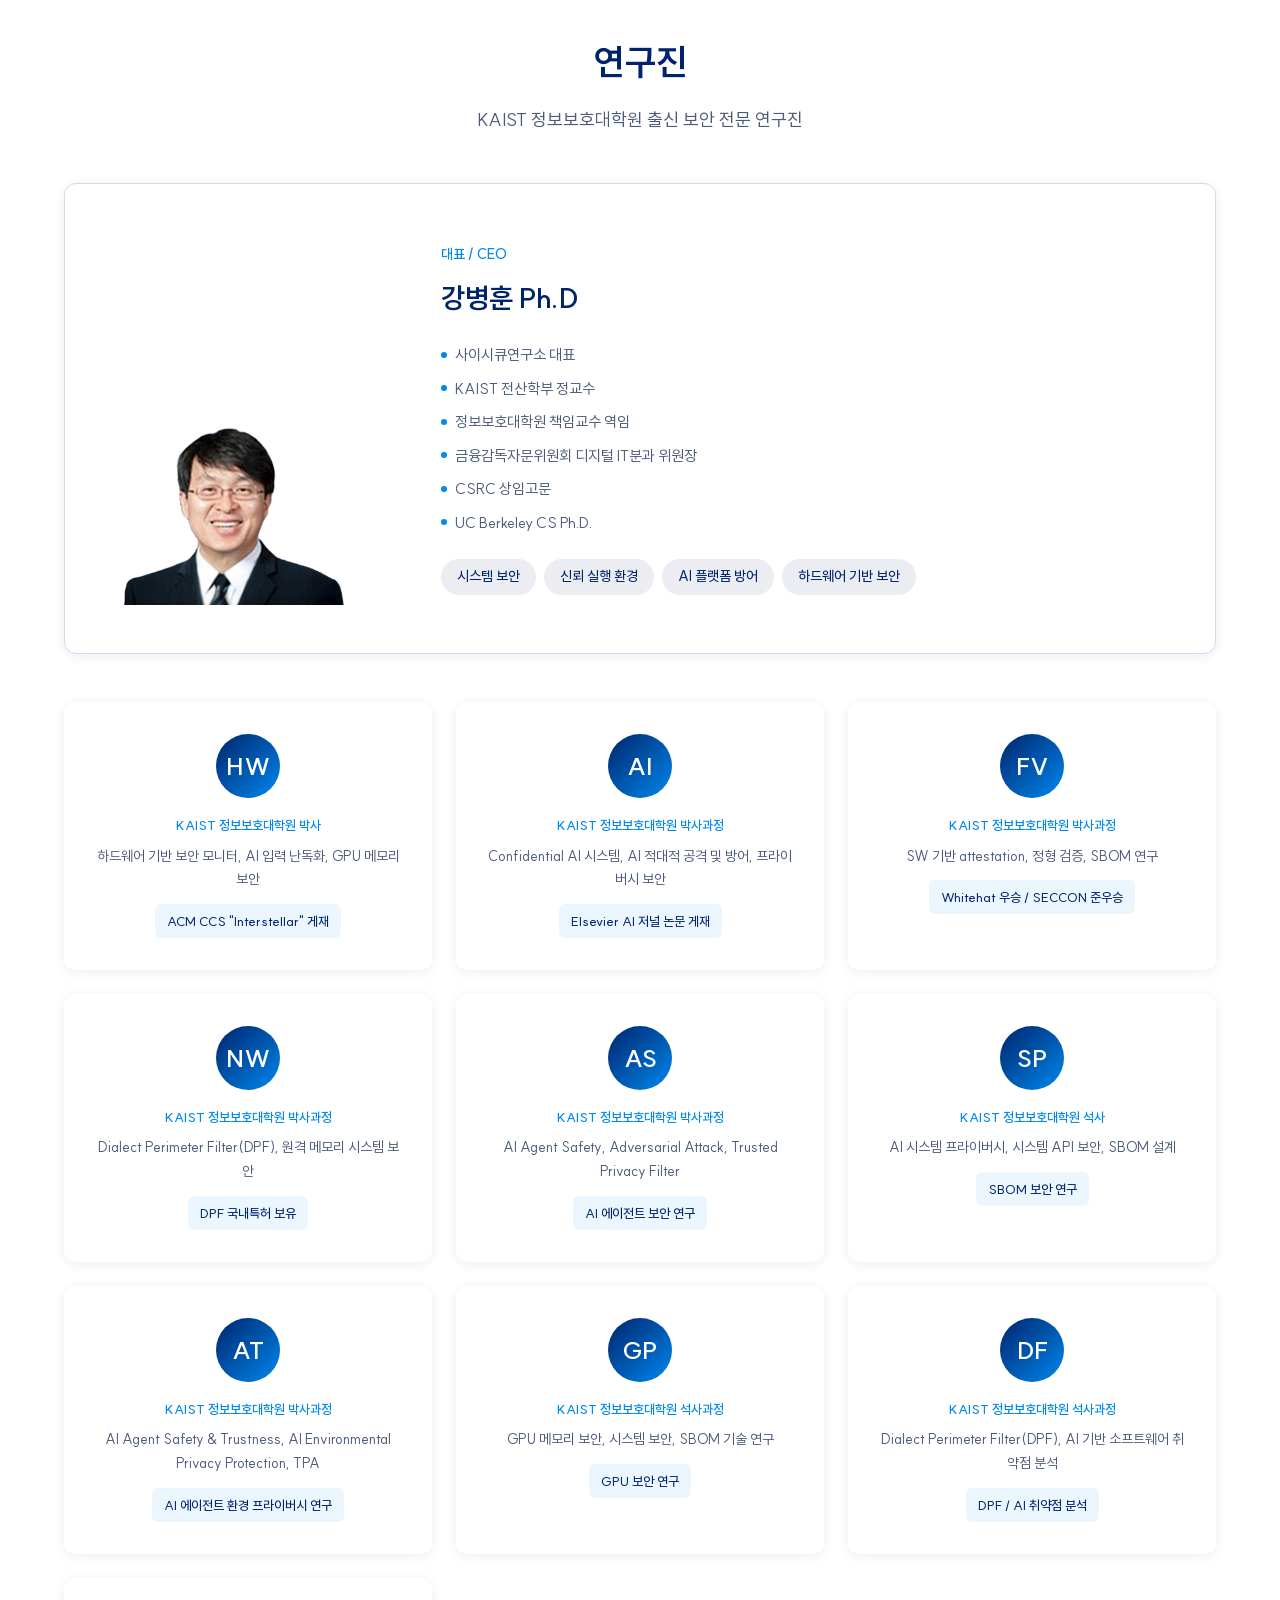
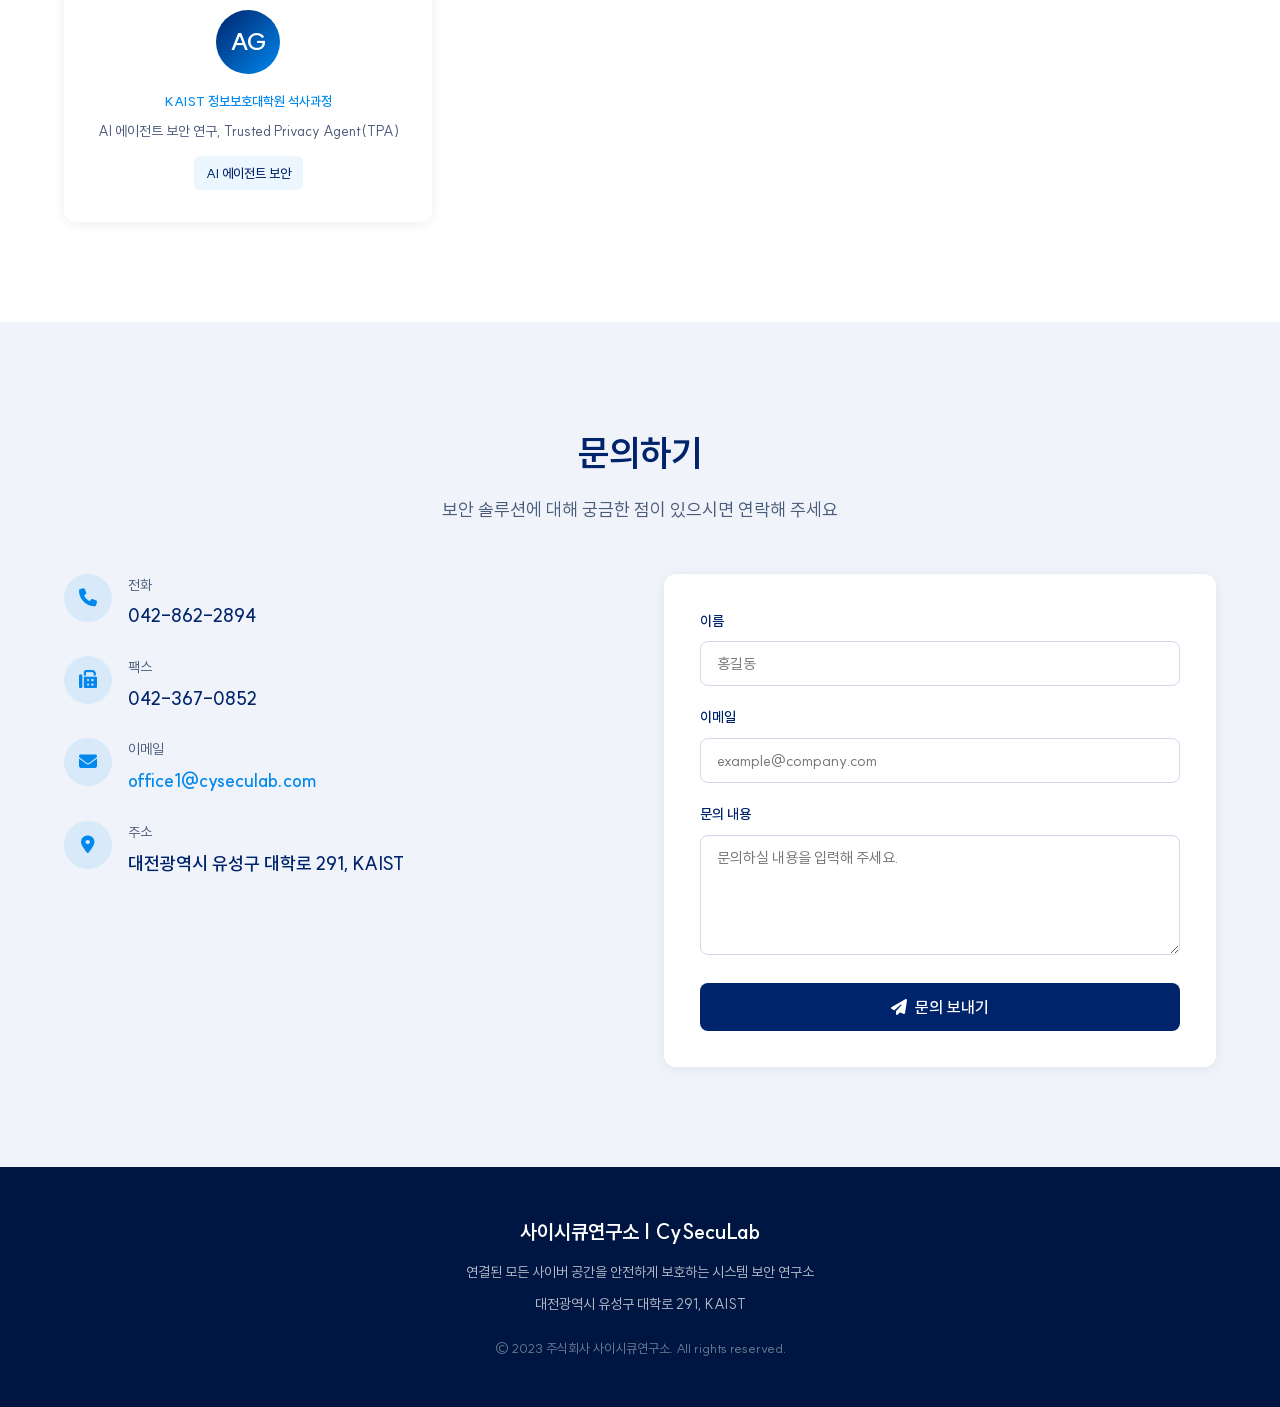
==== commit ad64107f: "fix: SEO 메타 URL을 cyseculab.com으로 변경 og:url, og:image, canonical 모두 cyseculab.com 기준으로 통일  Co-Authore" ====
--- a/index.html
+++ b/index.html
@@ -4,10 +4,23 @@
   <meta charset="UTF-8">
   <meta name="viewport" content="width=device-width, initial-scale=1.0">
   <title>사이시큐연구소 | CySecuLab - 연결된 모든 사이버 공간을 안전하게</title>
-  <meta name="description" content="KAIST 정보보호대학원 기반 시스템 보안 연구소. Confidential AI, Hardware Security, 네트워크 보안 솔루션을 제공합니다.">
+  <meta name="description" content="KAIST 정보보호대학원 기반 사이버시스템 보안 연구소. TMAF(Trusted Multi-Agent Framework), DPF, CC-BOX 등 AI 에이전트 보안·기밀 컴퓨팅·네트워크 보안 솔루션을 제공합니다.">
+  <meta name="keywords" content="사이시큐연구소, CySecuLab, KAIST, 정보보호, AI 보안, 멀티 에이전트 보안, TMAF, DPF, CC-BOX, CC-SBOM, Outerstellar, Confidential AI, 기밀 컴퓨팅, 네트워크 보안, 하드웨어 보안">
+  <meta name="author" content="사이시큐연구소 (CySecuLab)">
+  <meta property="og:title" content="사이시큐연구소 | CySecuLab">
+  <meta property="og:description" content="연결된 모든 사이버 공간을 안전하게 보호하는 시스템 보안 연구소. KAIST 기반 AI 에이전트 보안 플랫폼 TMAF를 제공합니다.">
+  <meta property="og:type" content="website">
+  <meta property="og:url" content="https://cyseculab.com/">
+  <meta property="og:image" content="https://cyseculab.com/assets/images/logo.png">
+  <meta property="og:locale" content="ko_KR">
+  <meta name="twitter:card" content="summary">
+  <meta name="twitter:title" content="사이시큐연구소 | CySecuLab">
+  <meta name="twitter:description" content="KAIST 기반 AI 에이전트 보안 플랫폼. TMAF, DPF, CC-BOX 등 차세대 보안 솔루션.">
+  <link rel="canonical" href="https://cyseculab.com/">
   <link rel="stylesheet" href="https://cdnjs.cloudflare.com/ajax/libs/font-awesome/6.5.1/css/all.min.css">
   <link rel="stylesheet" href="style.css">
   <link rel="icon" type="image/png" href="assets/images/logo.png">
+  <link rel="stylesheet" href="ppt-style.css">
 </head>
 <body>
 
@@ -15,7 +28,7 @@
   <nav class="nav">
     <div class="nav__inner">
       <a href="#" class="nav__logo">
-        <img src="assets/images/logo.png" alt="CySecuLab">
+        <img src="assets/images/logo-white.png" alt="CySecuLab">
         <span class="nav__logo-text">사이시큐연구소</span>
       </a>
       <ul class="nav__links">
@@ -38,7 +51,7 @@
   <section class="hero">
     <div class="hero__bg"></div>
     <div class="hero__content">
-      <img src="assets/images/logo.png" alt="CySecuLab" class="hero__logo">
+      <img src="assets/images/logo-white.png" alt="CySecuLab" class="hero__logo">
       <h1 class="hero__title">연결된 모든 사이버 공간을<br>안전하게 보호하는 시스템 보안 연구소</h1>
       <div class="hero__taglines">
         <p class="hero__tagline">사람과 사람사이,</p>
@@ -151,8 +164,6 @@
         <p class="section__subtitle">엔드 디바이스부터 클라우드까지, 모든 계층을 보호합니다</p>
         <p style="font-size:15px;color:var(--accent);font-weight:600;margin-top:12px;">외부 생성형 AI와 연동되는 멀티 에이전트 시스템의 이상행위를 탐지·통제하는 AI 보안 플랫폼</p>
       </div>
-
-      <!-- Desktop Tabs -->
       <div class="solutions__tabs fade-up">
         <button class="solutions__tab active" data-target="sol-tmaf"><span style="background:var(--accent);color:#fff;font-size:11px;padding:2px 8px;border-radius:10px;margin-right:6px;font-weight:700;">대표</span>TMAF</button>
         <button class="solutions__tab" data-target="sol-dpf">DPF</button>
@@ -160,9 +171,7 @@
         <button class="solutions__tab" data-target="sol-ccsbom">CC-SBOM</button>
         <button class="solutions__tab" data-target="sol-outerstellar">Outerstellar</button>
       </div>
-
       <div class="solutions__panels">
-        <!-- TMAF -->
         <div class="solutions__panel active" id="sol-tmaf">
           <div class="solution-detail">
             <div class="solution-detail__info">
@@ -188,8 +197,6 @@
             </div>
           </div>
         </div>
-
-        <!-- DPF -->
         <div class="solutions__panel" id="sol-dpf">
           <div class="solution-detail">
             <div class="solution-detail__info">
@@ -214,8 +221,6 @@
             </div>
           </div>
         </div>
-
-        <!-- CC-BOX -->
         <div class="solutions__panel" id="sol-ccbox">
           <div class="solution-detail">
             <div class="solution-detail__info">
@@ -240,8 +245,6 @@
             </div>
           </div>
         </div>
-
-        <!-- CC-SBOM -->
         <div class="solutions__panel" id="sol-ccsbom">
           <div class="solution-detail">
             <div class="solution-detail__info">
@@ -266,8 +269,6 @@
             </div>
           </div>
         </div>
-
-        <!-- Outerstellar -->
         <div class="solutions__panel" id="sol-outerstellar">
           <div class="solution-detail">
             <div class="solution-detail__info">
@@ -317,85 +318,45 @@
       <div class="solutions__accordion">
         <div class="accordion-item">
           <button class="accordion-trigger"><span><span style="background:var(--accent);color:#fff;font-size:11px;padding:2px 8px;border-radius:10px;margin-right:6px;font-weight:700;">대표</span>TMAF</span><i class="fa-solid fa-chevron-down accordion-trigger__icon"></i></button>
-          <div class="accordion-content">
-            <div class="accordion-content__inner">
-              <p class="solution-detail__desc">멀티 에이전트 AI 시스템의 데이터·행위·통신·실행환경 이상을 탐지하고 통제하는 통합 보안 플랫폼입니다.</p>
-              <ul class="solution-detail__features">
-                <li>Privacy Guard — 기밀정보 탐지·치환·가명화</li>
-                <li>Safety & Policy Guard — Prompt Injection·Jailbreak 탐지·제어</li>
-                <li>Agent Trust Mesh — 에이전트 인증, 비인가 차단</li>
-                <li>Confidential Runtime — TEE 기반 보호 실행</li>
-              </ul>
-              <a href="solutions/tmaf.html" class="btn btn--primary" style="margin-top: 12px; font-size: 14px; padding: 10px 20px;">자세히 보기</a>
-            </div>
-          </div>
+          <div class="accordion-content"><div class="accordion-content__inner">
+            <p class="solution-detail__desc">멀티 AI 에이전트 환경에서 프라이버시·안전성·신뢰성을 통합 보장하는 올인원 보안 프레임워크입니다.</p>
+            <ul class="solution-detail__features"><li>Privacy Guard — PII·기밀정보 자동 탐지 및 가명화</li><li>Safety & Policy Guard — 유해 입출력 차단 및 정책 준수</li><li>Agent Trust Mesh — 에이전트 간 상호 인증 및 권한 제어</li><li>Confidential Runtime — TEE 기반 모델·데이터 보호</li></ul>
+            <a href="solutions/tmaf.html" class="btn btn--primary" style="margin-top: 12px; font-size: 14px; padding: 10px 20px;">자세히 보기</a>
+          </div></div>
         </div>
         <div class="accordion-item">
-          <button class="accordion-trigger">
-            <span>DPF</span>
-            <i class="fa-solid fa-chevron-down accordion-trigger__icon"></i>
-          </button>
-          <div class="accordion-content">
-            <div class="accordion-content__inner">
-              <p class="solution-detail__desc">Dialect 기반 통신 체계를 활용한 차세대 네트워크 보안 시스템입니다.</p>
-              <ul class="solution-detail__features">
-                <li>Dialect 기반 제로 트러스트 구현</li>
-                <li>IoT 환경 네트워크 보안</li>
-                <li>커널 레벨 네트워킹 보안</li>
-              </ul>
-            </div>
-          </div>
+          <button class="accordion-trigger"><span>DPF</span><i class="fa-solid fa-chevron-down accordion-trigger__icon"></i></button>
+          <div class="accordion-content"><div class="accordion-content__inner">
+            <p class="solution-detail__desc">Dialect 기반 통신 체계를 활용한 차세대 네트워크 보안 시스템입니다.</p>
+            <ul class="solution-detail__features"><li>Dialect 기반 제로 트러스트 구현</li><li>IoT 환경 네트워크 보안</li><li>커널 레벨 네트워킹 보안</li></ul>
+            <a href="solutions/dpf.html" class="btn btn--primary" style="margin-top: 12px; font-size: 14px; padding: 10px 20px;">자세히 보기</a>
+          </div></div>
         </div>
         <div class="accordion-item">
-          <button class="accordion-trigger">
-            <span>CC-BOX</span>
-            <i class="fa-solid fa-chevron-down accordion-trigger__icon"></i>
-          </button>
-          <div class="accordion-content">
-            <div class="accordion-content__inner">
-              <p class="solution-detail__desc">연산 중인 데이터까지 안전하게 보호하는 기밀성 보장 보안 플랫폼입니다.</p>
-              <ul class="solution-detail__features">
-                <li>연산 중 데이터 보호</li>
-                <li>금융/의료 규제 준수</li>
-                <li>지적 재산(IP) 보호</li>
-              </ul>
-            </div>
-          </div>
+          <button class="accordion-trigger"><span>CC-BOX</span><i class="fa-solid fa-chevron-down accordion-trigger__icon"></i></button>
+          <div class="accordion-content"><div class="accordion-content__inner">
+            <p class="solution-detail__desc">연산 중인 데이터까지 안전하게 보호하는 기밀성 보장 보안 플랫폼입니다.</p>
+            <ul class="solution-detail__features"><li>연산 중 데이터 보호</li><li>금융/의료 규제 준수</li><li>지적 재산(IP) 보호</li></ul>
+            <a href="solutions/ccbox.html" class="btn btn--primary" style="margin-top: 12px; font-size: 14px; padding: 10px 20px;">자세히 보기</a>
+          </div></div>
         </div>
         <div class="accordion-item">
-          <button class="accordion-trigger">
-            <span>CC-SBOM</span>
-            <i class="fa-solid fa-chevron-down accordion-trigger__icon"></i>
-          </button>
-          <div class="accordion-content">
-            <div class="accordion-content__inner">
-              <p class="solution-detail__desc">CC-BOX와 연계하여 SBOM 생성을 지원하는 보안 솔루션입니다.</p>
-              <ul class="solution-detail__features">
-                <li>기밀정보 유출 방지</li>
-                <li>실시간 취약점 관리</li>
-                <li>규제 분야 특화</li>
-              </ul>
-            </div>
-          </div>
+          <button class="accordion-trigger"><span>CC-SBOM</span><i class="fa-solid fa-chevron-down accordion-trigger__icon"></i></button>
+          <div class="accordion-content"><div class="accordion-content__inner">
+            <p class="solution-detail__desc">CC-BOX와 연계하여 SBOM 생성을 지원하는 보안 솔루션입니다.</p>
+            <ul class="solution-detail__features"><li>기밀정보 유출 방지</li><li>실시간 취약점 관리</li><li>규제 분야 특화</li></ul>
+            <a href="solutions/ccsbom.html" class="btn btn--primary" style="margin-top: 12px; font-size: 14px; padding: 10px 20px;">자세히 보기</a>
+          </div></div>
         </div>
         <div class="accordion-item">
-          <button class="accordion-trigger">
-            <span>Outerstellar</span>
-            <i class="fa-solid fa-chevron-down accordion-trigger__icon"></i>
-          </button>
-          <div class="accordion-content">
-            <div class="accordion-content__inner">
-              <p class="solution-detail__desc">하드웨어 기반 명령어 흐름 모니터링으로 시스템 무결성을 보장합니다.</p>
-              <ul class="solution-detail__features">
-                <li>하드웨어 수준 명령어 흐름 모니터링</li>
-                <li>OS 커널 무결성 검증</li>
-                <li>ACM CCS 검증 기술 기반</li>
-              </ul>
-            </div>
-          </div>
-        </div>
-      </div>
-
+          <button class="accordion-trigger"><span>Outerstellar</span><i class="fa-solid fa-chevron-down accordion-trigger__icon"></i></button>
+          <div class="accordion-content"><div class="accordion-content__inner">
+            <p class="solution-detail__desc">하드웨어 기반 명령어 흐름 모니터링으로 시스템 무결성을 보장합니다.</p>
+            <ul class="solution-detail__features"><li>하드웨어 수준 명령어 흐름 모니터링</li><li>OS 커널 무결성 검증</li><li>ACM CCS 검증 기술 기반</li></ul>
+            <a href="solutions/outerstellar.html" class="btn btn--primary" style="margin-top: 12px; font-size: 14px; padding: 10px 20px;">자세히 보기</a>
+          </div></div>
+        </div>
+      </div>
     </div>
   </section>
 
@@ -442,8 +403,6 @@
         <h2 class="section__title">연구진</h2>
         <p class="section__subtitle">KAIST 정보보호대학원 출신 보안 전문 연구진</p>
       </div>
-
-      <!-- CEO -->
       <div class="team__ceo fade-up">
         <img src="assets/images/ceo-photo.png" alt="강병훈 교수" class="team__ceo-photo">
         <div>
@@ -465,8 +424,6 @@
           </div>
         </div>
       </div>
-
-      <!-- Researchers -->
       <div class="team__grid fade-up">
         <div class="team-card">
           <div class="team-card__avatar">HW</div>
@@ -543,49 +500,26 @@
         <div class="contact-info">
           <div class="contact-info__item">
             <div class="contact-info__icon"><i class="fa-solid fa-phone"></i></div>
-            <div>
-              <p class="contact-info__label">전화</p>
-              <p class="contact-info__value">042-862-2894</p>
-            </div>
+            <div><p class="contact-info__label">전화</p><p class="contact-info__value">042-862-2894</p></div>
           </div>
           <div class="contact-info__item">
             <div class="contact-info__icon"><i class="fa-solid fa-fax"></i></div>
-            <div>
-              <p class="contact-info__label">팩스</p>
-              <p class="contact-info__value">042-367-0852</p>
-            </div>
+            <div><p class="contact-info__label">팩스</p><p class="contact-info__value">042-367-0852</p></div>
           </div>
           <div class="contact-info__item">
             <div class="contact-info__icon"><i class="fa-solid fa-envelope"></i></div>
-            <div>
-              <p class="contact-info__label">이메일</p>
-              <p class="contact-info__value"><a href="mailto:office1@cyseculab.com">office1@cyseculab.com</a></p>
-            </div>
+            <div><p class="contact-info__label">이메일</p><p class="contact-info__value"><a href="mailto:office1@cyseculab.com">office1@cyseculab.com</a></p></div>
           </div>
           <div class="contact-info__item">
             <div class="contact-info__icon"><i class="fa-solid fa-location-dot"></i></div>
-            <div>
-              <p class="contact-info__label">주소</p>
-              <p class="contact-info__value">대전광역시 유성구 대학로 291, KAIST</p>
-            </div>
+            <div><p class="contact-info__label">주소</p><p class="contact-info__value">대전광역시 유성구 대학로 291, KAIST</p></div>
           </div>
         </div>
         <form class="contact-form" id="contactForm">
-          <div class="form-group">
-            <label for="name">이름</label>
-            <input type="text" id="name" name="name" placeholder="홍길동" required>
-          </div>
-          <div class="form-group">
-            <label for="email">이메일</label>
-            <input type="email" id="email" name="email" placeholder="example@company.com" required>
-          </div>
-          <div class="form-group">
-            <label for="message">문의 내용</label>
-            <textarea id="message" name="message" placeholder="문의하실 내용을 입력해 주세요." required></textarea>
-          </div>
-          <button type="submit" class="btn btn--dark" style="width: 100%;">
-            <i class="fa-solid fa-paper-plane" style="margin-right: 8px;"></i>문의 보내기
-          </button>
+          <div class="form-group"><label for="name">이름</label><input type="text" id="name" name="name" placeholder="홍길동" required></div>
+          <div class="form-group"><label for="email">이메일</label><input type="email" id="email" name="email" placeholder="example@company.com" required></div>
+          <div class="form-group"><label for="message">문의 내용</label><textarea id="message" name="message" placeholder="문의하실 내용을 입력해 주세요." required></textarea></div>
+          <button type="submit" class="btn btn--dark" style="width: 100%;"><i class="fa-solid fa-paper-plane" style="margin-right: 8px;"></i>문의 보내기</button>
         </form>
       </div>
     </div>
--- a/ppt-style.css
+++ b/ppt-style.css
@@ -0,0 +1,197 @@
+/* ============================================
+   CySecuLab - PPT Original Color Theme
+   Deep Navy + Blue accent
+   ============================================ */
+
+:root {
+  --primary: #00246C;
+  --primary-light: #003D96;
+  --primary-medium: #00438F;
+  --accent: #0088EE;
+  --accent-hover: #006FCB;
+  --accent-light: #89CCFF;
+  --accent-purple: #7B90F9;
+  --bg: #FFFFFF;
+  --bg-alt: #F0F4FA;
+  --bg-dark: #001642;
+  --text: #00246C;
+  --text-secondary: #4A5A7A;
+  --border: #D0DAEA;
+  --success: #0088EE;
+  --shadow: 0 2px 12px rgba(0,36,108,0.08);
+  --shadow-hover: 0 4px 20px rgba(0,36,108,0.14);
+  --radius: 12px;
+  --radius-sm: 8px;
+  --container: 1200px;
+  --section-gap: 100px;
+  --block-gap: 48px;
+  --card-gap: 24px;
+  --transition: 0.3s ease;
+}
+
+/* --- Hero Override --- */
+.hero {
+  background: linear-gradient(135deg, #001642 0%, #00246C 40%, #003D96 70%, #0088EE 100%);
+}
+
+/* --- Nav Override --- */
+.nav {
+  background: rgba(0,36,108,0.97);
+  border-bottom: 1px solid rgba(0,136,238,0.2);
+}
+.nav--scrolled {
+  box-shadow: 0 2px 20px rgba(0,36,108,0.2);
+}
+.nav__logo-text {
+  color: #fff;
+}
+.nav__links a {
+  color: rgba(255,255,255,0.85);
+}
+.nav__links a:hover,
+.nav__links a.active {
+  color: var(--accent-light);
+}
+.nav__links a::after {
+  background: var(--accent-light);
+}
+.nav__mobile-toggle span {
+  background: #fff;
+}
+
+/* --- Section Title Override --- */
+.section__title {
+  color: var(--primary);
+}
+
+/* --- Problem Card Override --- */
+.problem-card {
+  border-left-color: var(--accent);
+}
+.problem-card__title {
+  color: var(--primary);
+}
+.problem-card__list li::before {
+  color: var(--accent);
+}
+
+/* --- About Override --- */
+.about__label {
+  background: rgba(0,136,238,0.1);
+  color: var(--accent);
+}
+.badge {
+  background: rgba(0,36,108,0.08);
+  color: var(--primary);
+}
+
+/* --- Capability Card Override --- */
+.cap-card__icon {
+  background: rgba(0,136,238,0.1);
+  color: var(--accent);
+}
+.cap-card__title {
+  color: var(--primary);
+}
+
+/* --- Solution Tab Override --- */
+.solutions__tab.active {
+  color: var(--primary);
+  border-bottom-color: var(--accent);
+}
+.solution-detail__name {
+  color: var(--accent);
+}
+.solution-detail__title {
+  color: var(--primary);
+}
+.solution-detail__features li::before {
+  color: var(--accent);
+}
+
+/* --- Stat Card Override --- */
+.stat-card__number {
+  color: var(--accent);
+}
+.stat-card__label {
+  color: var(--primary);
+}
+
+/* --- Team Override --- */
+.team__ceo {
+  border: 1px solid var(--border);
+}
+.team__ceo-label {
+  color: var(--accent);
+}
+.team__ceo-name {
+  color: var(--primary);
+}
+.team-card__avatar {
+  background: linear-gradient(135deg, var(--primary), var(--accent));
+}
+.team-card__degree {
+  color: var(--accent);
+}
+.team-card__highlight {
+  background: rgba(0,136,238,0.08);
+  color: var(--primary);
+}
+
+/* --- Contact Override --- */
+.contact-info__icon {
+  background: rgba(0,136,238,0.1);
+  color: var(--accent);
+}
+.contact-info__value {
+  color: var(--primary);
+}
+.contact-info__value a {
+  color: var(--accent);
+}
+.form-group input:focus,
+.form-group textarea:focus {
+  border-color: var(--accent);
+}
+.btn--dark {
+  background: var(--primary);
+}
+.btn--dark:hover {
+  background: var(--primary-light);
+}
+.btn--primary {
+  background: var(--accent);
+}
+.btn--primary:hover {
+  background: var(--accent-hover);
+  box-shadow: 0 4px 12px rgba(0,136,238,0.3);
+}
+
+/* --- Footer Override --- */
+.footer {
+  background: var(--bg-dark);
+}
+
+/* --- Alt section bg --- */
+.section--alt {
+  background: var(--bg-alt);
+}
+
+/* --- Accent transitions --- */
+a {
+  color: var(--accent);
+}
+a:hover {
+  color: var(--accent-hover);
+}
+
+/* --- Mobile nav override --- */
+@media (max-width: 768px) {
+  .nav__links {
+    background: var(--primary);
+    border-bottom: 1px solid rgba(0,136,238,0.2);
+  }
+  .nav__links a {
+    color: rgba(255,255,255,0.9);
+  }
+}
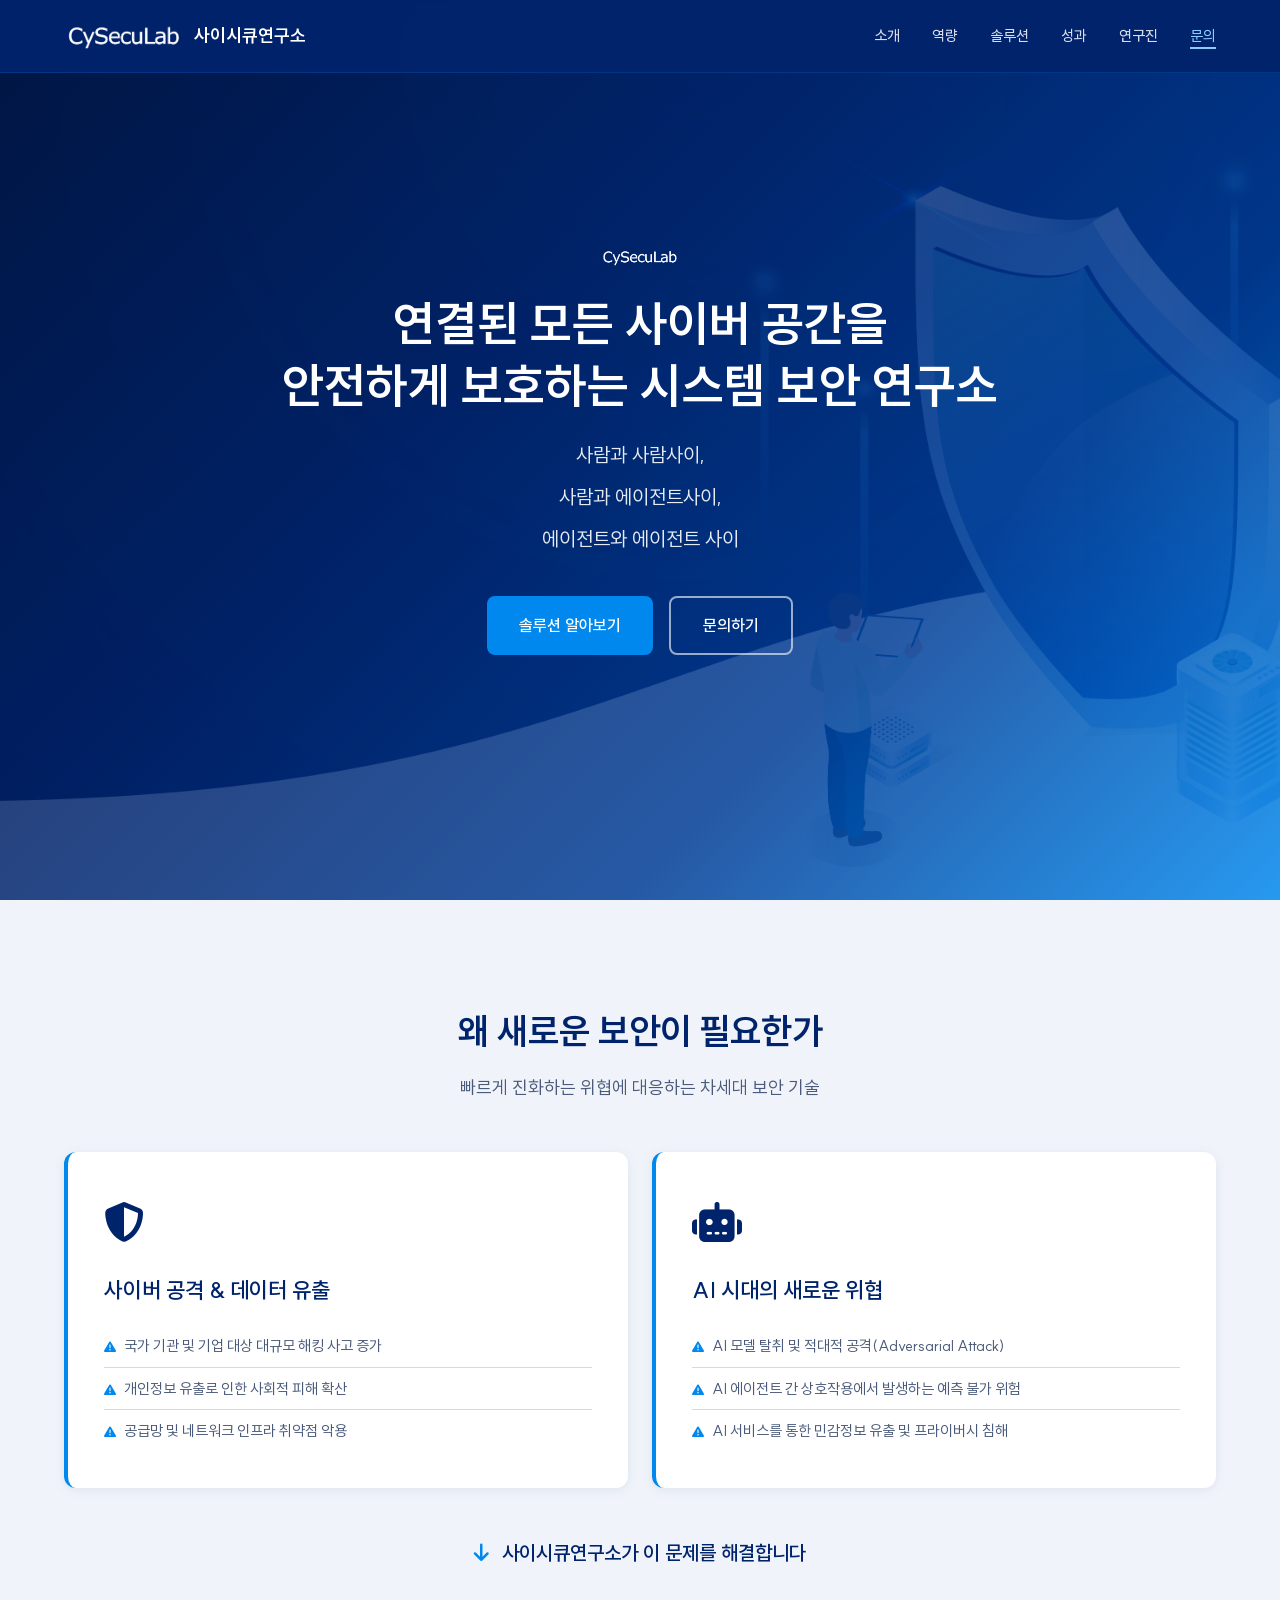
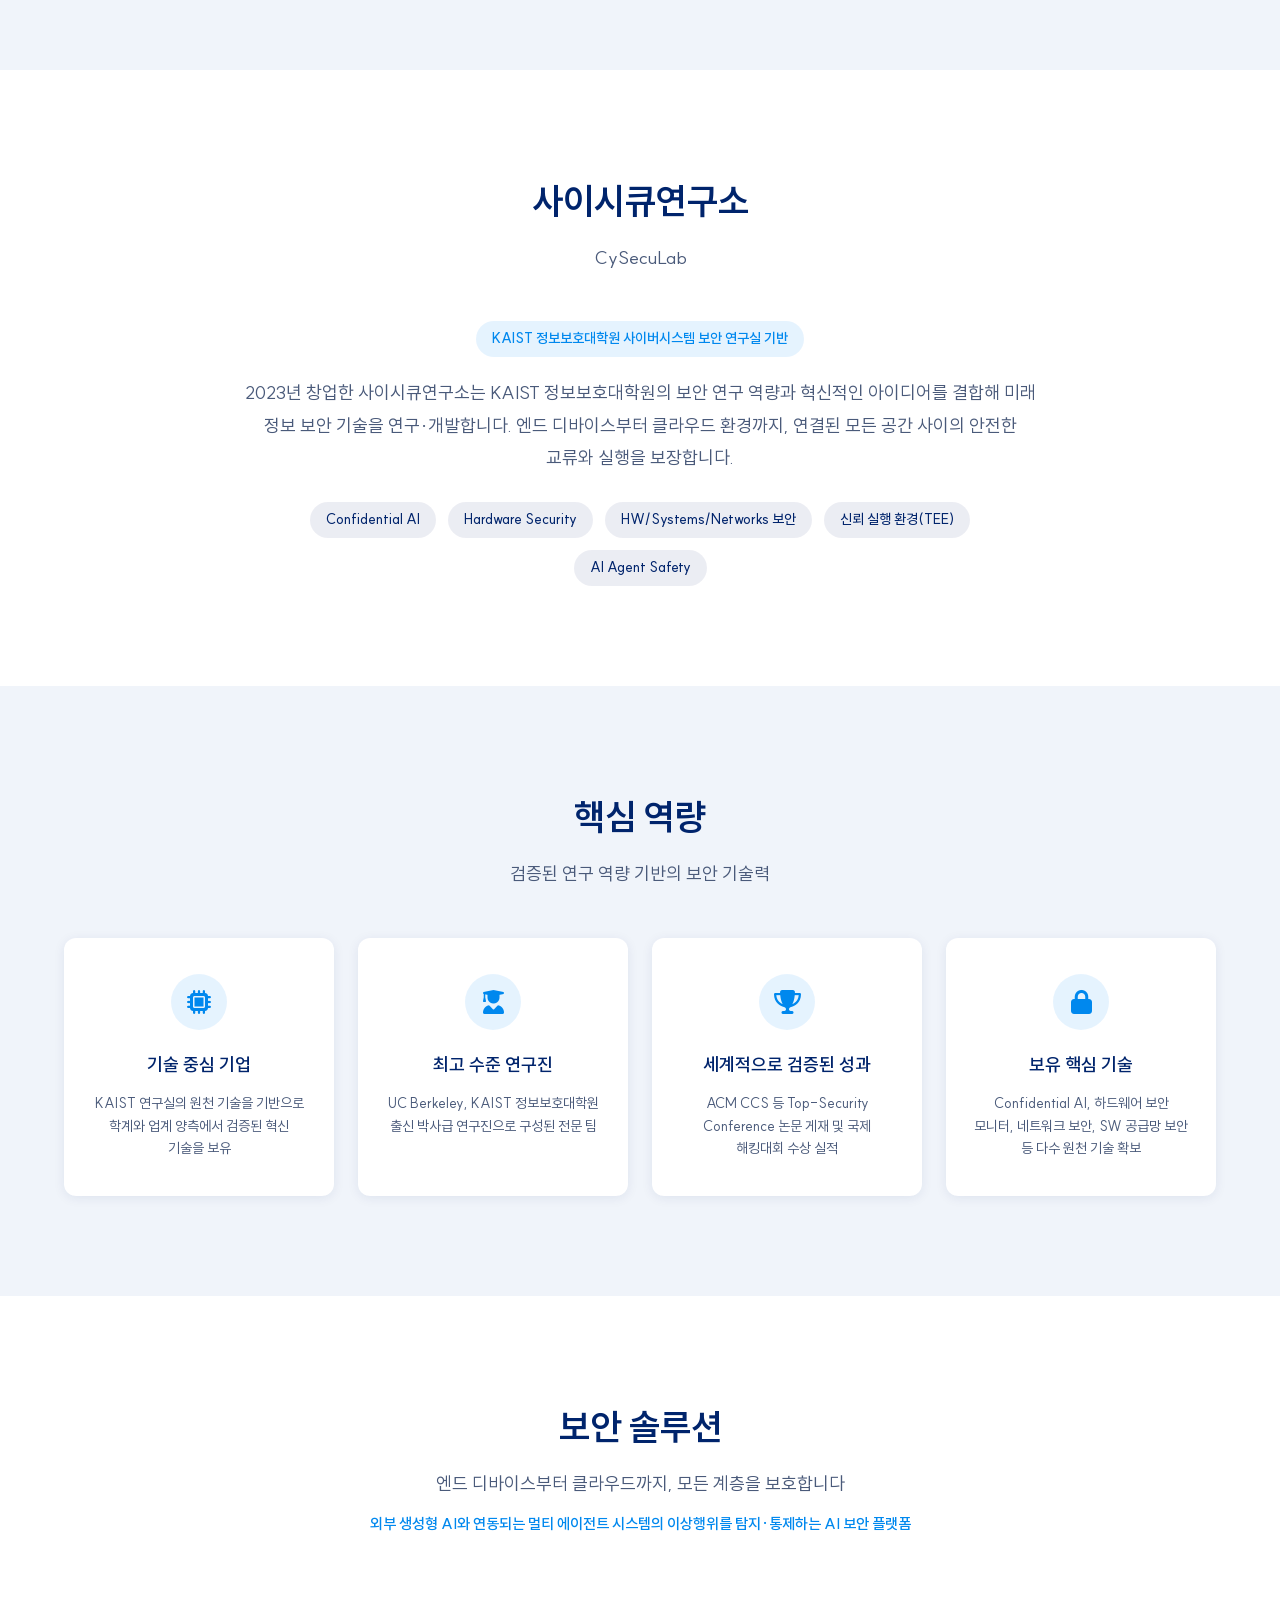
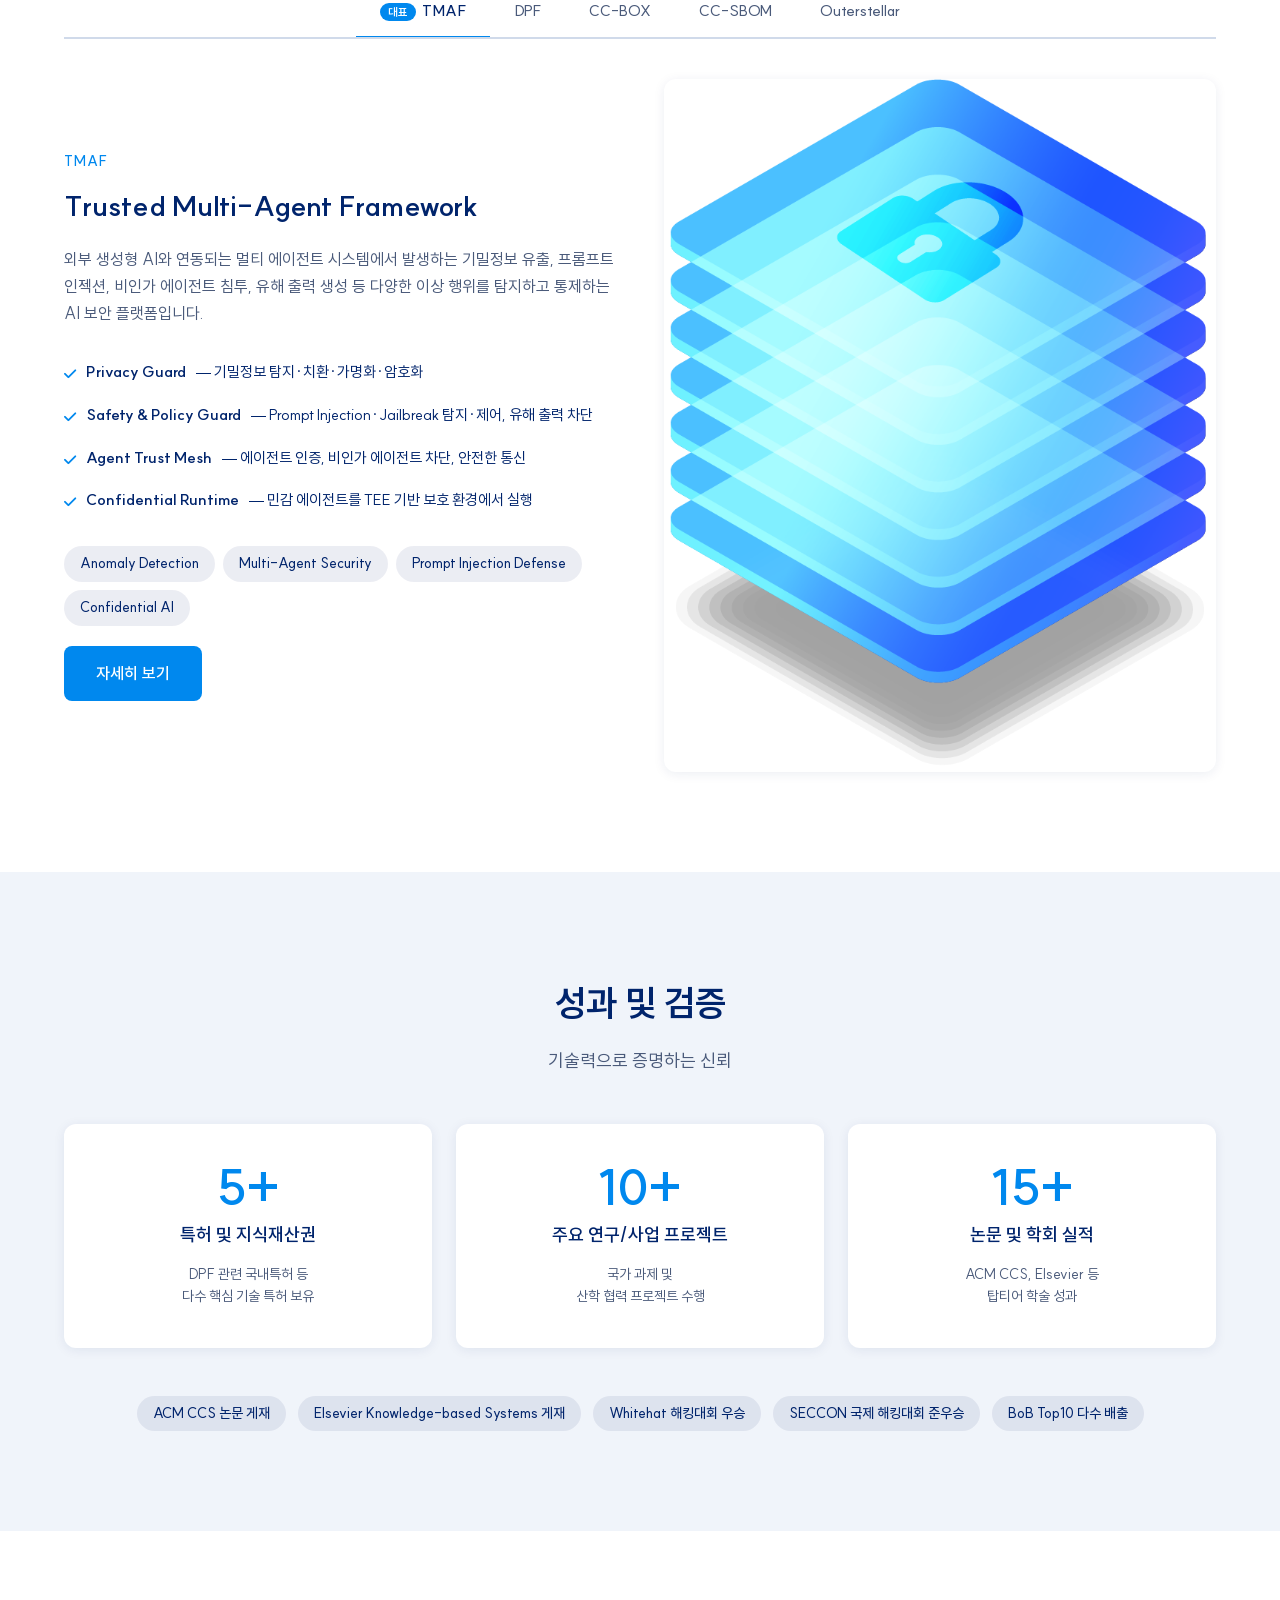
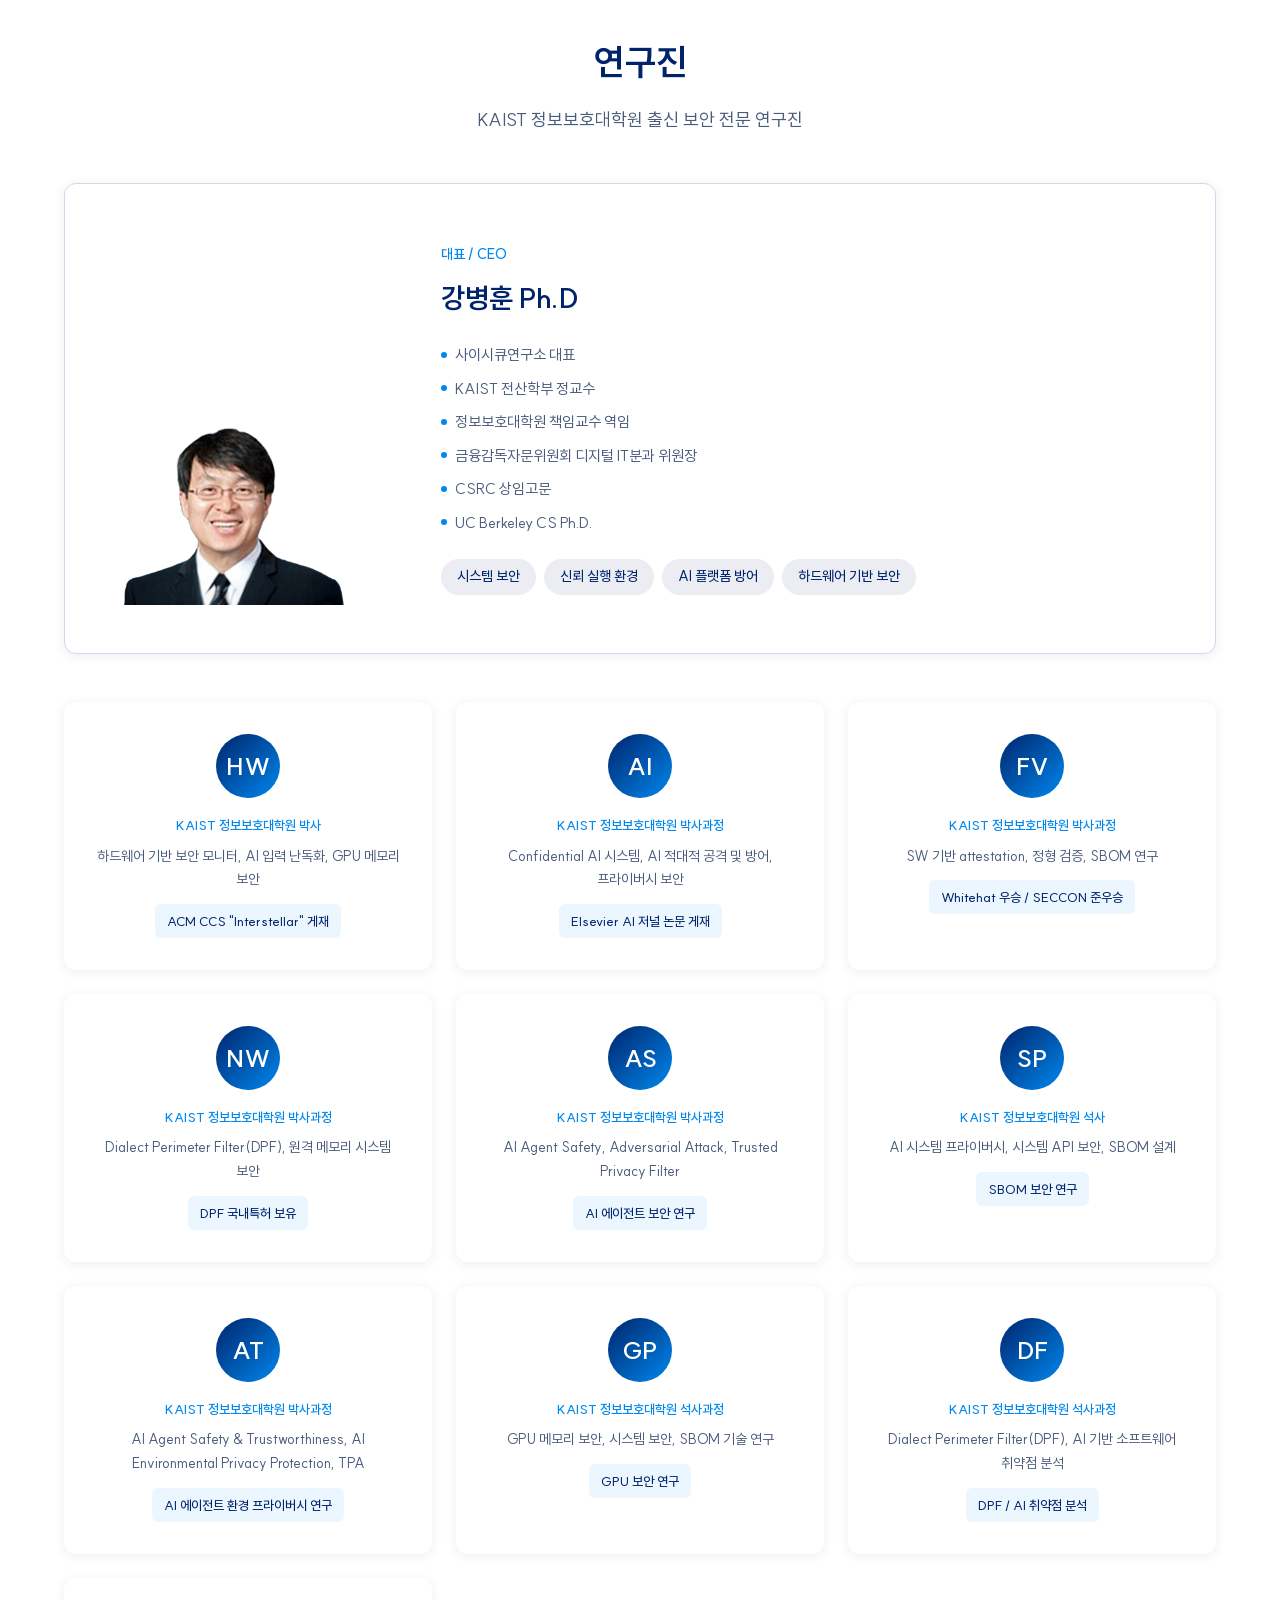
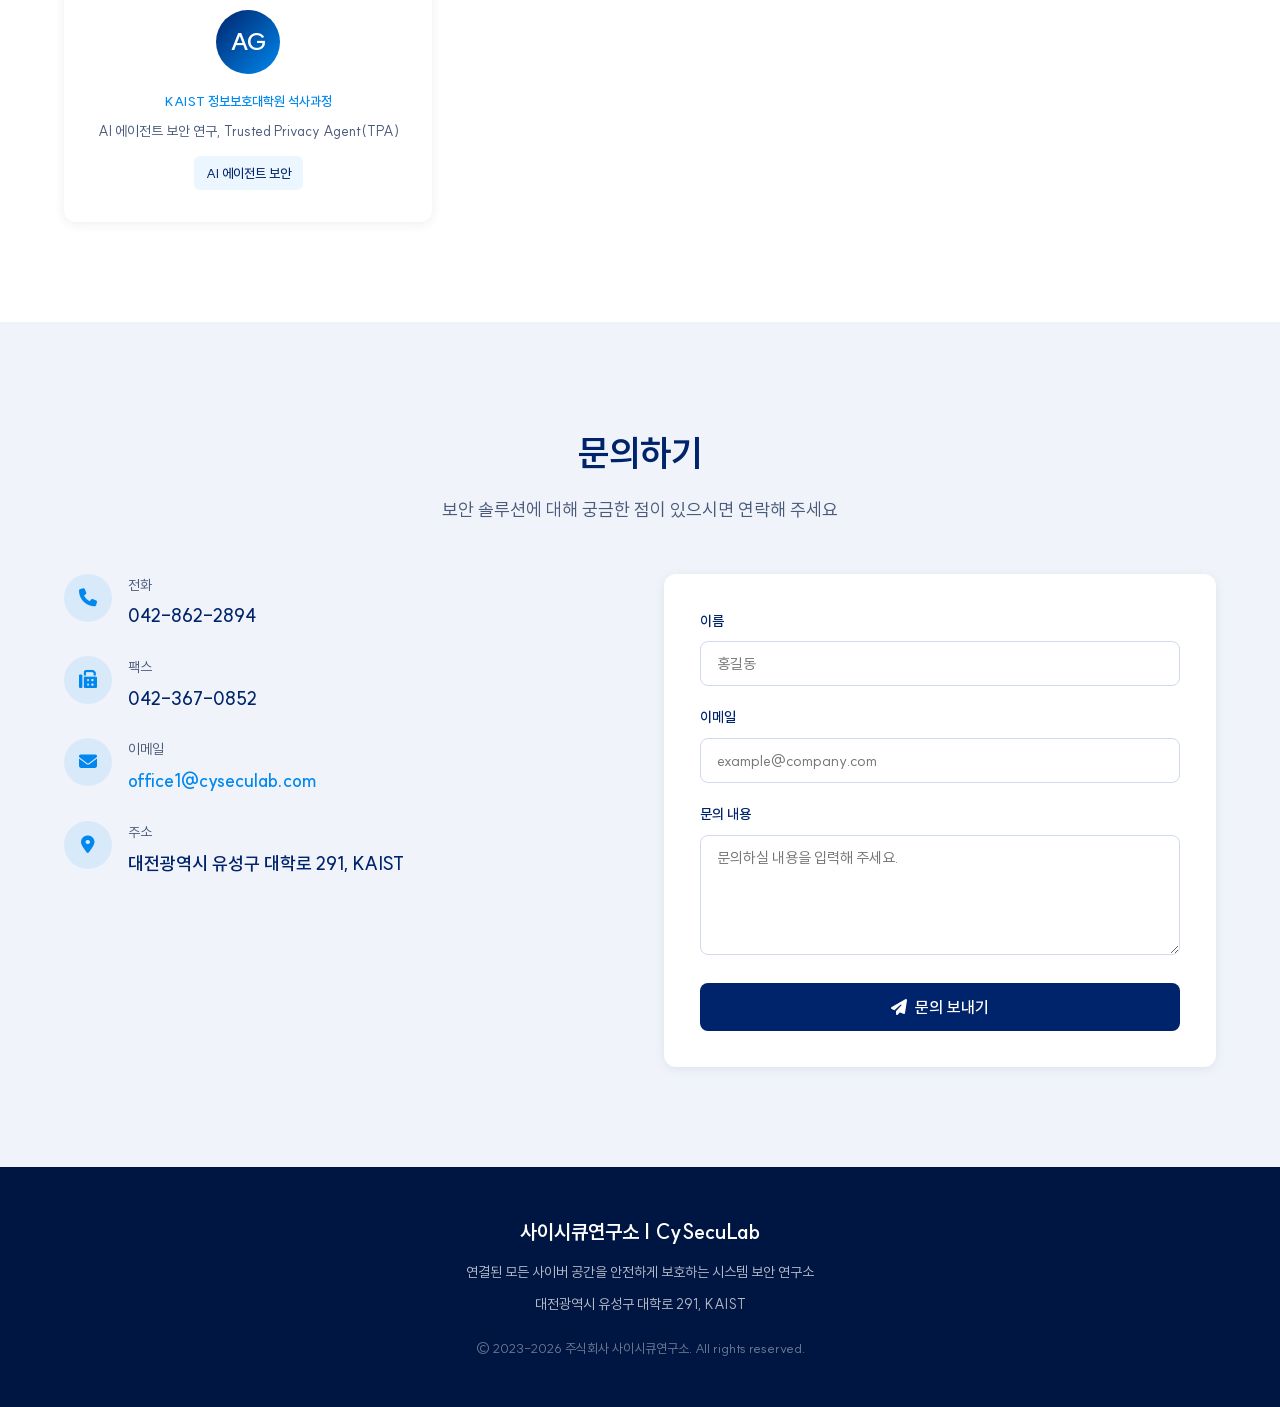
==== commit d96779ed: "fix: 콘텐츠 리뷰 반영 — 오타, 연도, 이미지, 리다이렉트 - Trustness → Trustworthiness 수정 - solution-tsa.png → solution-t" ====
--- a/index.html
+++ b/index.html
@@ -193,7 +193,7 @@
               <a href="solutions/tmaf.html" class="btn btn--primary" style="margin-top: 20px;">자세히 보기</a>
             </div>
             <div class="solution-detail__image">
-              <img src="assets/images/solution-tsa.png" alt="TMAF 아키텍처">
+              <img src="assets/images/solution-tmaf.png" alt="TMAF 아키텍처">
             </div>
           </div>
         </div>
@@ -464,7 +464,7 @@
         <div class="team-card">
           <div class="team-card__avatar">AT</div>
           <p class="team-card__degree">KAIST 정보보호대학원 박사과정</p>
-          <p class="team-card__field">AI Agent Safety & Trustness, AI Environmental Privacy Protection, TPA</p>
+          <p class="team-card__field">AI Agent Safety & Trustworthiness, AI Environmental Privacy Protection, TPA</p>
           <span class="team-card__highlight">AI 에이전트 환경 프라이버시 연구</span>
         </div>
         <div class="team-card">
@@ -531,7 +531,7 @@
       <p class="footer__logo">사이시큐연구소 | CySecuLab</p>
       <p class="footer__text">연결된 모든 사이버 공간을 안전하게 보호하는 시스템 보안 연구소</p>
       <p class="footer__text">대전광역시 유성구 대학로 291, KAIST</p>
-      <p class="footer__copyright">&copy; 2023 주식회사 사이시큐연구소. All rights reserved.</p>
+      <p class="footer__copyright">&copy; 2023-2026 주식회사 사이시큐연구소. All rights reserved.</p>
     </div>
   </footer>
 
--- a/style.css
+++ b/style.css
@@ -76,6 +76,8 @@
   color: var(--text);
   background: var(--bg);
   -webkit-font-smoothing: antialiased;
+  word-break: keep-all;
+  overflow-wrap: break-word;
 }
 
 img {
